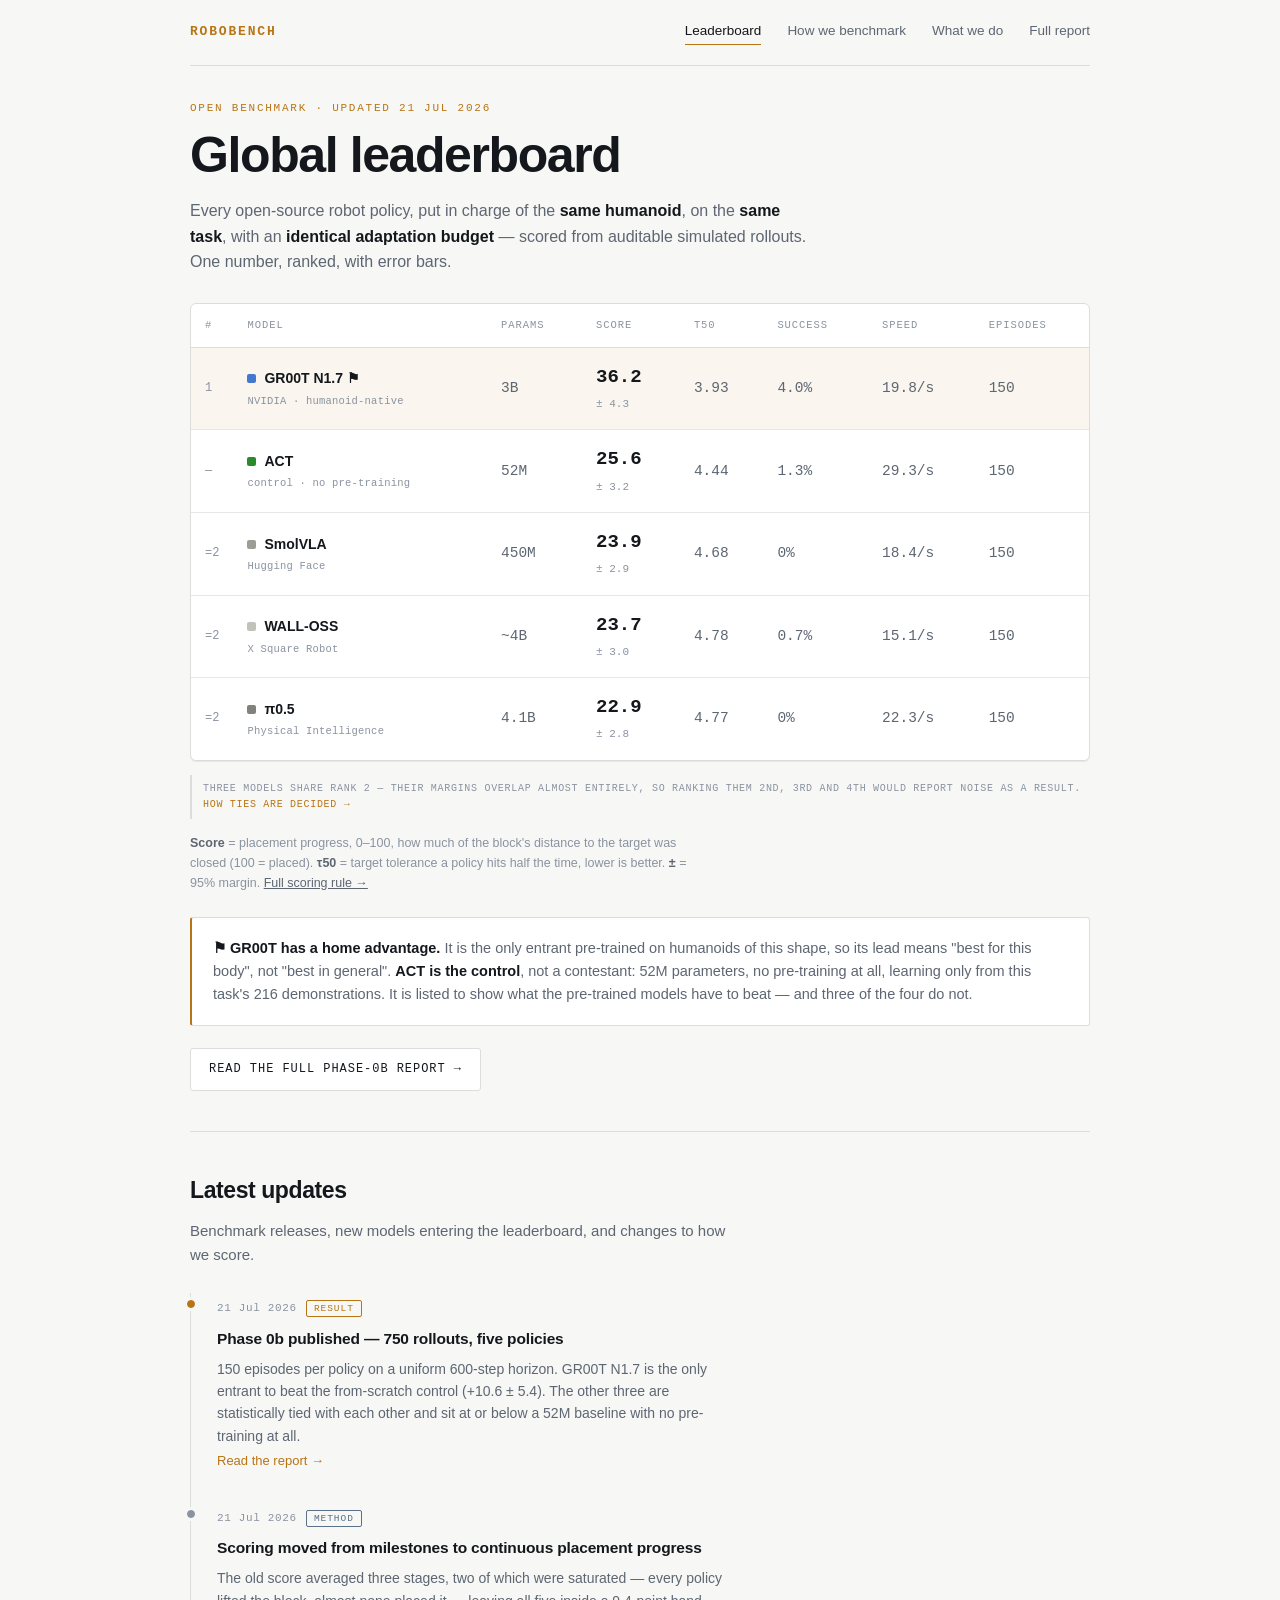
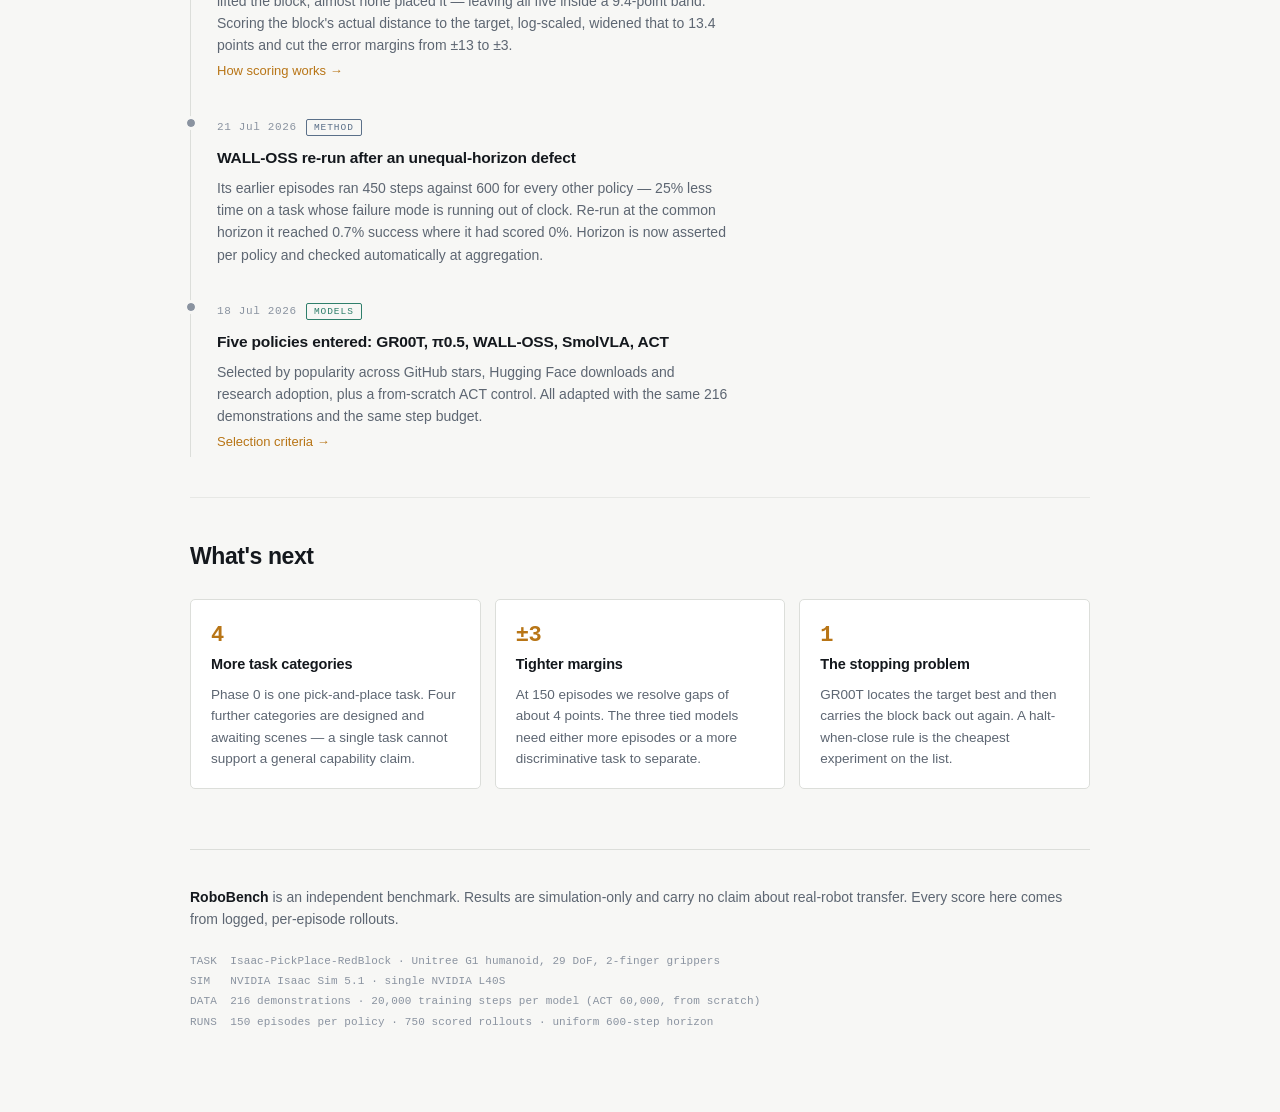
==== index.html @ 1031344c "Make the leaderboard the hero of the landing page Lift the global leaderboard above the fold: it's n" ====
<!DOCTYPE html>
<html lang="en">
<head>
<meta charset="UTF-8">
<meta name="viewport" content="width=device-width, initial-scale=1.0">
<title>RoboBench — an open benchmark for robot policies</title>
<meta name="description" content="Standardised, auditable benchmarking of open-source vision-language-action robot policies on a single embodiment.">
<link rel="stylesheet" href="assets/style.css">
</head>
<body>
<div class="wrap">

  <nav class="nav">
    <a class="brand" href="index.html">RoboBench</a>
    <a class="l" href="index.html" aria-current="page">Leaderboard</a>
    <a class="l" href="methodology.html">How we benchmark</a>
    <a class="l" href="about.html">What we do</a>
    <a class="l" href="report.html">Full report</a>
  </nav>

  <section class="hero">
    <div class="kicker">Open benchmark · updated 21 Jul 2026</div>
    <h1>Global leaderboard</h1>
    <p class="standfirst">Every open-source robot policy, put in charge of the <b>same humanoid</b>, on the <b>same task</b>, with an <b>identical adaptation budget</b> — scored from auditable simulated rollouts. One number, ranked, with error bars.</p>

    <div class="lb">
      <table>
        <tr>
          <th>#</th><th>Model</th><th>Params</th><th>Score</th><th>τ50</th>
          <th>Success</th><th>Speed</th><th>Episodes</th>
        </tr>

        <!-- ═══ ADD A MODEL: copy one <tr> block, edit values, keep rows in score order ═══ -->
        <tr class="lead">
          <td class="rk">1</td>
          <td class="nm"><span class="swatch" style="background:var(--groot)"></span>GR00T N1.7 ⚑<i>NVIDIA · humanoid-native</i></td>
          <td class="m">3B</td>
          <td class="m"><span class="sc">36.2</span><br><span class="ci">± 4.3</span></td>
          <td class="m">3.93</td><td class="m">4.0%</td><td class="m">19.8/s</td><td class="m">150</td>
        </tr>
        <tr>
          <td class="rk">—</td>
          <td class="nm"><span class="swatch" style="background:var(--act)"></span>ACT<i>control · no pre-training</i></td>
          <td class="m">52M</td>
          <td class="m"><span class="sc">25.6</span><br><span class="ci">± 3.2</span></td>
          <td class="m">4.44</td><td class="m">1.3%</td><td class="m">29.3/s</td><td class="m">150</td>
        </tr>
        <tr>
          <td class="rk">=2</td>
          <td class="nm"><span class="swatch" style="background:var(--g1)"></span>SmolVLA<i>Hugging Face</i></td>
          <td class="m">450M</td>
          <td class="m"><span class="sc">23.9</span><br><span class="ci">± 2.9</span></td>
          <td class="m">4.68</td><td class="m">0%</td><td class="m">18.4/s</td><td class="m">150</td>
        </tr>
        <tr>
          <td class="rk">=2</td>
          <td class="nm"><span class="swatch" style="background:var(--g2)"></span>WALL-OSS<i>X Square Robot</i></td>
          <td class="m">~4B</td>
          <td class="m"><span class="sc">23.7</span><br><span class="ci">± 3.0</span></td>
          <td class="m">4.78</td><td class="m">0.7%</td><td class="m">15.1/s</td><td class="m">150</td>
        </tr>
        <tr>
          <td class="rk">=2</td>
          <td class="nm"><span class="swatch" style="background:var(--g3)"></span>π0.5<i>Physical Intelligence</i></td>
          <td class="m">4.1B</td>
          <td class="m"><span class="sc">22.9</span><br><span class="ci">± 2.8</span></td>
          <td class="m">4.77</td><td class="m">0%</td><td class="m">22.3/s</td><td class="m">150</td>
        </tr>
        <!-- ═══ END MODEL ROWS ═══ -->
      </table>
    </div>

    <p class="tie" style="margin-top:14px">Three models share rank 2 — their margins overlap almost entirely, so ranking them 2nd, 3rd and 4th would report noise as a result. <a href="methodology.html" style="color:var(--signal);text-decoration:none">How ties are decided →</a></p>

    <p class="scorekey"><b>Score</b> = placement progress, 0–100, how much of the block's distance to the target was closed (100 = placed). <b>τ50</b> = target tolerance a policy hits half the time, lower is better. <b>±</b> = 95% margin. <a href="methodology.html">Full scoring rule →</a></p>

    <div class="call">
      <b>⚑ GR00T has a home advantage.</b> It is the only entrant pre-trained on humanoids of this shape, so its lead means "best for this body", not "best in general". <b>ACT is the control</b>, not a contestant: 52M parameters, no pre-training at all, learning only from this task's 216 demonstrations. It is listed to show what the pre-trained models have to beat — and three of the four do not.
    </div>

    <a class="cta" href="report.html">Read the full phase-0b report →</a>
  </section>

  <section>
    <h2>Latest updates</h2>
    <p class="lede">Benchmark releases, new models entering the leaderboard, and changes to how we score.</p>

    <div class="feed">

      <!-- ═══ ADD AN UPDATE ═══════════════════════════════════════════════════════
           Copy the whole <div class="item new"> block below and paste it at the TOP
           of this feed, then edit it. Remove the word "new" from the class on the
           previous top entry so only the newest one is highlighted.
           Tag options:  result  ·  model  ·  method
           The <a class="more"> line is optional — delete it if there's nothing to link.
           ═════════════════════════════════════════════════════════════════════════ -->

      <div class="item new">
        <span class="when">21 Jul 2026</span><span class="tag result">Result</span>
        <h4>Phase 0b published — 750 rollouts, five policies</h4>
        <p>150 episodes per policy on a uniform 600-step horizon. GR00T N1.7 is the only entrant to beat the from-scratch control (+10.6 ± 5.4). The other three are statistically tied with each other and sit at or below a 52M baseline with no pre-training at all.</p>
        <a class="more" href="report.html">Read the report →</a>
      </div>

      <div class="item">
        <span class="when">21 Jul 2026</span><span class="tag method">Method</span>
        <h4>Scoring moved from milestones to continuous placement progress</h4>
        <p>The old score averaged three stages, two of which were saturated — every policy lifted the block, almost none placed it — leaving all five inside a 9.4-point band. Scoring the block's actual distance to the target, log-scaled, widened that to 13.4 points and cut the error margins from ±13 to ±3.</p>
        <a class="more" href="methodology.html">How scoring works →</a>
      </div>

      <div class="item">
        <span class="when">21 Jul 2026</span><span class="tag method">Method</span>
        <h4>WALL-OSS re-run after an unequal-horizon defect</h4>
        <p>Its earlier episodes ran 450 steps against 600 for every other policy — 25% less time on a task whose failure mode is running out of clock. Re-run at the common horizon it reached 0.7% success where it had scored 0%. Horizon is now asserted per policy and checked automatically at aggregation.</p>
      </div>

      <div class="item">
        <span class="when">18 Jul 2026</span><span class="tag model">Models</span>
        <h4>Five policies entered: GR00T, π0.5, WALL-OSS, SmolVLA, ACT</h4>
        <p>Selected by popularity across GitHub stars, Hugging Face downloads and research adoption, plus a from-scratch ACT control. All adapted with the same 216 demonstrations and the same step budget.</p>
        <a class="more" href="about.html">Selection criteria →</a>
      </div>

    </div>
  </section>

  <section>
    <h2>What's next</h2>
    <div class="grid">
      <div class="card">
        <div class="big">4</div>
        <h4>More task categories</h4>
        <p>Phase 0 is one pick-and-place task. Four further categories are designed and awaiting scenes — a single task cannot support a general capability claim.</p>
      </div>
      <div class="card">
        <div class="big">±3</div>
        <h4>Tighter margins</h4>
        <p>At 150 episodes we resolve gaps of about 4 points. The three tied models need either more episodes or a more discriminative task to separate.</p>
      </div>
      <div class="card">
        <div class="big">1</div>
        <h4>The stopping problem</h4>
        <p>GR00T locates the target best and then carries the block back out again. A halt-when-close rule is the cheapest experiment on the list.</p>
      </div>
    </div>
  </section>

  <footer>
    <b>RoboBench</b> is an independent benchmark. Results are simulation-only and carry no claim about real-robot transfer. Every score here comes from logged, per-episode rollouts.
    <div class="meta">
      TASK &nbsp;Isaac-PickPlace-RedBlock · Unitree G1 humanoid, 29 DoF, 2-finger grippers<br>
      SIM &nbsp;&nbsp;NVIDIA Isaac Sim 5.1 · single NVIDIA L40S<br>
      DATA &nbsp;216 demonstrations · 20,000 training steps per model (ACT 60,000, from scratch)<br>
      RUNS &nbsp;150 episodes per policy · 750 scored rollouts · uniform 600-step horizon
    </div>
  </footer>

</div>
</body>
</html>
---- assets/style.css ----
:root{
  --bg:#0E1116; --panel:#161A21; --panel-2:#1C212A; --line:#262C36; --line-soft:#1E242D;
  --text:#E6E9EE; --dim:#868F9D; --dimmer:#5A6472;
  --signal:#E8A33D; --ok:#5FB49C; --mid:#5B7089; --bad:#C4635C;
  --groot:#4478d0; --act:#2b8a2b; --g1:#9d9d97; --g2:#c2c2ba; --g3:#82827c;
  --mono:ui-monospace,"SF Mono","Cascadia Mono","Roboto Mono",Consolas,monospace;
  --sans:ui-sans-serif,-apple-system,BlinkMacSystemFont,"Segoe UI",Roboto,Helvetica,Arial,sans-serif;
}
@media (prefers-color-scheme: light){
  :root{
    --bg:#F7F7F5; --panel:#FFFFFF; --panel-2:#F1F2F0; --line:#DCDEDA; --line-soft:#E7E8E5;
    --text:#14181D; --dim:#5D6672; --dimmer:#8A93A0;
    --signal:#B87516; --ok:#2F7F6B; --mid:#5B7089; --bad:#A8453E;
  }
}
:root[data-theme="dark"]{
  --bg:#0E1116; --panel:#161A21; --panel-2:#1C212A; --line:#262C36; --line-soft:#1E242D;
  --text:#E6E9EE; --dim:#868F9D; --dimmer:#5A6472;
  --signal:#E8A33D; --ok:#5FB49C; --bad:#C4635C;
}
:root[data-theme="light"]{
  --bg:#F7F7F5; --panel:#FFFFFF; --panel-2:#F1F2F0; --line:#DCDEDA; --line-soft:#E7E8E5;
  --text:#14181D; --dim:#5D6672; --dimmer:#8A93A0;
  --signal:#B87516; --ok:#2F7F6B; --bad:#A8453E;
}

*{box-sizing:border-box;margin:0;padding:0}
body{background:var(--bg);color:var(--text);font-family:var(--sans);
     -webkit-font-smoothing:antialiased;line-height:1.6;padding:0 24px 80px}
.wrap{max-width:900px;margin:0 auto}
a{color:inherit}

/* ---------- nav ---------- */
.nav{display:flex;align-items:center;gap:26px;flex-wrap:wrap;
     padding:20px 0;border-bottom:1px solid var(--line);margin-bottom:8px}
.nav .brand{font-family:var(--mono);font-size:13px;letter-spacing:.14em;text-transform:uppercase;
            color:var(--signal);text-decoration:none;font-weight:600;margin-right:auto}
.nav a.l{font-size:13.5px;color:var(--dim);text-decoration:none;padding-bottom:2px;
         border-bottom:1px solid transparent}
.nav a.l:hover{color:var(--text)}
.nav a.l[aria-current="page"]{color:var(--text);border-bottom-color:var(--signal)}

/* ---------- header ---------- */
header{padding:44px 0 30px;border-bottom:1px solid var(--line)}
.kicker{font-family:var(--mono);font-size:11px;letter-spacing:.16em;text-transform:uppercase;color:var(--signal)}
h1{font-size:clamp(30px,5vw,44px);line-height:1.06;letter-spacing:-.028em;font-weight:800;margin-top:14px;text-wrap:balance}
.standfirst{color:var(--dim);font-size:16px;margin-top:16px;max-width:64ch}
.standfirst b{color:var(--text);font-weight:600}

section{padding:40px 0;border-bottom:1px solid var(--line-soft)}
section:last-of-type{border-bottom:0}
h2{font-size:23px;letter-spacing:-.018em;font-weight:700;text-wrap:balance}
h3{font-size:17px;font-weight:650;margin-top:26px;letter-spacing:-.01em}
.lede{color:var(--dim);font-size:15px;margin-top:10px;max-width:66ch}
.lede b{color:var(--text);font-weight:600}
p.body{color:var(--dim);font-size:14.8px;margin-top:14px;max-width:68ch}
p.body b{color:var(--text);font-weight:600}
ul.body{color:var(--dim);font-size:14.8px;margin:14px 0 0 20px;max-width:68ch}
ul.body li{margin-top:7px}
ul.body b{color:var(--text);font-weight:600}

/* ---------- hero: leaderboard is the landing page ---------- */
.hero{padding-top:26px;border-bottom:1px solid var(--line)}
.hero h1{font-size:clamp(32px,5.5vw,50px);margin-top:12px}
.hero .standfirst{max-width:70ch;margin-bottom:6px}
.scorekey{font-size:12.5px;color:var(--dimmer);margin-top:14px;line-height:1.6;max-width:74ch}
.scorekey b{color:var(--dim);font-weight:600}
.scorekey a{color:var(--dim)}

/* ---------- leaderboard ---------- */
.lb{margin-top:24px;overflow-x:auto;border:1px solid var(--line);border-radius:6px;background:var(--panel)}
.hero .lb{margin-top:28px;box-shadow:0 1px 0 var(--line-soft)}
.lb table{width:100%;border-collapse:collapse;font-size:14.5px}
.lb th{font-family:var(--mono);font-size:10.5px;letter-spacing:.09em;text-transform:uppercase;color:var(--dimmer);
       text-align:left;padding:13px 14px;border-bottom:1px solid var(--line);font-weight:500;white-space:nowrap}
.lb td{padding:14px;border-bottom:1px solid var(--line-soft);color:var(--dim);white-space:nowrap;vertical-align:middle}
.lb tr:last-child td{border-bottom:0}
.lb td.m{font-family:var(--mono);font-variant-numeric:tabular-nums}
.lb .rk{font-family:var(--mono);font-size:12px;color:var(--dimmer);width:34px}
.lb .nm{color:var(--text);font-weight:650}
.lb .nm i{display:block;font-style:normal;font-family:var(--mono);font-size:10.5px;color:var(--dimmer);
          margin-top:3px;letter-spacing:.02em;font-weight:400}
.lb .sc{color:var(--text);font-weight:700;font-size:17px;font-variant-numeric:tabular-nums}
.hero .lb .sc{font-size:19px}
.lb .ci{font-size:11px;color:var(--dimmer)}
.lb .nm{font-size:14px}
.lb tr.lead td{background:color-mix(in srgb, var(--signal) 7%, transparent)}
.swatch{display:inline-block;width:9px;height:9px;border-radius:2px;margin-right:8px;vertical-align:0}
.tie{font-family:var(--mono);font-size:10px;letter-spacing:.07em;text-transform:uppercase;color:var(--dimmer);
     border-left:2px solid var(--line);padding:6px 0 6px 11px;margin:0}

/* ---------- update feed ---------- */
.feed{margin-top:26px;border-left:1px solid var(--line);padding-left:0}
.item{position:relative;padding:0 0 30px 26px}
.item:last-child{padding-bottom:4px}
.item::before{content:"";position:absolute;left:-4.5px;top:7px;width:8px;height:8px;border-radius:50%;
              background:var(--dimmer);outline:3px solid var(--bg)}
.item.new::before{background:var(--signal)}
.item .when{font-family:var(--mono);font-size:11px;letter-spacing:.06em;color:var(--dimmer)}
.item .tag{font-family:var(--mono);font-size:9.5px;letter-spacing:.1em;text-transform:uppercase;
           padding:2px 7px;border-radius:2px;border:1px solid var(--line);color:var(--dim);margin-left:9px}
.item .tag.result{color:var(--signal);border-color:var(--signal)}
.item .tag.model{color:var(--ok);border-color:var(--ok)}
.item .tag.method{color:var(--mid);border-color:var(--mid)}
.item h4{font-size:15.5px;font-weight:650;margin-top:8px;letter-spacing:-.01em}
.item p{color:var(--dim);font-size:14px;margin-top:6px;max-width:66ch}
.item a.more{font-size:13px;color:var(--signal);text-decoration:none;border-bottom:1px solid transparent}
.item a.more:hover{border-bottom-color:var(--signal)}

/* ---------- cards / callouts ---------- */
.grid{display:grid;grid-template-columns:repeat(auto-fit,minmax(240px,1fr));gap:14px;margin-top:24px}
.card{background:var(--panel);border:1px solid var(--line);border-radius:5px;padding:18px 20px}
.card h4{font-size:14.5px;font-weight:650;letter-spacing:-.01em}
.card p{color:var(--dim);font-size:13.5px;margin-top:7px}
.card .big{font-family:var(--mono);font-size:22px;font-weight:700;color:var(--signal);letter-spacing:-.02em}

.call{margin-top:24px;padding:19px 21px;background:var(--panel);border:1px solid var(--line);
      border-left:2px solid var(--signal);border-radius:3px;font-size:14.5px;color:var(--dim)}
.call.quiet{border-left-color:var(--line)}
.call b{color:var(--text);font-weight:650}
.call + .call{margin-top:11px}

.cta{display:inline-block;margin-top:22px;font-family:var(--mono);font-size:12px;letter-spacing:.08em;
     text-transform:uppercase;color:var(--text);text-decoration:none;border:1px solid var(--line);
     border-radius:3px;padding:11px 18px;background:var(--panel)}
.cta:hover{border-color:var(--signal);color:var(--signal)}

.tbl{margin-top:24px;overflow-x:auto;border:1px solid var(--line);border-radius:4px;background:var(--panel)}
.tbl table{width:100%;border-collapse:collapse;font-size:13.5px}
.tbl th{font-family:var(--mono);font-size:10.5px;letter-spacing:.1em;text-transform:uppercase;color:var(--dimmer);
        text-align:left;padding:12px 15px;border-bottom:1px solid var(--line);font-weight:500;white-space:nowrap}
.tbl td{padding:12px 15px;border-bottom:1px solid var(--line-soft);color:var(--dim)}
.tbl tr:last-child td{border-bottom:0}
.tbl td.m{font-family:var(--mono);font-variant-numeric:tabular-nums;white-space:nowrap}
.tbl td.name{color:var(--text);font-weight:600;white-space:nowrap}

footer{padding:36px 0 0;border-top:1px solid var(--line);color:var(--dim);font-size:14px;margin-top:20px}
footer b{color:var(--text)}
.meta{font-family:var(--mono);font-size:11px;color:var(--dimmer);margin-top:20px;line-height:1.85;letter-spacing:.01em}
.meta a{color:var(--dim)}
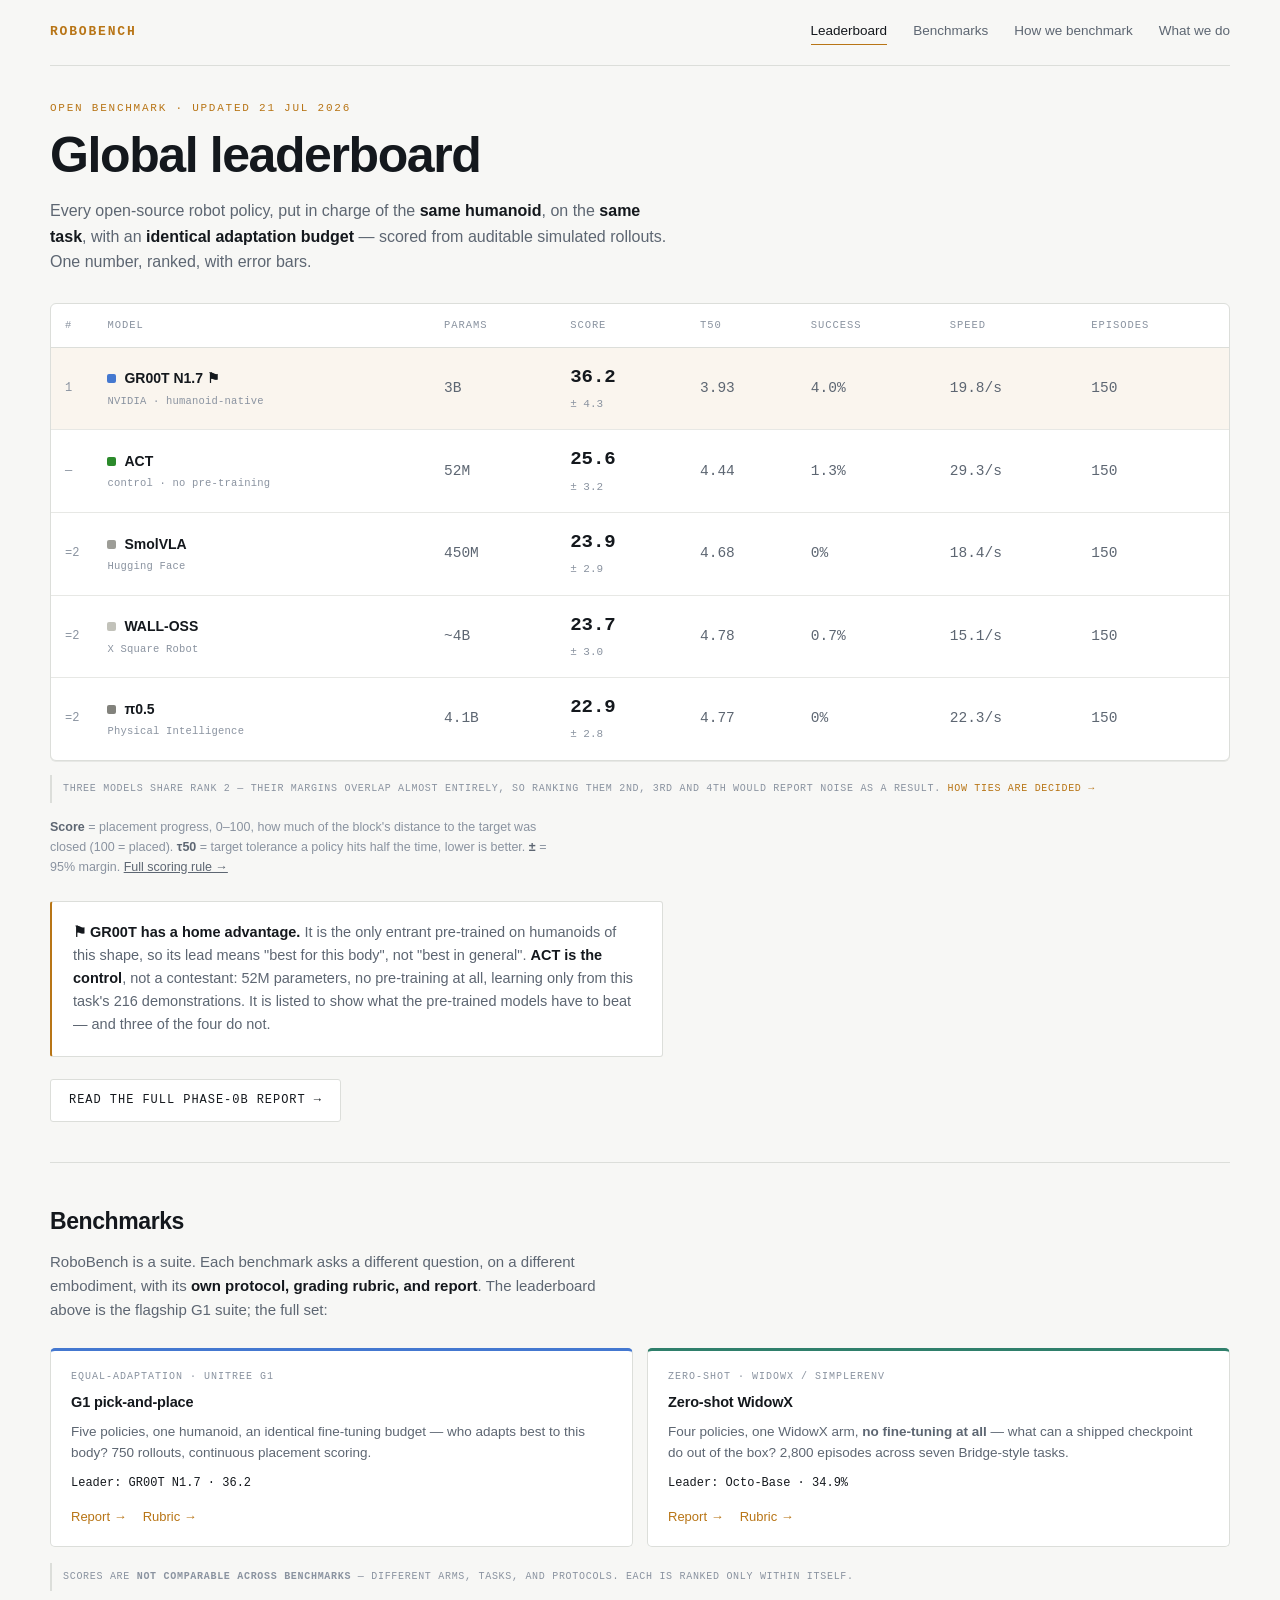
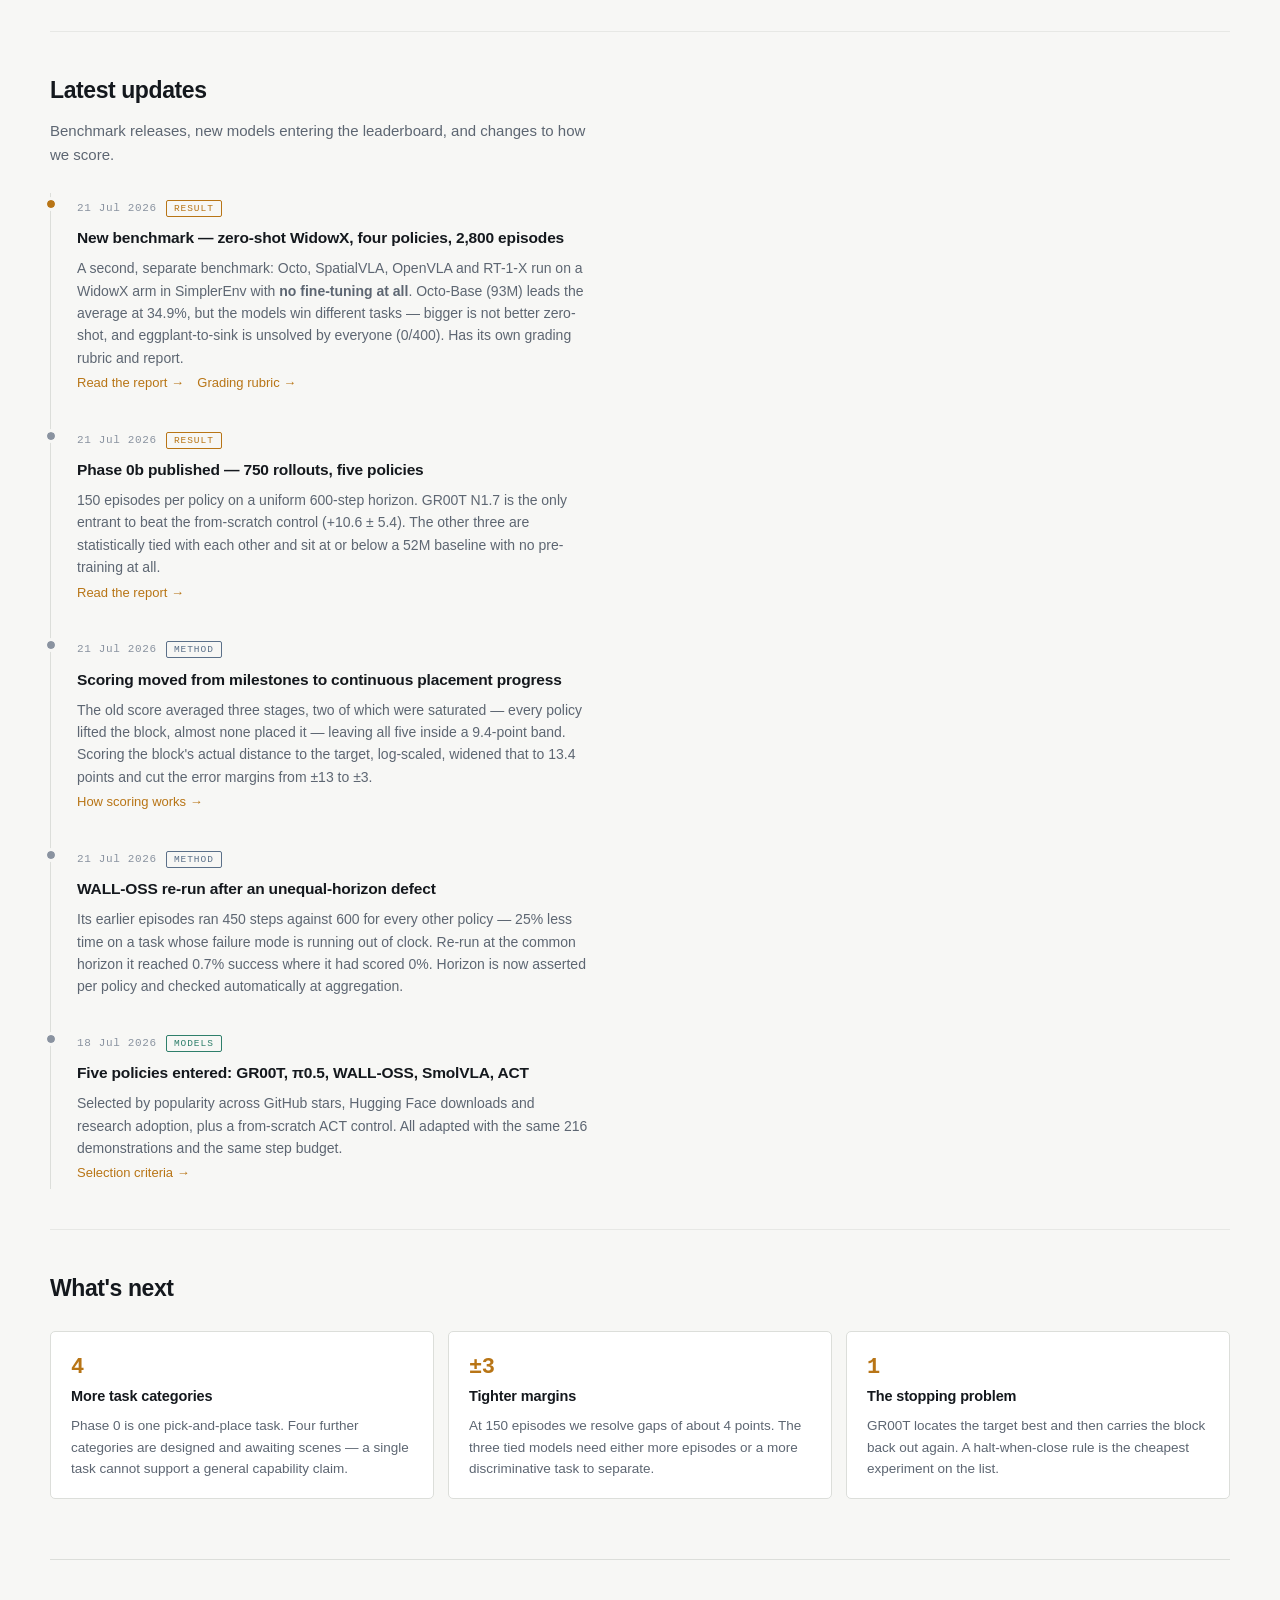
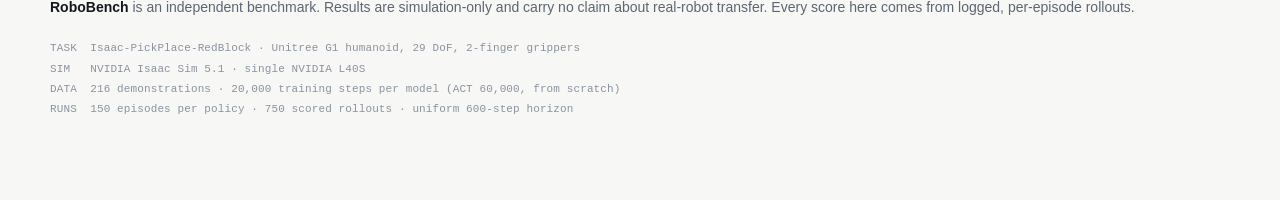
==== commit ebc86597: "Add second benchmark: zero-shot WidowX RoboBench becomes a multi-benchmark suite. Adds: - report-wid" ====
--- a/index.html
+++ b/index.html
@@ -13,9 +13,9 @@
   <nav class="nav">
     <a class="brand" href="index.html">RoboBench</a>
     <a class="l" href="index.html" aria-current="page">Leaderboard</a>
+    <a class="l" href="index.html#benchmarks">Benchmarks</a>
     <a class="l" href="methodology.html">How we benchmark</a>
     <a class="l" href="about.html">What we do</a>
-    <a class="l" href="report.html">Full report</a>
   </nav>
 
   <section class="hero">
@@ -81,6 +81,36 @@
     <a class="cta" href="report.html">Read the full phase-0b report →</a>
   </section>
 
+  <section id="benchmarks">
+    <h2>Benchmarks</h2>
+    <p class="lede">RoboBench is a suite. Each benchmark asks a different question, on a different embodiment, with its <b>own protocol, grading rubric, and report</b>. The leaderboard above is the flagship G1 suite; the full set:</p>
+
+    <div class="grid" style="margin-top:26px">
+      <div class="card" style="border-top:3px solid var(--groot)">
+        <div style="font-family:var(--mono);font-size:10px;letter-spacing:.1em;text-transform:uppercase;color:var(--dimmer)">Equal-adaptation · Unitree G1</div>
+        <h4 style="margin-top:6px">G1 pick-and-place</h4>
+        <p>Five policies, one humanoid, an identical fine-tuning budget — who adapts best to this body? 750 rollouts, continuous placement scoring.</p>
+        <p style="font-family:var(--mono);font-size:12px;color:var(--text);margin-top:10px">Leader: GR00T N1.7 · 36.2</p>
+        <div style="margin-top:14px;display:flex;gap:16px;font-size:13px">
+          <a href="report.html" style="color:var(--signal);text-decoration:none">Report →</a>
+          <a href="methodology.html" style="color:var(--signal);text-decoration:none">Rubric →</a>
+        </div>
+      </div>
+      <div class="card" style="border-top:3px solid var(--ok)">
+        <div style="font-family:var(--mono);font-size:10px;letter-spacing:.1em;text-transform:uppercase;color:var(--dimmer)">Zero-shot · WidowX / SimplerEnv</div>
+        <h4 style="margin-top:6px">Zero-shot WidowX</h4>
+        <p>Four policies, one WidowX arm, <b>no fine-tuning at all</b> — what can a shipped checkpoint do out of the box? 2,800 episodes across seven Bridge-style tasks.</p>
+        <p style="font-family:var(--mono);font-size:12px;color:var(--text);margin-top:10px">Leader: Octo-Base · 34.9%</p>
+        <div style="margin-top:14px;display:flex;gap:16px;font-size:13px">
+          <a href="report-widowx.html" style="color:var(--signal);text-decoration:none">Report →</a>
+          <a href="rubric-widowx.html" style="color:var(--signal);text-decoration:none">Rubric →</a>
+        </div>
+      </div>
+    </div>
+
+    <p class="tie" style="margin-top:16px">Scores are <b>not comparable across benchmarks</b> — different arms, tasks, and protocols. Each is ranked only within itself.</p>
+  </section>
+
   <section>
     <h2>Latest updates</h2>
     <p class="lede">Benchmark releases, new models entering the leaderboard, and changes to how we score.</p>
@@ -96,6 +126,13 @@
            ═════════════════════════════════════════════════════════════════════════ -->
 
       <div class="item new">
+        <span class="when">21 Jul 2026</span><span class="tag result">Result</span>
+        <h4>New benchmark — zero-shot WidowX, four policies, 2,800 episodes</h4>
+        <p>A second, separate benchmark: Octo, SpatialVLA, OpenVLA and RT-1-X run on a WidowX arm in SimplerEnv with <b>no fine-tuning at all</b>. Octo-Base (93M) leads the average at 34.9%, but the models win different tasks — bigger is not better zero-shot, and eggplant-to-sink is unsolved by everyone (0/400). Has its own grading rubric and report.</p>
+        <a class="more" href="report-widowx.html">Read the report →</a> &nbsp; <a class="more" href="rubric-widowx.html">Grading rubric →</a>
+      </div>
+
+      <div class="item">
         <span class="when">21 Jul 2026</span><span class="tag result">Result</span>
         <h4>Phase 0b published — 750 rollouts, five policies</h4>
         <p>150 episodes per policy on a uniform 600-step horizon. GR00T N1.7 is the only entrant to beat the from-scratch control (+10.6 ± 5.4). The other three are statistically tied with each other and sit at or below a 52M baseline with no pre-training at all.</p>
--- a/assets/style.css
+++ b/assets/style.css
@@ -27,7 +27,7 @@
 *{box-sizing:border-box;margin:0;padding:0}
 body{background:var(--bg);color:var(--text);font-family:var(--sans);
      -webkit-font-smoothing:antialiased;line-height:1.6;padding:0 24px 80px}
-.wrap{max-width:900px;margin:0 auto}
+.wrap{max-width:1180px;margin:0 auto}
 a{color:inherit}
 
 /* ---------- nav ---------- */
@@ -115,7 +115,7 @@
 .card .big{font-family:var(--mono);font-size:22px;font-weight:700;color:var(--signal);letter-spacing:-.02em}
 
 .call{margin-top:24px;padding:19px 21px;background:var(--panel);border:1px solid var(--line);
-      border-left:2px solid var(--signal);border-radius:3px;font-size:14.5px;color:var(--dim)}
+      border-left:2px solid var(--signal);border-radius:3px;font-size:14.5px;color:var(--dim);max-width:76ch}
 .call.quiet{border-left-color:var(--line)}
 .call b{color:var(--text);font-weight:650}
 .call + .call{margin-top:11px}
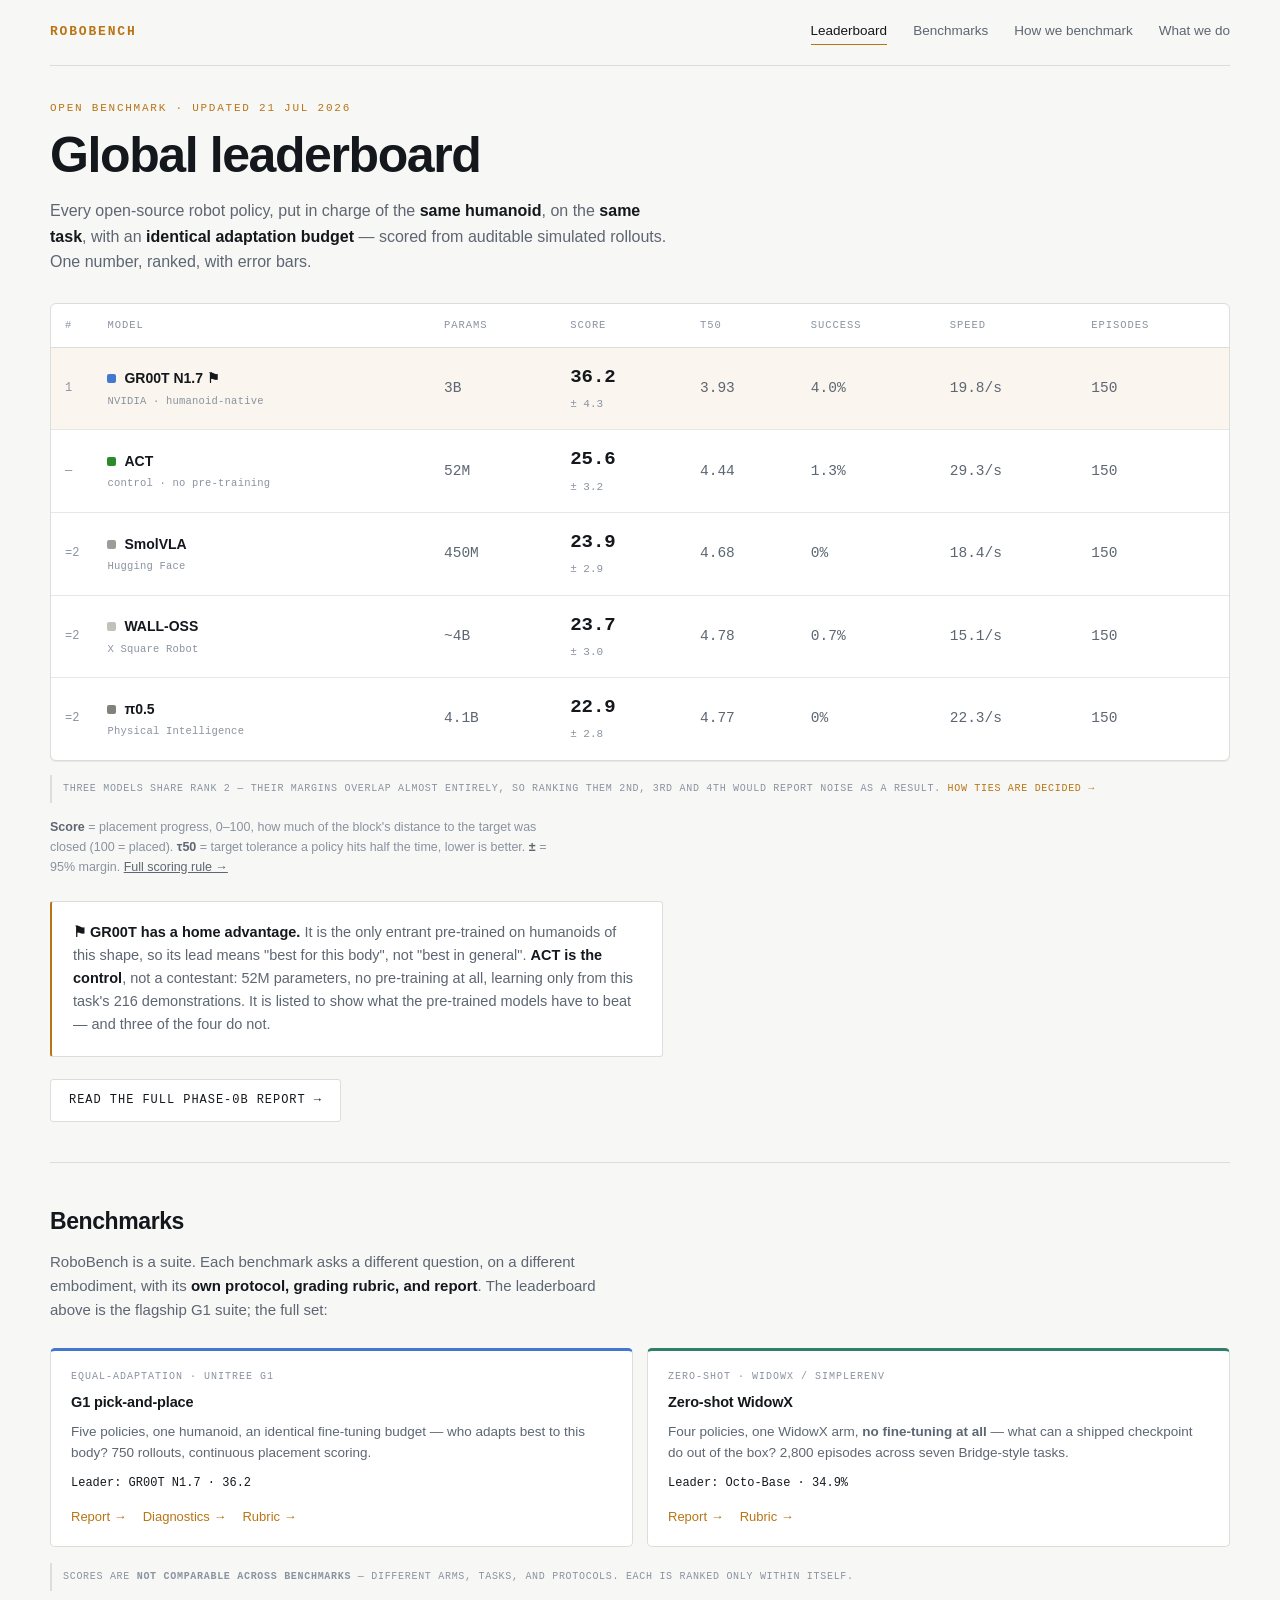
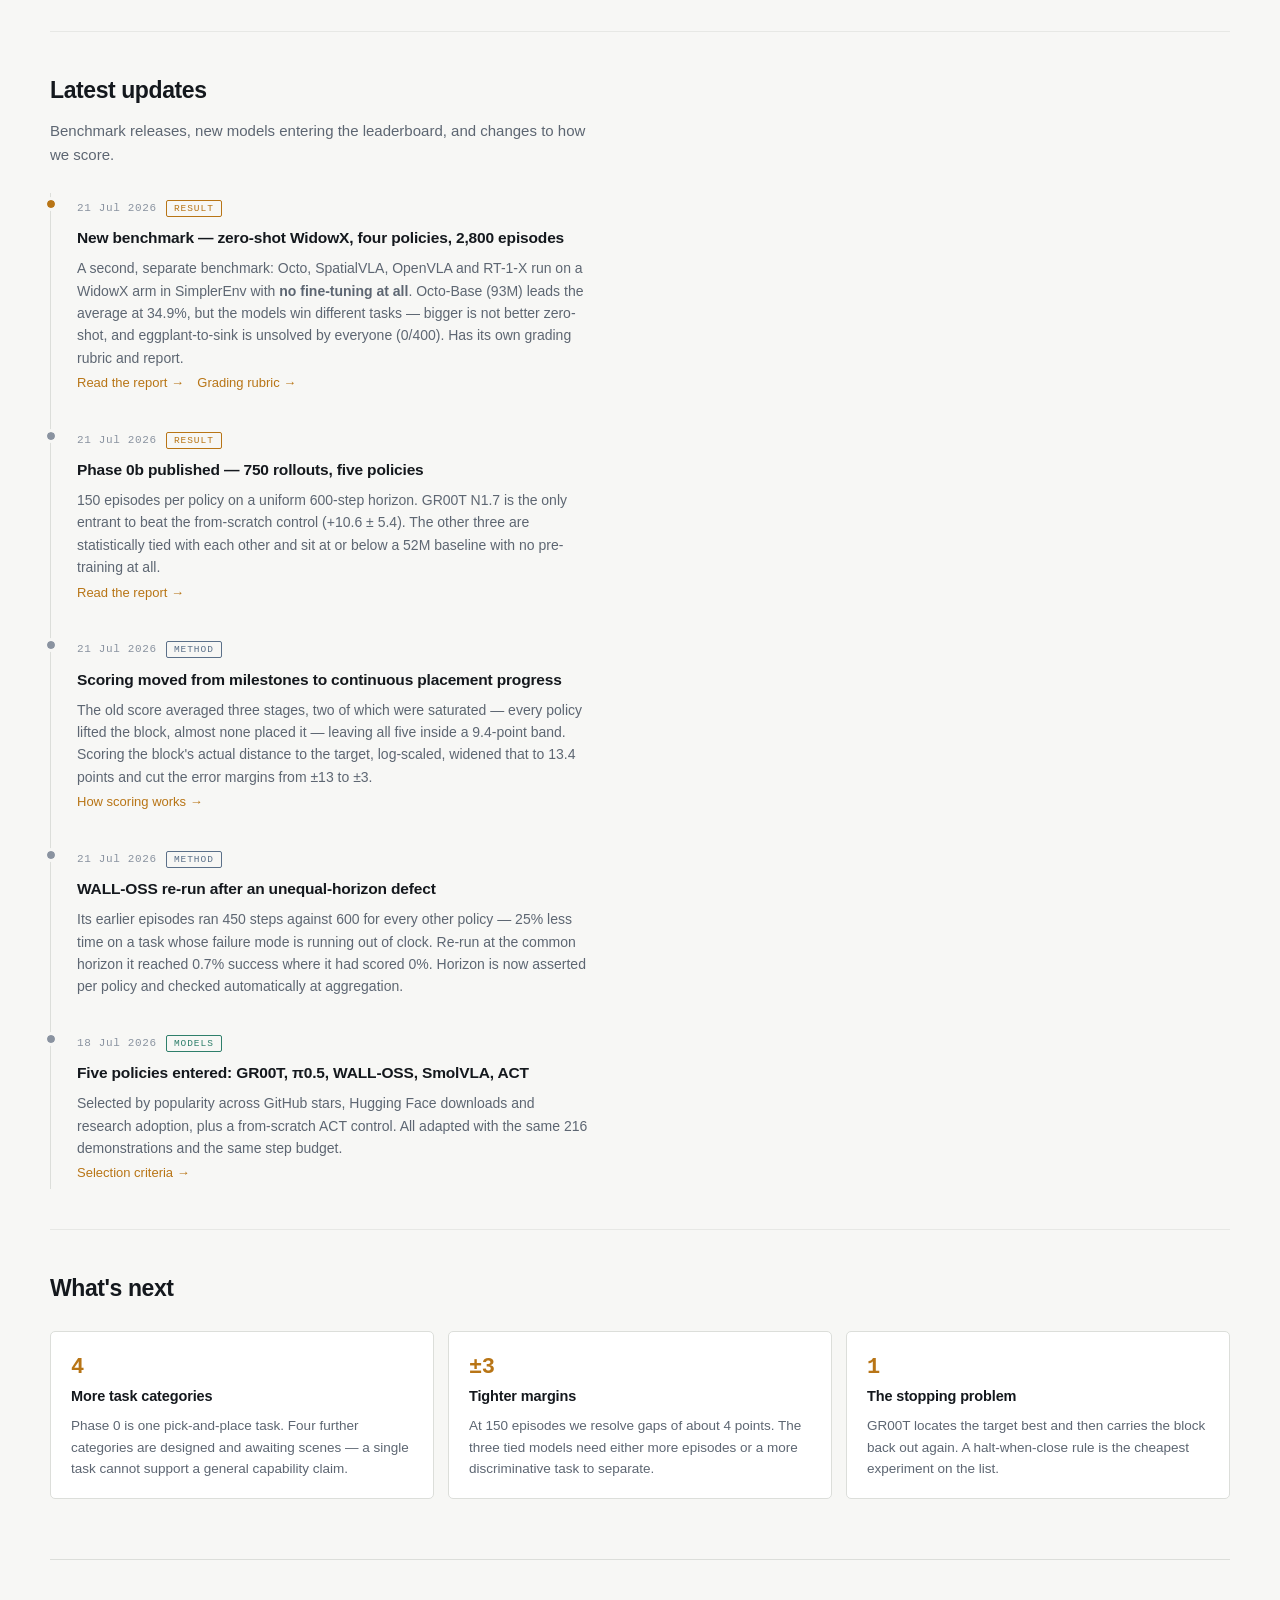
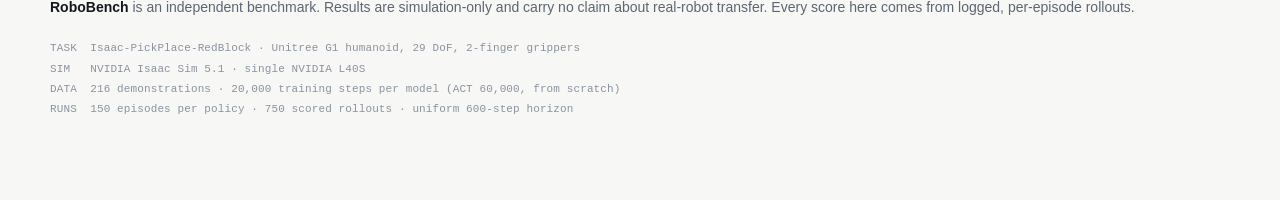
==== commit 4b3c177b: "Add diagnostics page: 10 charts from per-episode traces Offline analytics (harness/analyze_traces.py" ====
--- a/index.html
+++ b/index.html
@@ -91,8 +91,9 @@
         <h4 style="margin-top:6px">G1 pick-and-place</h4>
         <p>Five policies, one humanoid, an identical fine-tuning budget — who adapts best to this body? 750 rollouts, continuous placement scoring.</p>
         <p style="font-family:var(--mono);font-size:12px;color:var(--text);margin-top:10px">Leader: GR00T N1.7 · 36.2</p>
-        <div style="margin-top:14px;display:flex;gap:16px;font-size:13px">
+        <div style="margin-top:14px;display:flex;gap:16px;font-size:13px;flex-wrap:wrap">
           <a href="report.html" style="color:var(--signal);text-decoration:none">Report →</a>
+          <a href="diagnostics.html" style="color:var(--signal);text-decoration:none">Diagnostics →</a>
           <a href="methodology.html" style="color:var(--signal);text-decoration:none">Rubric →</a>
         </div>
       </div>
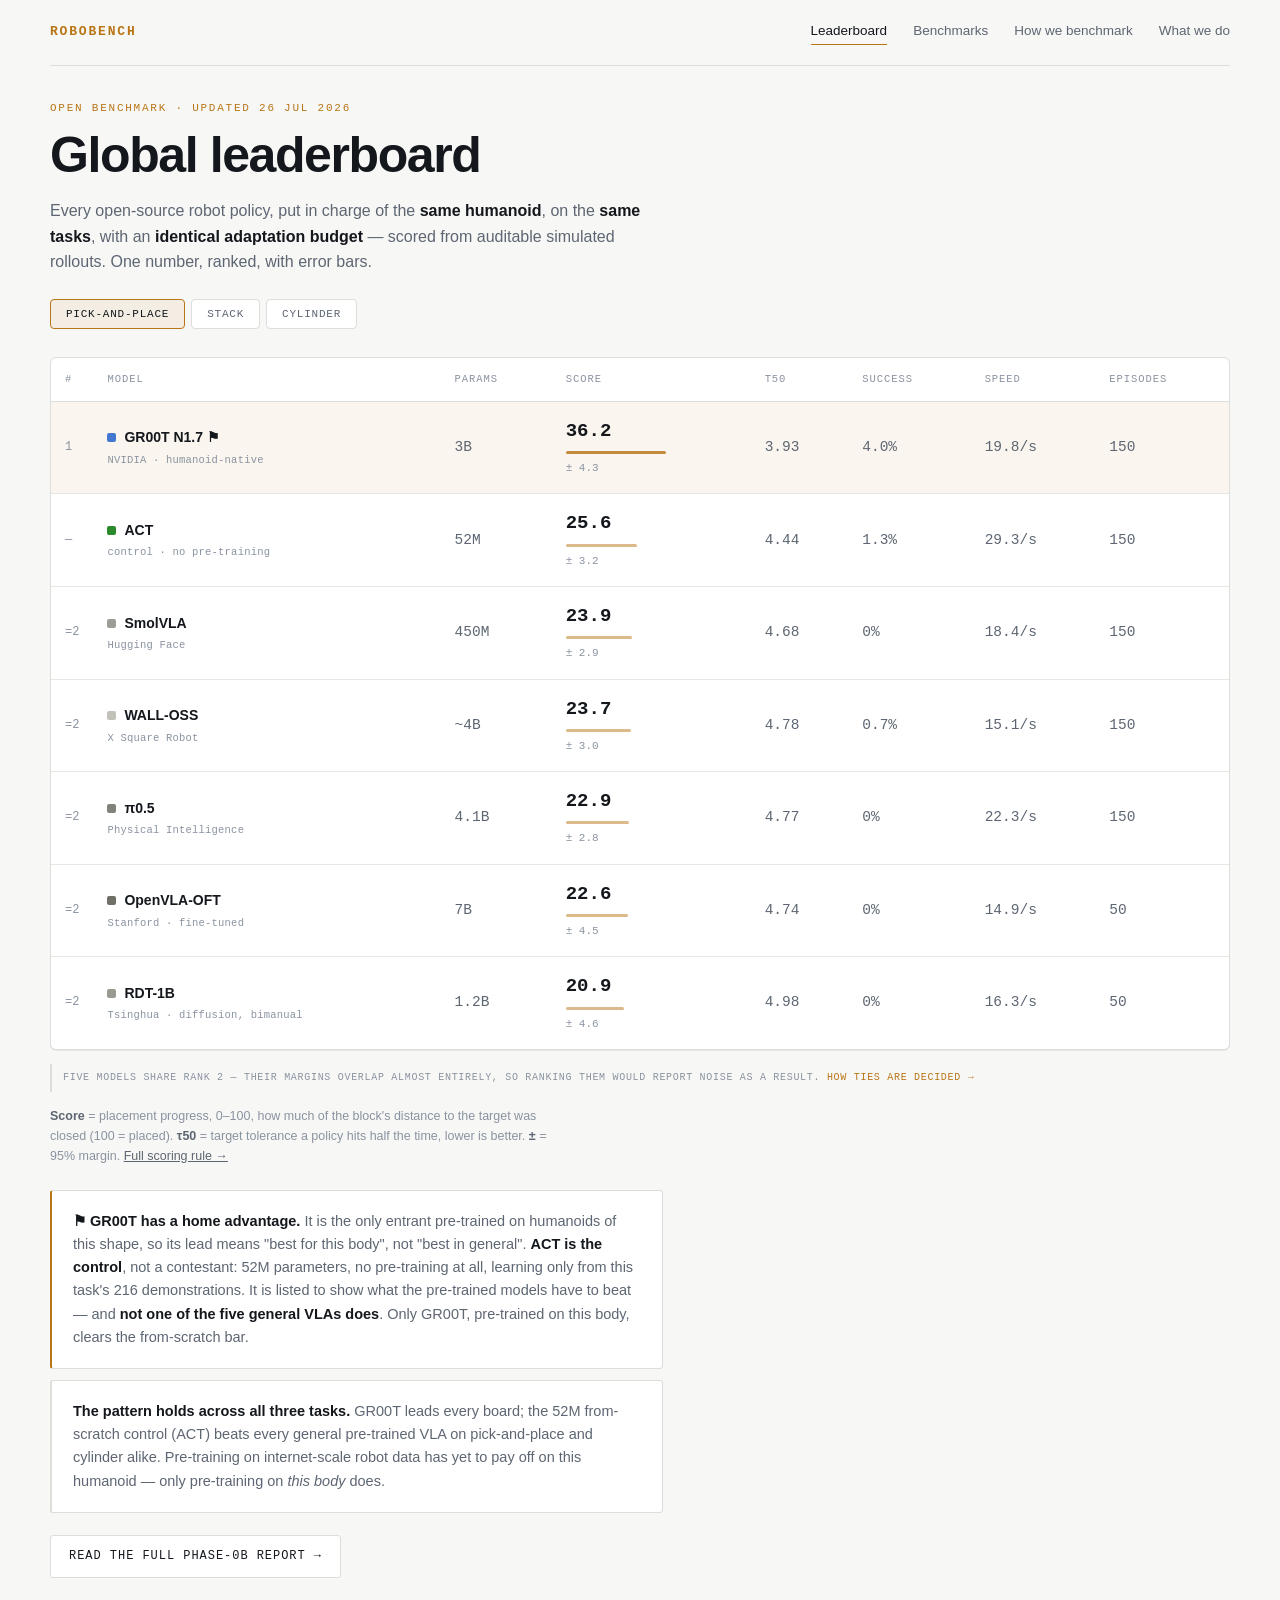
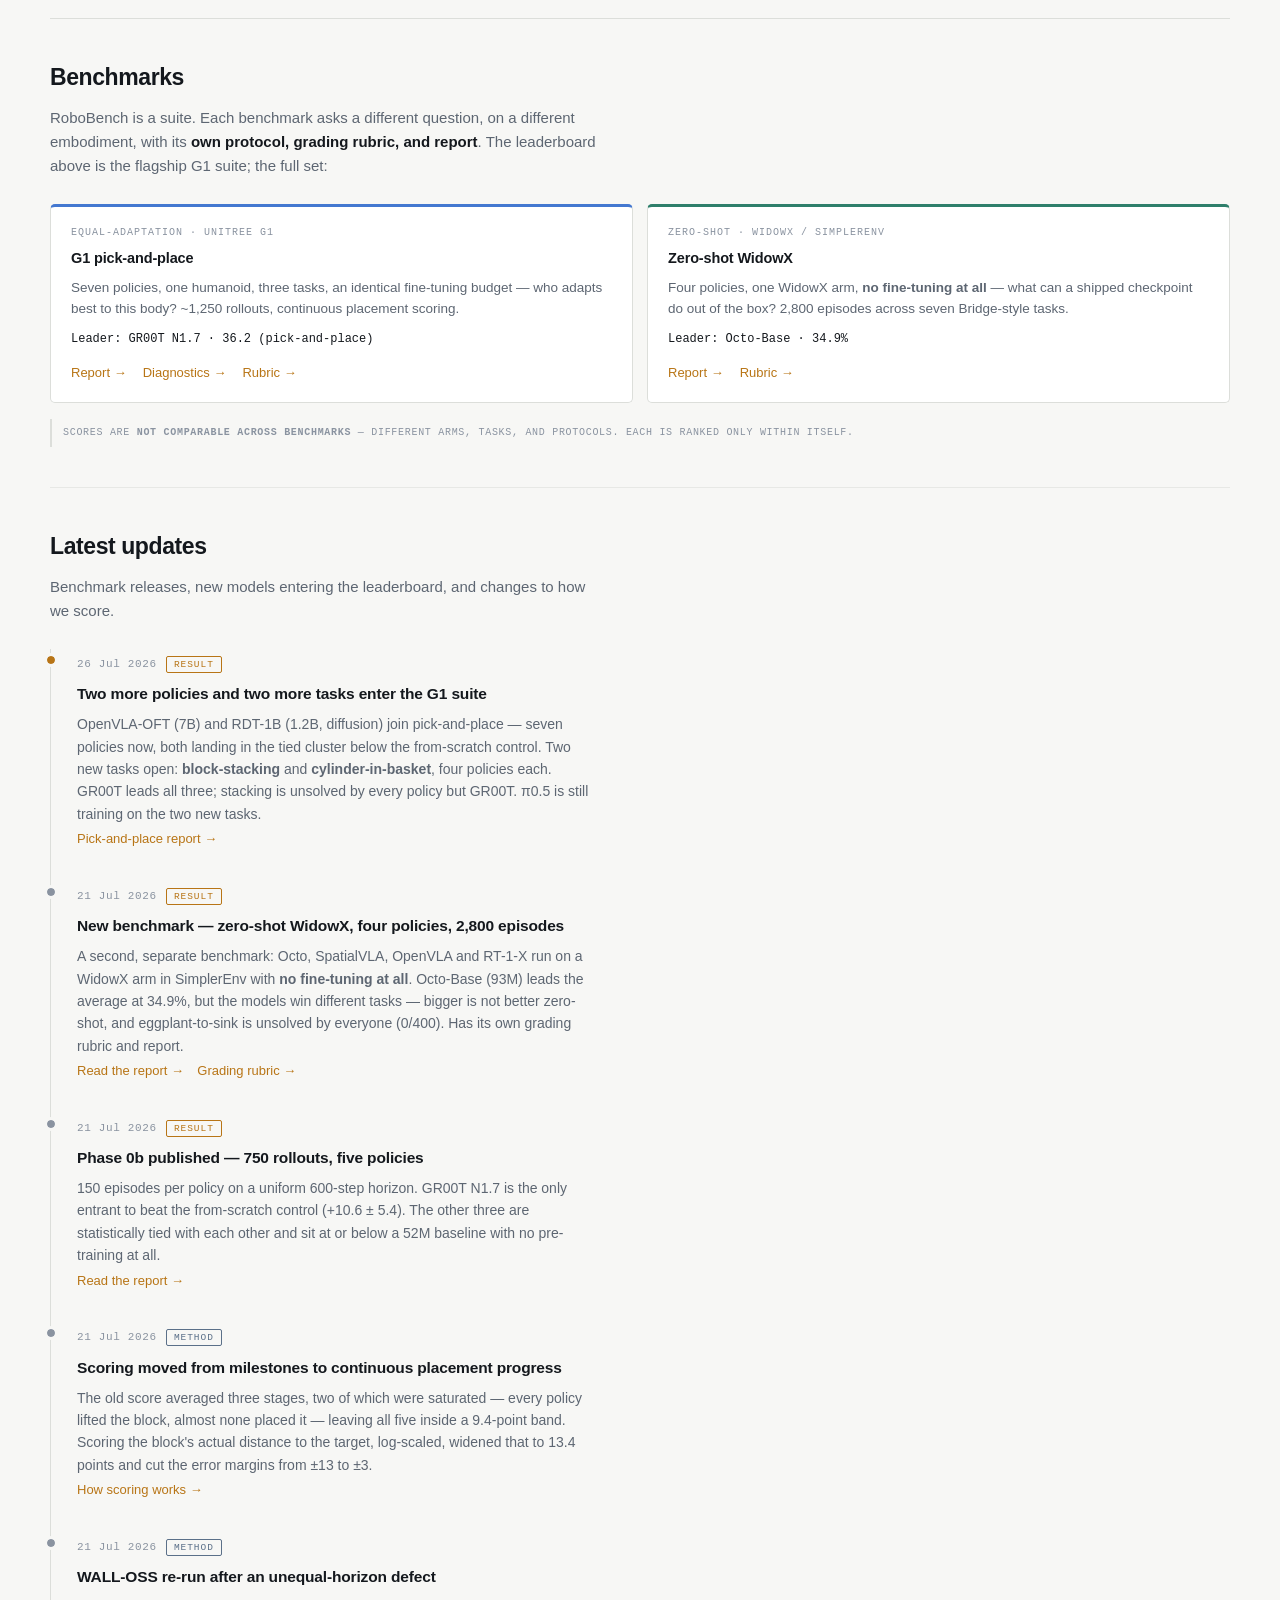
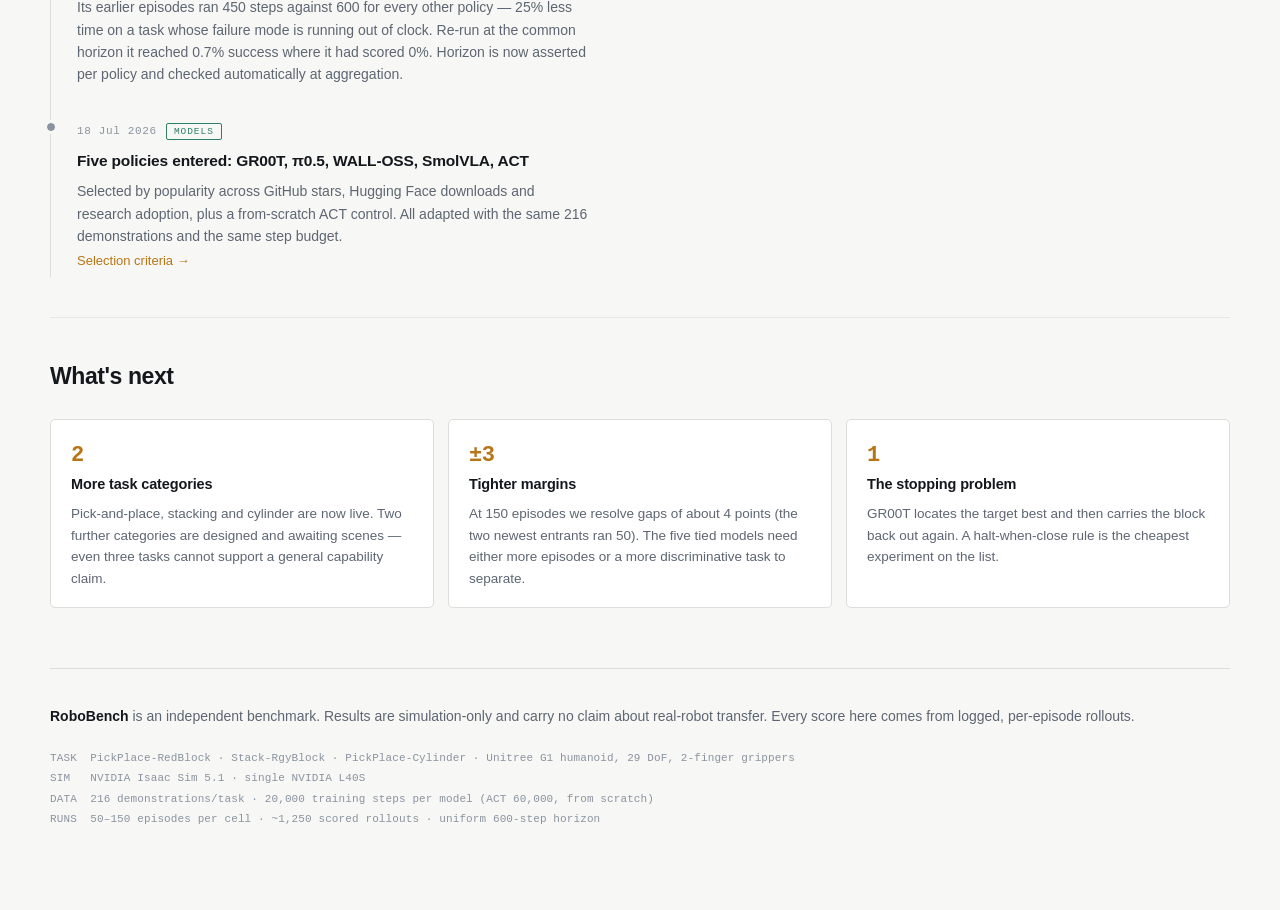
==== commit f7f34565: "Refresh leaderboard: 7 policies + stack & cylinder tasks, tabbed w/ sparklines - Add OpenVLA-OFT (22" ====
--- a/index.html
+++ b/index.html
@@ -19,10 +19,17 @@
   </nav>
 
   <section class="hero">
-    <div class="kicker">Open benchmark · updated 21 Jul 2026</div>
+    <div class="kicker">Open benchmark · updated 26 Jul 2026</div>
     <h1>Global leaderboard</h1>
-    <p class="standfirst">Every open-source robot policy, put in charge of the <b>same humanoid</b>, on the <b>same task</b>, with an <b>identical adaptation budget</b> — scored from auditable simulated rollouts. One number, ranked, with error bars.</p>
-
+    <p class="standfirst">Every open-source robot policy, put in charge of the <b>same humanoid</b>, on the <b>same tasks</b>, with an <b>identical adaptation budget</b> — scored from auditable simulated rollouts. One number, ranked, with error bars.</p>
+
+    <div class="tabs" role="tablist">
+      <button class="tab active" data-task="redblock" role="tab" aria-selected="true">Pick-and-place</button>
+      <button class="tab" data-task="stack" role="tab" aria-selected="false">Stack</button>
+      <button class="tab" data-task="cylinder" role="tab" aria-selected="false">Cylinder</button>
+    </div>
+
+    <div class="tab-panel active" data-panel="redblock">
     <div class="lb">
       <table>
         <tr>
@@ -66,17 +73,110 @@
           <td class="m"><span class="sc">22.9</span><br><span class="ci">± 2.8</span></td>
           <td class="m">4.77</td><td class="m">0%</td><td class="m">22.3/s</td><td class="m">150</td>
         </tr>
+        <tr>
+          <td class="rk">=2</td>
+          <td class="nm"><span class="swatch" style="background:var(--g4)"></span>OpenVLA-OFT<i>Stanford · fine-tuned</i></td>
+          <td class="m">7B</td>
+          <td class="m"><span class="sc">22.6</span><br><span class="ci">± 4.5</span></td>
+          <td class="m">4.74</td><td class="m">0%</td><td class="m">14.9/s</td><td class="m">50</td>
+        </tr>
+        <tr>
+          <td class="rk">=2</td>
+          <td class="nm"><span class="swatch" style="background:var(--g5)"></span>RDT-1B<i>Tsinghua · diffusion, bimanual</i></td>
+          <td class="m">1.2B</td>
+          <td class="m"><span class="sc">20.9</span><br><span class="ci">± 4.6</span></td>
+          <td class="m">4.98</td><td class="m">0%</td><td class="m">16.3/s</td><td class="m">50</td>
+        </tr>
         <!-- ═══ END MODEL ROWS ═══ -->
       </table>
     </div>
 
-    <p class="tie" style="margin-top:14px">Three models share rank 2 — their margins overlap almost entirely, so ranking them 2nd, 3rd and 4th would report noise as a result. <a href="methodology.html" style="color:var(--signal);text-decoration:none">How ties are decided →</a></p>
+    <p class="tie" style="margin-top:14px">Five models share rank 2 — their margins overlap almost entirely, so ranking them would report noise as a result. <a href="methodology.html" style="color:var(--signal);text-decoration:none">How ties are decided →</a></p>
+    </div><!-- /panel redblock -->
+
+    <div class="tab-panel" data-panel="stack">
+      <p class="panel-sub">Stack — red, then yellow, then green. &nbsp;50 episodes each; π0.5 still training.</p>
+      <div class="lb">
+        <table>
+          <tr><th>#</th><th>Model</th><th>Params</th><th>Score</th><th>τ50</th><th>Success</th><th>Speed</th><th>Episodes</th></tr>
+          <tr class="lead">
+            <td class="rk">1</td>
+            <td class="nm"><span class="swatch" style="background:var(--groot)"></span>GR00T N1.7 ⚑<i>NVIDIA · humanoid-native</i></td>
+            <td class="m">3B</td>
+            <td class="m"><span class="sc">9.6</span><br><span class="ci">± 3.2</span></td>
+            <td class="m">9.94</td><td class="m">0%</td><td class="m">18.5/s</td><td class="m">50</td>
+          </tr>
+          <tr>
+            <td class="rk">=2</td>
+            <td class="nm"><span class="swatch" style="background:var(--g1)"></span>SmolVLA<i>Hugging Face</i></td>
+            <td class="m">450M</td>
+            <td class="m"><span class="sc">0.7</span><br><span class="ci">± 1.0</span></td>
+            <td class="m">11.0</td><td class="m">0%</td><td class="m">16.3/s</td><td class="m">50</td>
+          </tr>
+          <tr>
+            <td class="rk">—</td>
+            <td class="nm"><span class="swatch" style="background:var(--act)"></span>ACT<i>control · no pre-training</i></td>
+            <td class="m">52M</td>
+            <td class="m"><span class="sc">0.6</span><br><span class="ci">± 1.1</span></td>
+            <td class="m">11.0</td><td class="m">0%</td><td class="m">16.5/s</td><td class="m">50</td>
+          </tr>
+          <tr>
+            <td class="rk">=2</td>
+            <td class="nm"><span class="swatch" style="background:var(--g2)"></span>WALL-OSS<i>X Square Robot</i></td>
+            <td class="m">~4B</td>
+            <td class="m"><span class="sc">0.0</span><br><span class="ci">± 0.0</span></td>
+            <td class="m">11.0</td><td class="m">0%</td><td class="m">14.6/s</td><td class="m">50</td>
+          </tr>
+        </table>
+      </div>
+      <p class="tie" style="margin-top:14px">Only GR00T makes measurable progress — every other policy sits at the tolerance floor (τ50 = 11.0 is the grid maximum: the block never came close). Stacking is effectively unsolved.</p>
+    </div>
+
+    <div class="tab-panel" data-panel="cylinder">
+      <p class="panel-sub">Cylinder — place it in the basket. &nbsp;50 episodes each; π0.5 still training.</p>
+      <div class="lb">
+        <table>
+          <tr><th>#</th><th>Model</th><th>Params</th><th>Score</th><th>τ50</th><th>Success</th><th>Speed</th><th>Episodes</th></tr>
+          <tr class="lead">
+            <td class="rk">1</td>
+            <td class="nm"><span class="swatch" style="background:var(--groot)"></span>GR00T N1.7 ⚑<i>NVIDIA · humanoid-native</i></td>
+            <td class="m">3B</td>
+            <td class="m"><span class="sc">24.9</span><br><span class="ci">± 5.9</span></td>
+            <td class="m">2.33</td><td class="m">0%</td><td class="m">17.1/s</td><td class="m">50 <sup>†</sup></td>
+          </tr>
+          <tr>
+            <td class="rk">—</td>
+            <td class="nm"><span class="swatch" style="background:var(--act)"></span>ACT<i>control · no pre-training</i></td>
+            <td class="m">52M</td>
+            <td class="m"><span class="sc">11.6</span><br><span class="ci">± 2.4</span></td>
+            <td class="m">2.50</td><td class="m">0%</td><td class="m">16.1/s</td><td class="m">50</td>
+          </tr>
+          <tr>
+            <td class="rk">=2</td>
+            <td class="nm"><span class="swatch" style="background:var(--g2)"></span>WALL-OSS<i>X Square Robot</i></td>
+            <td class="m">~4B</td>
+            <td class="m"><span class="sc">9.6</span><br><span class="ci">± 3.4</span></td>
+            <td class="m">2.74</td><td class="m">0%</td><td class="m">15.0/s</td><td class="m">50 <sup>†</sup></td>
+          </tr>
+          <tr>
+            <td class="rk">=2</td>
+            <td class="nm"><span class="swatch" style="background:var(--g1)"></span>SmolVLA<i>Hugging Face</i></td>
+            <td class="m">450M</td>
+            <td class="m"><span class="sc">6.3</span><br><span class="ci">± 3.0</span></td>
+            <td class="m">2.78</td><td class="m">0%</td><td class="m">16.7/s</td><td class="m">50</td>
+          </tr>
+        </table>
+      </div>
+      <p class="tie" style="margin-top:14px">ACT — the from-scratch control — again beats every general VLA; only GR00T clears it. <sup>†</sup> GR00T and WALL-OSS were scored from <b>partial checkpoints</b> (6k and 10k of 20k steps — a disk fault cut the runs short; re-runs pending), so treat those two as provisional.</p>
+    </div>
 
     <p class="scorekey"><b>Score</b> = placement progress, 0–100, how much of the block's distance to the target was closed (100 = placed). <b>τ50</b> = target tolerance a policy hits half the time, lower is better. <b>±</b> = 95% margin. <a href="methodology.html">Full scoring rule →</a></p>
 
     <div class="call">
-      <b>⚑ GR00T has a home advantage.</b> It is the only entrant pre-trained on humanoids of this shape, so its lead means "best for this body", not "best in general". <b>ACT is the control</b>, not a contestant: 52M parameters, no pre-training at all, learning only from this task's 216 demonstrations. It is listed to show what the pre-trained models have to beat — and three of the four do not.
-    </div>
+      <b>⚑ GR00T has a home advantage.</b> It is the only entrant pre-trained on humanoids of this shape, so its lead means "best for this body", not "best in general". <b>ACT is the control</b>, not a contestant: 52M parameters, no pre-training at all, learning only from this task's 216 demonstrations. It is listed to show what the pre-trained models have to beat — and <b>not one of the five general VLAs does</b>. Only GR00T, pre-trained on this body, clears the from-scratch bar.
+    </div>
+
+    <div class="call quiet"><b>The pattern holds across all three tasks.</b> GR00T leads every board; the 52M from-scratch control (ACT) beats every general pre-trained VLA on pick-and-place and cylinder alike. Pre-training on internet-scale robot data has yet to pay off on this humanoid — only pre-training on <i>this body</i> does.</div>
 
     <a class="cta" href="report.html">Read the full phase-0b report →</a>
   </section>
@@ -89,8 +189,8 @@
       <div class="card" style="border-top:3px solid var(--groot)">
         <div style="font-family:var(--mono);font-size:10px;letter-spacing:.1em;text-transform:uppercase;color:var(--dimmer)">Equal-adaptation · Unitree G1</div>
         <h4 style="margin-top:6px">G1 pick-and-place</h4>
-        <p>Five policies, one humanoid, an identical fine-tuning budget — who adapts best to this body? 750 rollouts, continuous placement scoring.</p>
-        <p style="font-family:var(--mono);font-size:12px;color:var(--text);margin-top:10px">Leader: GR00T N1.7 · 36.2</p>
+        <p>Seven policies, one humanoid, three tasks, an identical fine-tuning budget — who adapts best to this body? ~1,250 rollouts, continuous placement scoring.</p>
+        <p style="font-family:var(--mono);font-size:12px;color:var(--text);margin-top:10px">Leader: GR00T N1.7 · 36.2 (pick-and-place)</p>
         <div style="margin-top:14px;display:flex;gap:16px;font-size:13px;flex-wrap:wrap">
           <a href="report.html" style="color:var(--signal);text-decoration:none">Report →</a>
           <a href="diagnostics.html" style="color:var(--signal);text-decoration:none">Diagnostics →</a>
@@ -127,6 +227,13 @@
            ═════════════════════════════════════════════════════════════════════════ -->
 
       <div class="item new">
+        <span class="when">26 Jul 2026</span><span class="tag result">Result</span>
+        <h4>Two more policies and two more tasks enter the G1 suite</h4>
+        <p>OpenVLA-OFT (7B) and RDT-1B (1.2B, diffusion) join pick-and-place — seven policies now, both landing in the tied cluster below the from-scratch control. Two new tasks open: <b>block-stacking</b> and <b>cylinder-in-basket</b>, four policies each. GR00T leads all three; stacking is unsolved by every policy but GR00T. π0.5 is still training on the two new tasks.</p>
+        <a class="more" href="report.html">Pick-and-place report →</a>
+      </div>
+
+      <div class="item">
         <span class="when">21 Jul 2026</span><span class="tag result">Result</span>
         <h4>New benchmark — zero-shot WidowX, four policies, 2,800 episodes</h4>
         <p>A second, separate benchmark: Octo, SpatialVLA, OpenVLA and RT-1-X run on a WidowX arm in SimplerEnv with <b>no fine-tuning at all</b>. Octo-Base (93M) leads the average at 34.9%, but the models win different tasks — bigger is not better zero-shot, and eggplant-to-sink is unsolved by everyone (0/400). Has its own grading rubric and report.</p>
@@ -167,14 +274,14 @@
     <h2>What's next</h2>
     <div class="grid">
       <div class="card">
-        <div class="big">4</div>
+        <div class="big">2</div>
         <h4>More task categories</h4>
-        <p>Phase 0 is one pick-and-place task. Four further categories are designed and awaiting scenes — a single task cannot support a general capability claim.</p>
+        <p>Pick-and-place, stacking and cylinder are now live. Two further categories are designed and awaiting scenes — even three tasks cannot support a general capability claim.</p>
       </div>
       <div class="card">
         <div class="big">±3</div>
         <h4>Tighter margins</h4>
-        <p>At 150 episodes we resolve gaps of about 4 points. The three tied models need either more episodes or a more discriminative task to separate.</p>
+        <p>At 150 episodes we resolve gaps of about 4 points (the two newest entrants ran 50). The five tied models need either more episodes or a more discriminative task to separate.</p>
       </div>
       <div class="card">
         <div class="big">1</div>
@@ -187,13 +294,56 @@
   <footer>
     <b>RoboBench</b> is an independent benchmark. Results are simulation-only and carry no claim about real-robot transfer. Every score here comes from logged, per-episode rollouts.
     <div class="meta">
-      TASK &nbsp;Isaac-PickPlace-RedBlock · Unitree G1 humanoid, 29 DoF, 2-finger grippers<br>
+      TASK &nbsp;PickPlace-RedBlock · Stack-RgyBlock · PickPlace-Cylinder · Unitree G1 humanoid, 29 DoF, 2-finger grippers<br>
       SIM &nbsp;&nbsp;NVIDIA Isaac Sim 5.1 · single NVIDIA L40S<br>
-      DATA &nbsp;216 demonstrations · 20,000 training steps per model (ACT 60,000, from scratch)<br>
-      RUNS &nbsp;150 episodes per policy · 750 scored rollouts · uniform 600-step horizon
+      DATA &nbsp;216 demonstrations/task · 20,000 training steps per model (ACT 60,000, from scratch)<br>
+      RUNS &nbsp;50–150 episodes per cell · ~1,250 scored rollouts · uniform 600-step horizon
     </div>
   </footer>
 
 </div>
+<script>
+(function(){
+  // ---- task tabs (progressive enhancement) ----
+  var tabs = Array.prototype.slice.call(document.querySelectorAll('.tab[data-task]'));
+  var panels = Array.prototype.slice.call(document.querySelectorAll('.tab-panel[data-panel]'));
+  if (tabs.length && panels.length) {
+    document.documentElement.classList.add('js-tabs');
+    tabs.forEach(function(t){
+      t.addEventListener('click', function(){
+        var task = t.getAttribute('data-task');
+        tabs.forEach(function(x){
+          var on = x === t;
+          x.classList.toggle('active', on);
+          x.setAttribute('aria-selected', on ? 'true' : 'false');
+        });
+        panels.forEach(function(p){
+          p.classList.toggle('active', p.getAttribute('data-panel') === task);
+        });
+      });
+    });
+  }
+  // ---- score sparklines: bar length proportional to score within each task ----
+  Array.prototype.slice.call(document.querySelectorAll('.lb table')).forEach(function(tbl){
+    var scs = Array.prototype.slice.call(tbl.querySelectorAll('td .sc'));
+    var max = 0, items = [];
+    scs.forEach(function(sc){
+      var v = parseFloat(sc.textContent);
+      if (!isNaN(v)) { items.push([sc, v]); if (v > max) max = v; }
+    });
+    if (max <= 0) return;
+    items.forEach(function(pair){
+      var sc = pair[0], v = pair[1];
+      if (sc.parentNode.querySelector('.bar')) return;
+      var bar = document.createElement('span');
+      bar.className = 'bar';
+      bar.style.width = Math.max(2, Math.round(v / max * 100)) + 'px';
+      var br = sc.nextElementSibling;                     // the <br> after the score
+      if (br && br.tagName === 'BR') br.parentNode.insertBefore(bar, br.nextSibling);
+      else sc.parentNode.appendChild(bar);
+    });
+  });
+})();
+</script>
 </body>
 </html>
--- a/assets/style.css
+++ b/assets/style.css
@@ -2,7 +2,7 @@
   --bg:#0E1116; --panel:#161A21; --panel-2:#1C212A; --line:#262C36; --line-soft:#1E242D;
   --text:#E6E9EE; --dim:#868F9D; --dimmer:#5A6472;
   --signal:#E8A33D; --ok:#5FB49C; --mid:#5B7089; --bad:#C4635C;
-  --groot:#4478d0; --act:#2b8a2b; --g1:#9d9d97; --g2:#c2c2ba; --g3:#82827c;
+  --groot:#4478d0; --act:#2b8a2b; --g1:#9d9d97; --g2:#c2c2ba; --g3:#82827c; --g4:#707069; --g5:#9a9a92;
   --mono:ui-monospace,"SF Mono","Cascadia Mono","Roboto Mono",Consolas,monospace;
   --sans:ui-sans-serif,-apple-system,BlinkMacSystemFont,"Segoe UI",Roboto,Helvetica,Arial,sans-serif;
 }
@@ -89,6 +89,24 @@
 .tie{font-family:var(--mono);font-size:10px;letter-spacing:.07em;text-transform:uppercase;color:var(--dimmer);
      border-left:2px solid var(--line);padding:6px 0 6px 11px;margin:0}
 
+/* ---------- task tabs (progressive enhancement) ---------- */
+.tabs{display:none;gap:6px;margin-top:24px;flex-wrap:wrap}
+.js-tabs .tabs{display:flex}
+.tab{font-family:var(--mono);font-size:11px;letter-spacing:.07em;text-transform:uppercase;
+     color:var(--dim);background:var(--panel);border:1px solid var(--line);border-radius:4px;
+     padding:8px 15px;cursor:pointer;transition:color .12s,border-color .12s,background .12s}
+.tab:hover{color:var(--text)}
+.tab.active{color:var(--text);border-color:var(--signal);background:color-mix(in srgb,var(--signal) 8%,transparent)}
+.tab:focus-visible{outline:2px solid var(--signal);outline-offset:2px}
+.tab-panel{display:block}
+.js-tabs .tab-panel{display:none}
+.js-tabs .tab-panel.active{display:block}
+.panel-sub{font-family:var(--mono);font-size:11px;letter-spacing:.03em;color:var(--dim);margin:18px 0 -6px}
+/* score sparkline (added by JS, width ∝ score within each task) */
+.lb .bar{display:block;height:3px;border-radius:2px;margin:5px 0 2px;
+         background:color-mix(in srgb,var(--signal) 50%,transparent)}
+.lb tr.lead .bar{background:color-mix(in srgb,var(--signal) 82%,transparent)}
+
 /* ---------- update feed ---------- */
 .feed{margin-top:26px;border-left:1px solid var(--line);padding-left:0}
 .item{position:relative;padding:0 0 30px 26px}
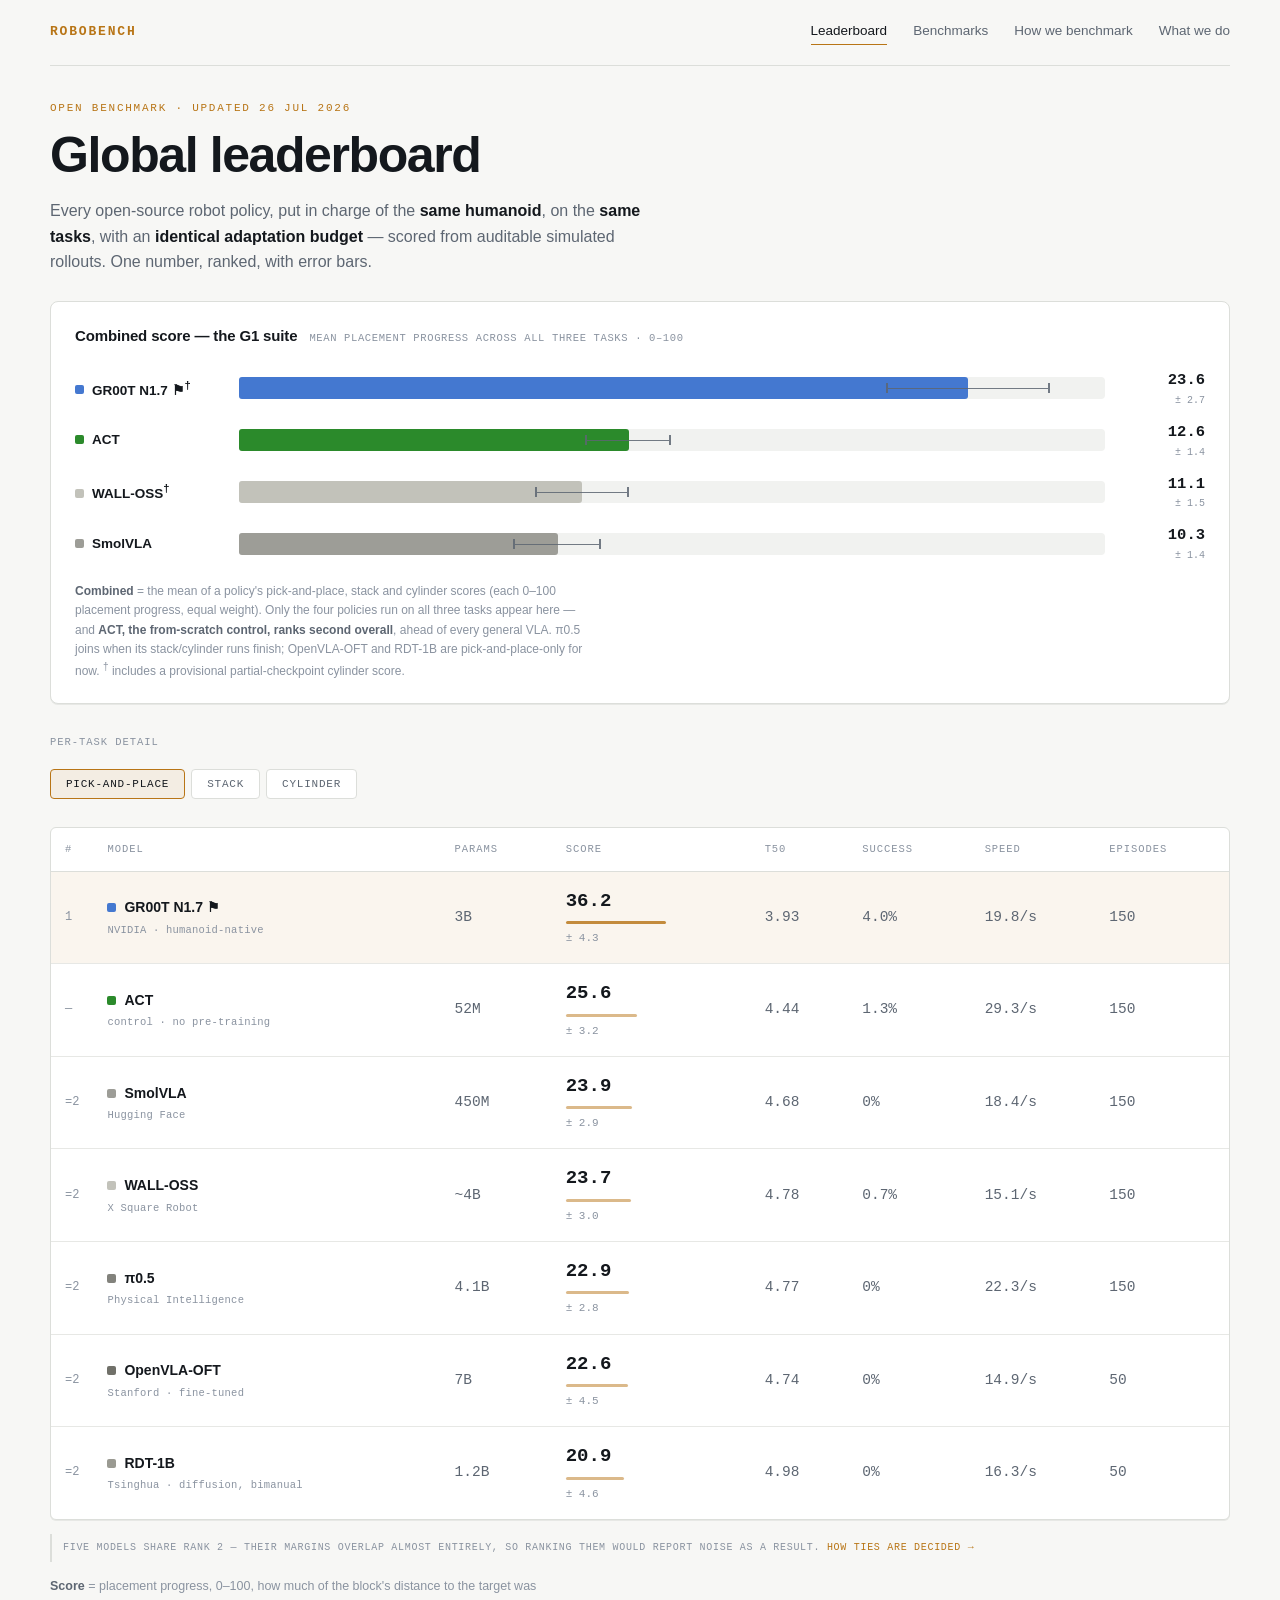
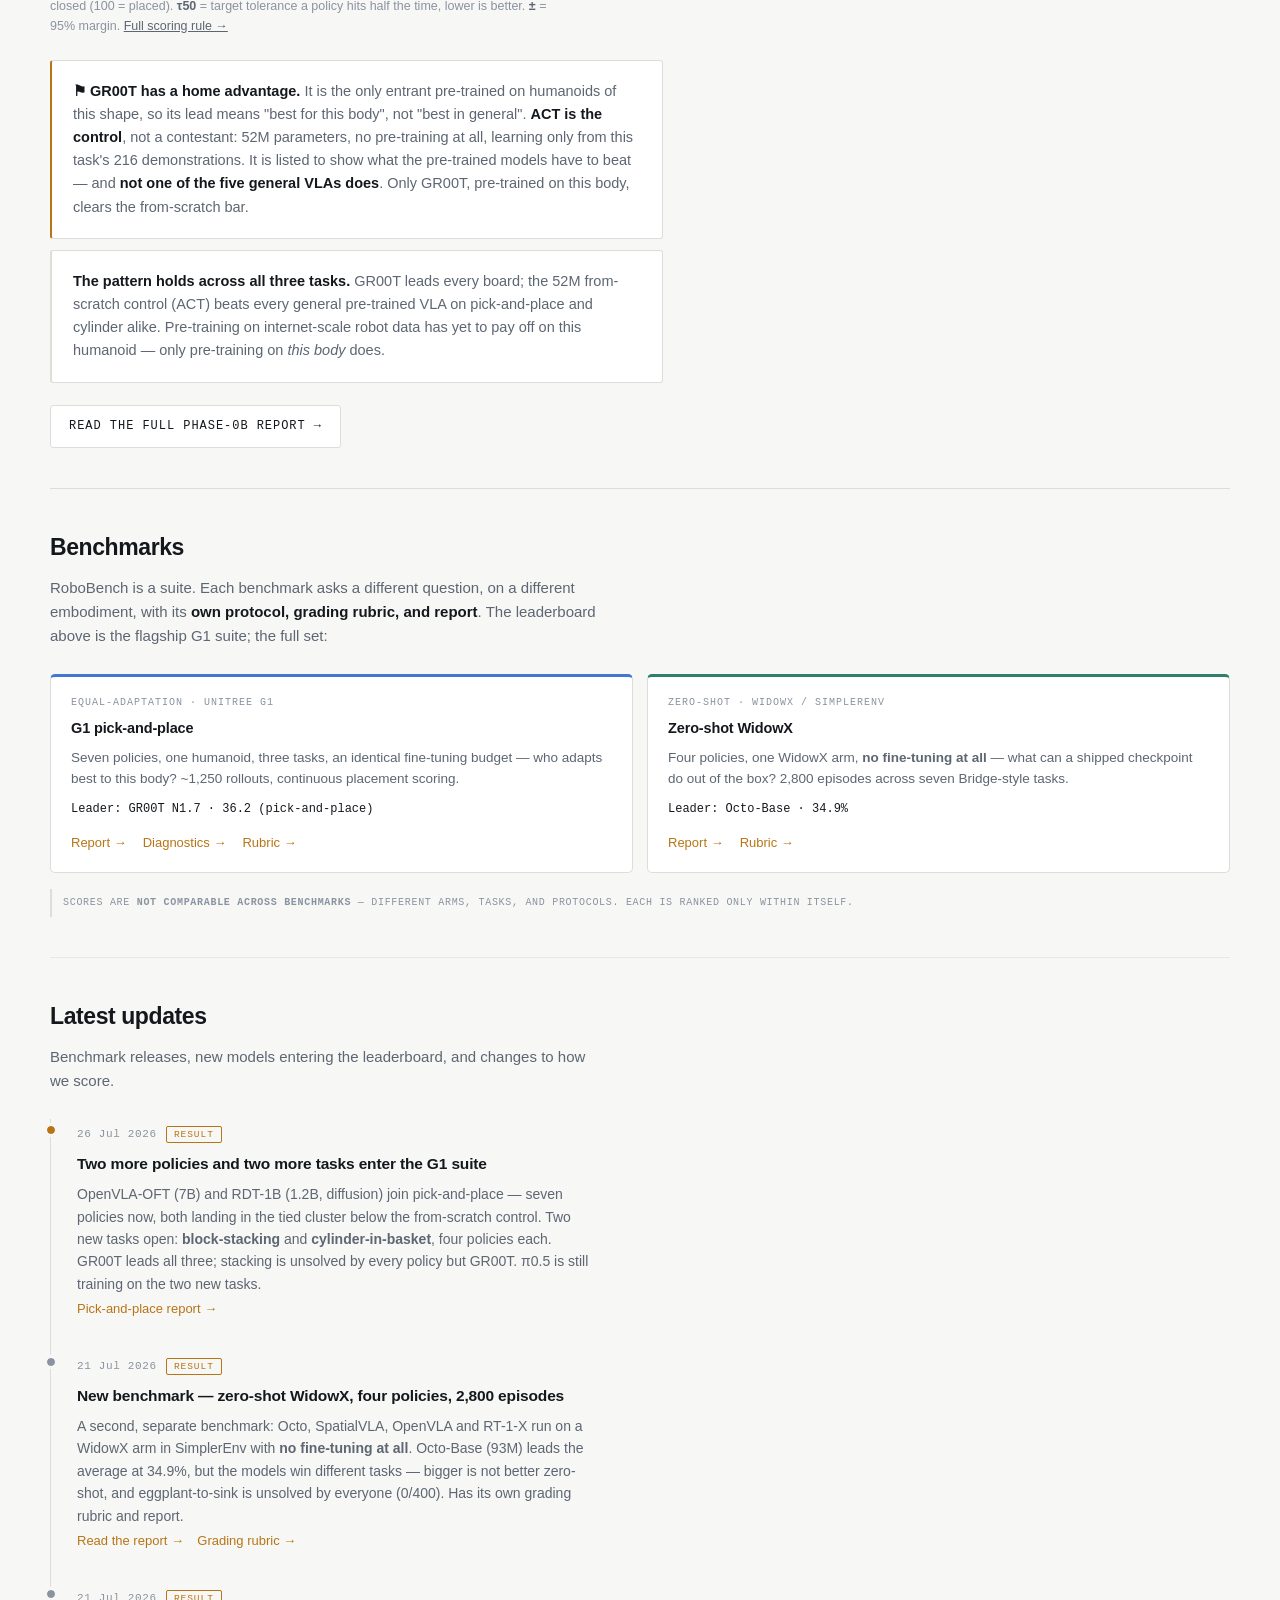
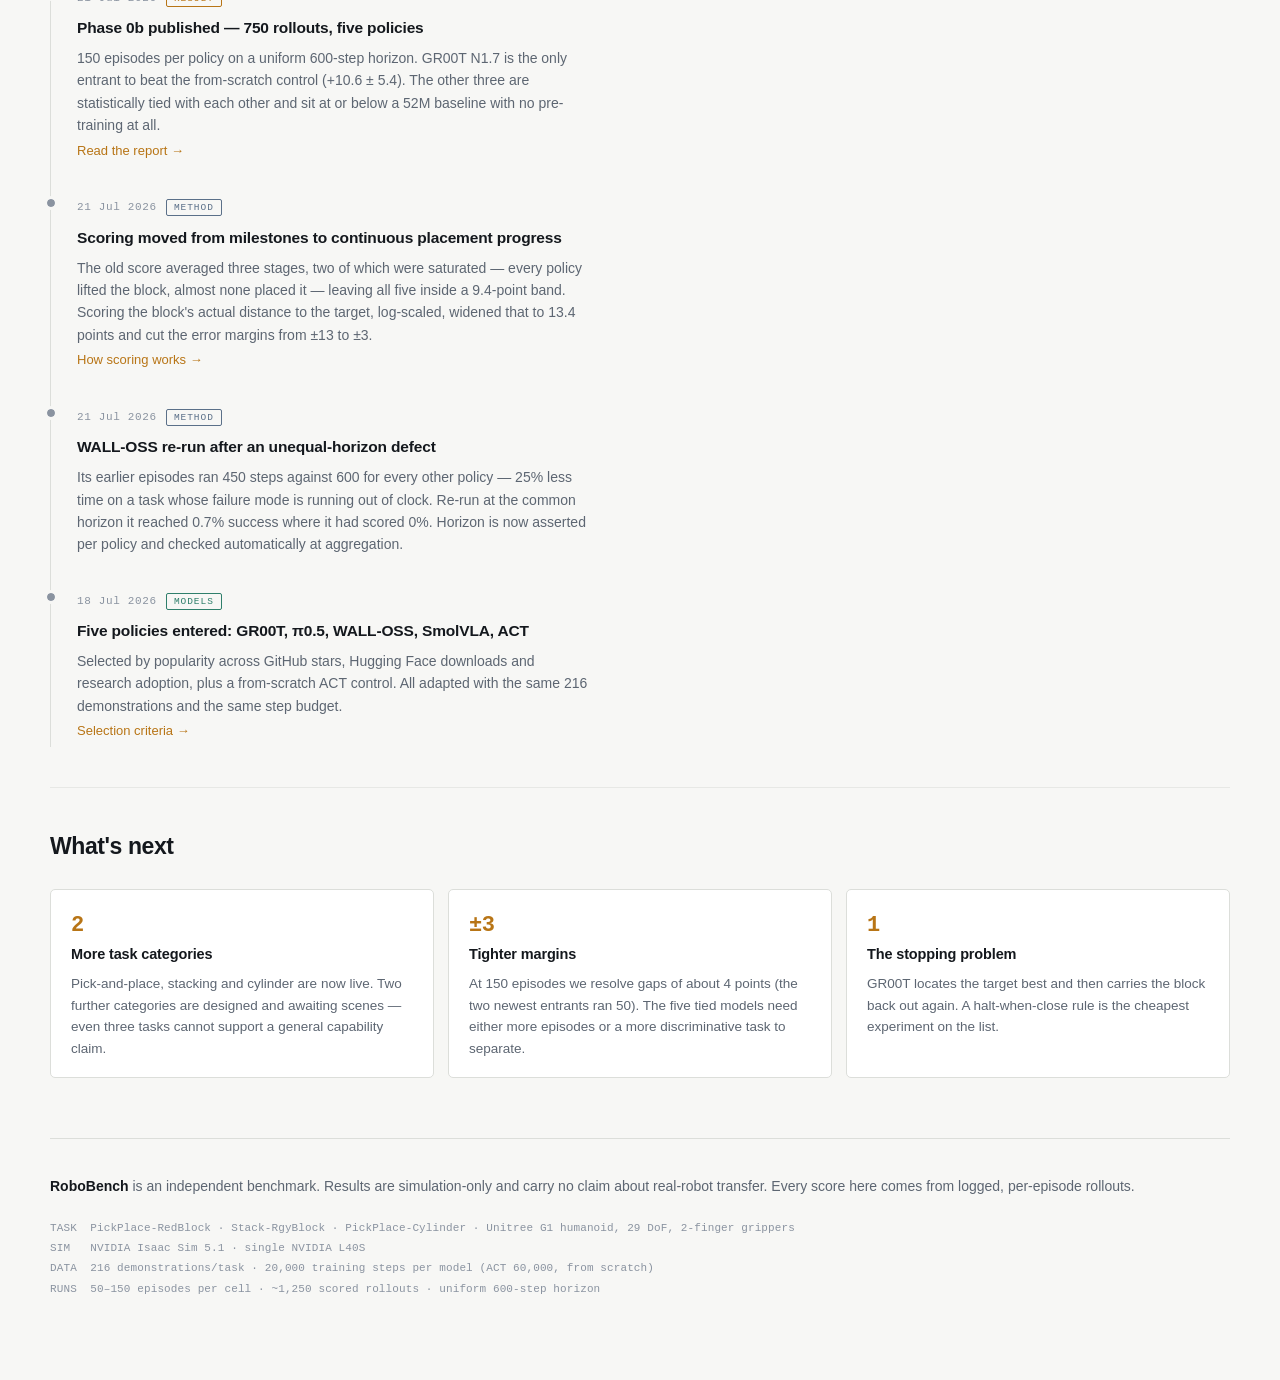
==== commit 598827ad: "Add combined "master score" bar-chart hero (mean of the three tasks) - New hero: horizontal bar char" ====
--- a/index.html
+++ b/index.html
@@ -22,6 +22,53 @@
     <div class="kicker">Open benchmark · updated 26 Jul 2026</div>
     <h1>Global leaderboard</h1>
     <p class="standfirst">Every open-source robot policy, put in charge of the <b>same humanoid</b>, on the <b>same tasks</b>, with an <b>identical adaptation budget</b> — scored from auditable simulated rollouts. One number, ranked, with error bars.</p>
+
+    <div class="master">
+      <div class="master-head">
+        <span class="master-title">Combined score — the G1 suite</span>
+        <span class="master-sub">mean placement progress across all three tasks · 0–100</span>
+      </div>
+
+      <div class="mbar-row">
+        <div class="mbar-label"><span class="swatch" style="background:var(--groot)"></span>GR00T N1.7 ⚑<sup>†</sup></div>
+        <div class="mbar-track">
+          <div class="mbar-fill" style="width:84.2%;background:var(--groot)"></div>
+          <div class="mbar-whisker" style="left:74.7%;width:19.0%"></div>
+        </div>
+        <div class="mbar-val">23.6<span class="mbar-ci">± 2.7</span></div>
+      </div>
+
+      <div class="mbar-row">
+        <div class="mbar-label"><span class="swatch" style="background:var(--act)"></span>ACT</div>
+        <div class="mbar-track">
+          <div class="mbar-fill" style="width:45.0%;background:var(--act)"></div>
+          <div class="mbar-whisker" style="left:40.0%;width:9.9%"></div>
+        </div>
+        <div class="mbar-val">12.6<span class="mbar-ci">± 1.4</span></div>
+      </div>
+
+      <div class="mbar-row">
+        <div class="mbar-label"><span class="swatch" style="background:var(--g2)"></span>WALL-OSS<sup>†</sup></div>
+        <div class="mbar-track">
+          <div class="mbar-fill" style="width:39.6%;background:var(--g2)"></div>
+          <div class="mbar-whisker" style="left:34.2%;width:10.8%"></div>
+        </div>
+        <div class="mbar-val">11.1<span class="mbar-ci">± 1.5</span></div>
+      </div>
+
+      <div class="mbar-row">
+        <div class="mbar-label"><span class="swatch" style="background:var(--g1)"></span>SmolVLA</div>
+        <div class="mbar-track">
+          <div class="mbar-fill" style="width:36.8%;background:var(--g1)"></div>
+          <div class="mbar-whisker" style="left:31.6%;width:10.2%"></div>
+        </div>
+        <div class="mbar-val">10.3<span class="mbar-ci">± 1.4</span></div>
+      </div>
+
+      <p class="master-note"><b style="color:var(--dim)">Combined</b> = the mean of a policy's pick-and-place, stack and cylinder scores (each 0–100 placement progress, equal weight). Only the four policies run on all three tasks appear here — and <b style="color:var(--dim)">ACT, the from-scratch control, ranks second overall</b>, ahead of every general VLA. π0.5 joins when its stack/cylinder runs finish; OpenVLA-OFT and RDT-1B are pick-and-place-only for now. <sup>†</sup> includes a provisional partial-checkpoint cylinder score.</p>
+    </div>
+
+    <p class="detail-label">Per-task detail</p>
 
     <div class="tabs" role="tablist">
       <button class="tab active" data-task="redblock" role="tab" aria-selected="true">Pick-and-place</button>
--- a/assets/style.css
+++ b/assets/style.css
@@ -107,6 +107,27 @@
          background:color-mix(in srgb,var(--signal) 50%,transparent)}
 .lb tr.lead .bar{background:color-mix(in srgb,var(--signal) 82%,transparent)}
 
+/* ---------- master-score bar chart (hero) ---------- */
+.master{margin-top:26px;border:1px solid var(--line);border-radius:8px;background:var(--panel);
+        padding:22px 24px;box-shadow:0 1px 0 var(--line-soft)}
+.master-head{display:flex;align-items:baseline;gap:12px;flex-wrap:wrap;margin-bottom:20px}
+.master-title{font-size:15px;font-weight:700;letter-spacing:-.01em;color:var(--text)}
+.master-sub{font-family:var(--mono);font-size:10.5px;letter-spacing:.06em;text-transform:uppercase;color:var(--dimmer)}
+.mbar-row{display:grid;grid-template-columns:minmax(96px,150px) 1fr 86px;align-items:center;gap:14px;margin:11px 0}
+.mbar-label{font-size:13.5px;font-weight:650;color:var(--text);white-space:nowrap;overflow:hidden;text-overflow:ellipsis}
+.mbar-track{position:relative;height:22px;background:var(--panel-2);border-radius:4px;overflow:visible}
+.mbar-fill{position:absolute;left:0;top:0;height:100%;border-radius:3px;min-width:3px}
+.mbar-whisker{position:absolute;top:50%;height:10px;transform:translateY(-50%);
+              border-left:2px solid var(--dim);border-right:2px solid var(--dim);opacity:.85}
+.mbar-whisker::before{content:"";position:absolute;top:50%;left:0;right:0;border-top:1.5px solid var(--dim)}
+.mbar-val{font-family:var(--mono);font-variant-numeric:tabular-nums;font-size:15.5px;font-weight:700;color:var(--text);text-align:right;white-space:nowrap}
+.mbar-val .mbar-ci{display:block;font-size:10px;color:var(--dimmer);font-weight:400}
+.master-note{font-size:12px;color:var(--dimmer);margin-top:18px;line-height:1.6;max-width:78ch}
+.master-note a{color:var(--dim)}
+.detail-label{font-family:var(--mono);font-size:10.5px;letter-spacing:.09em;text-transform:uppercase;
+              color:var(--dimmer);margin:30px 0 -6px}
+@media (max-width:560px){ .mbar-row{grid-template-columns:84px 1fr 72px;gap:10px} .mbar-label{font-size:12px} }
+
 /* ---------- update feed ---------- */
 .feed{margin-top:26px;border-left:1px solid var(--line);padding-left:0}
 .item{position:relative;padding:0 0 30px 26px}
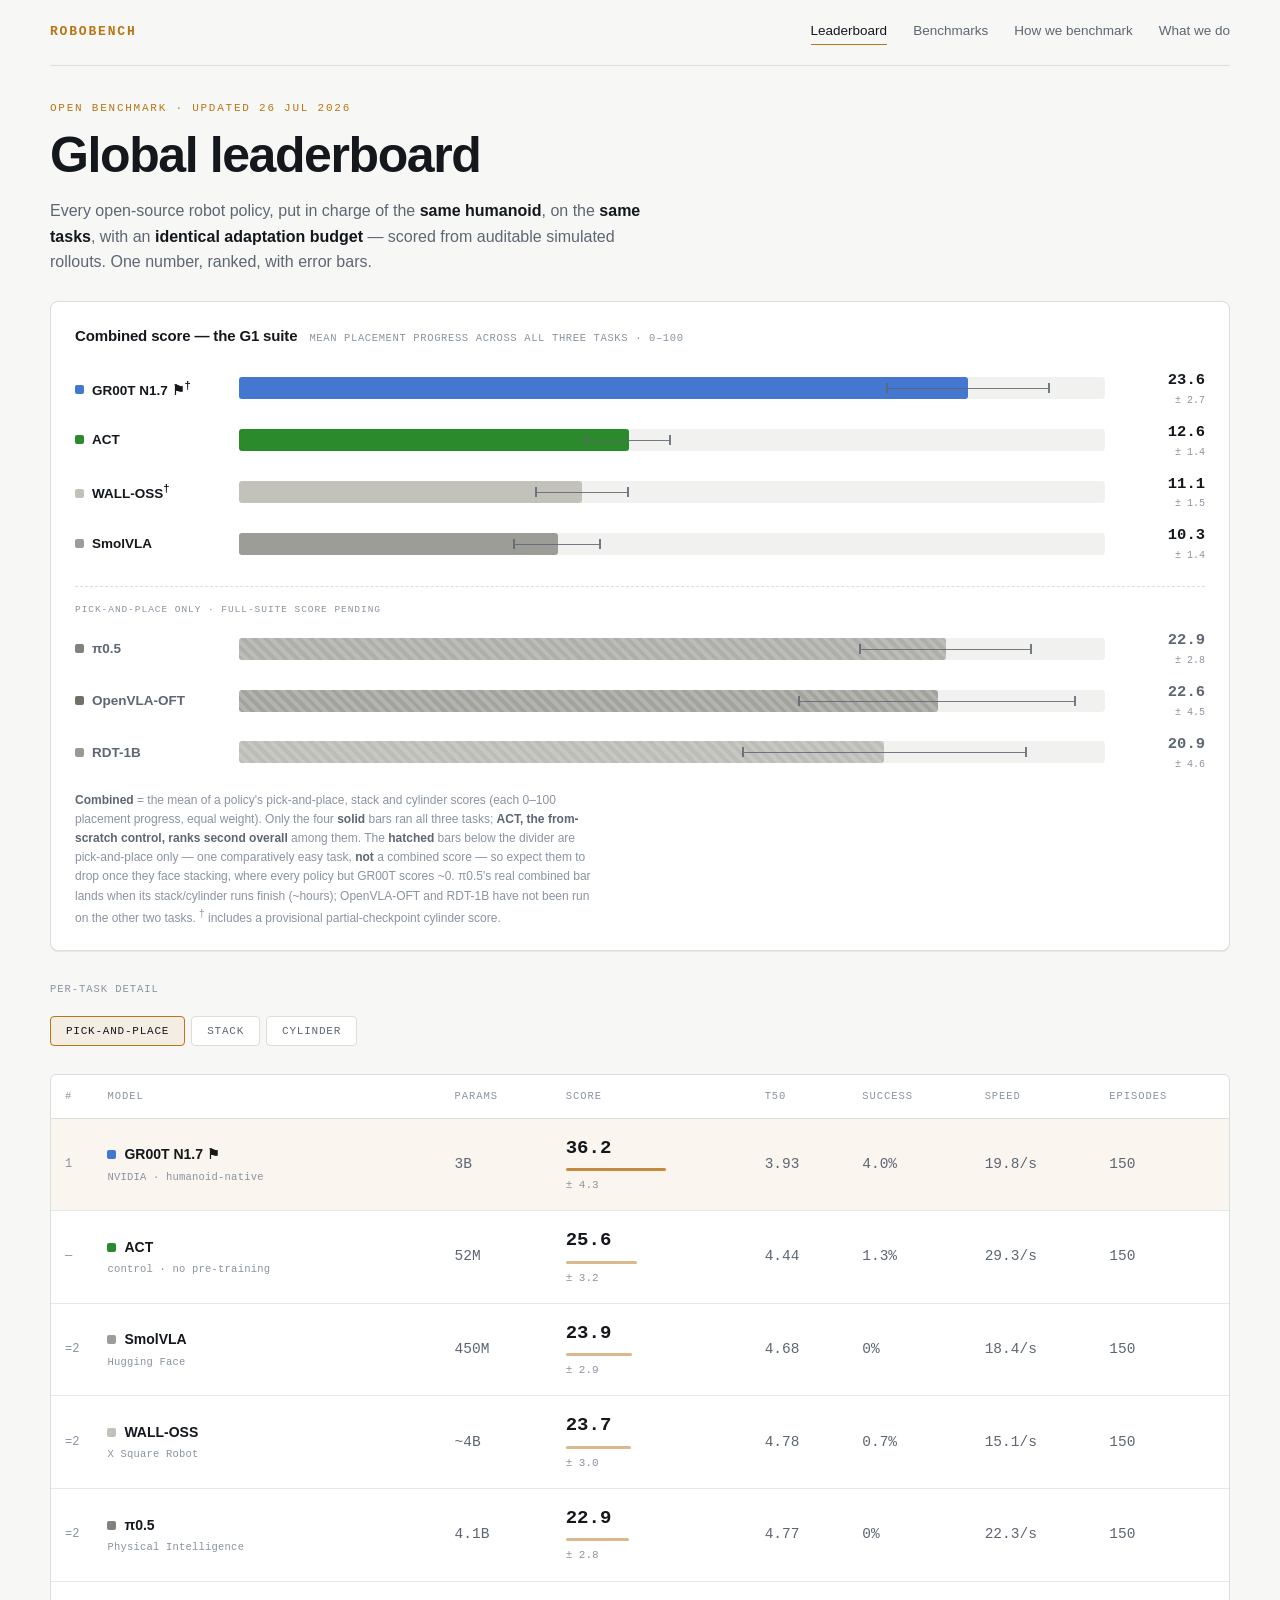
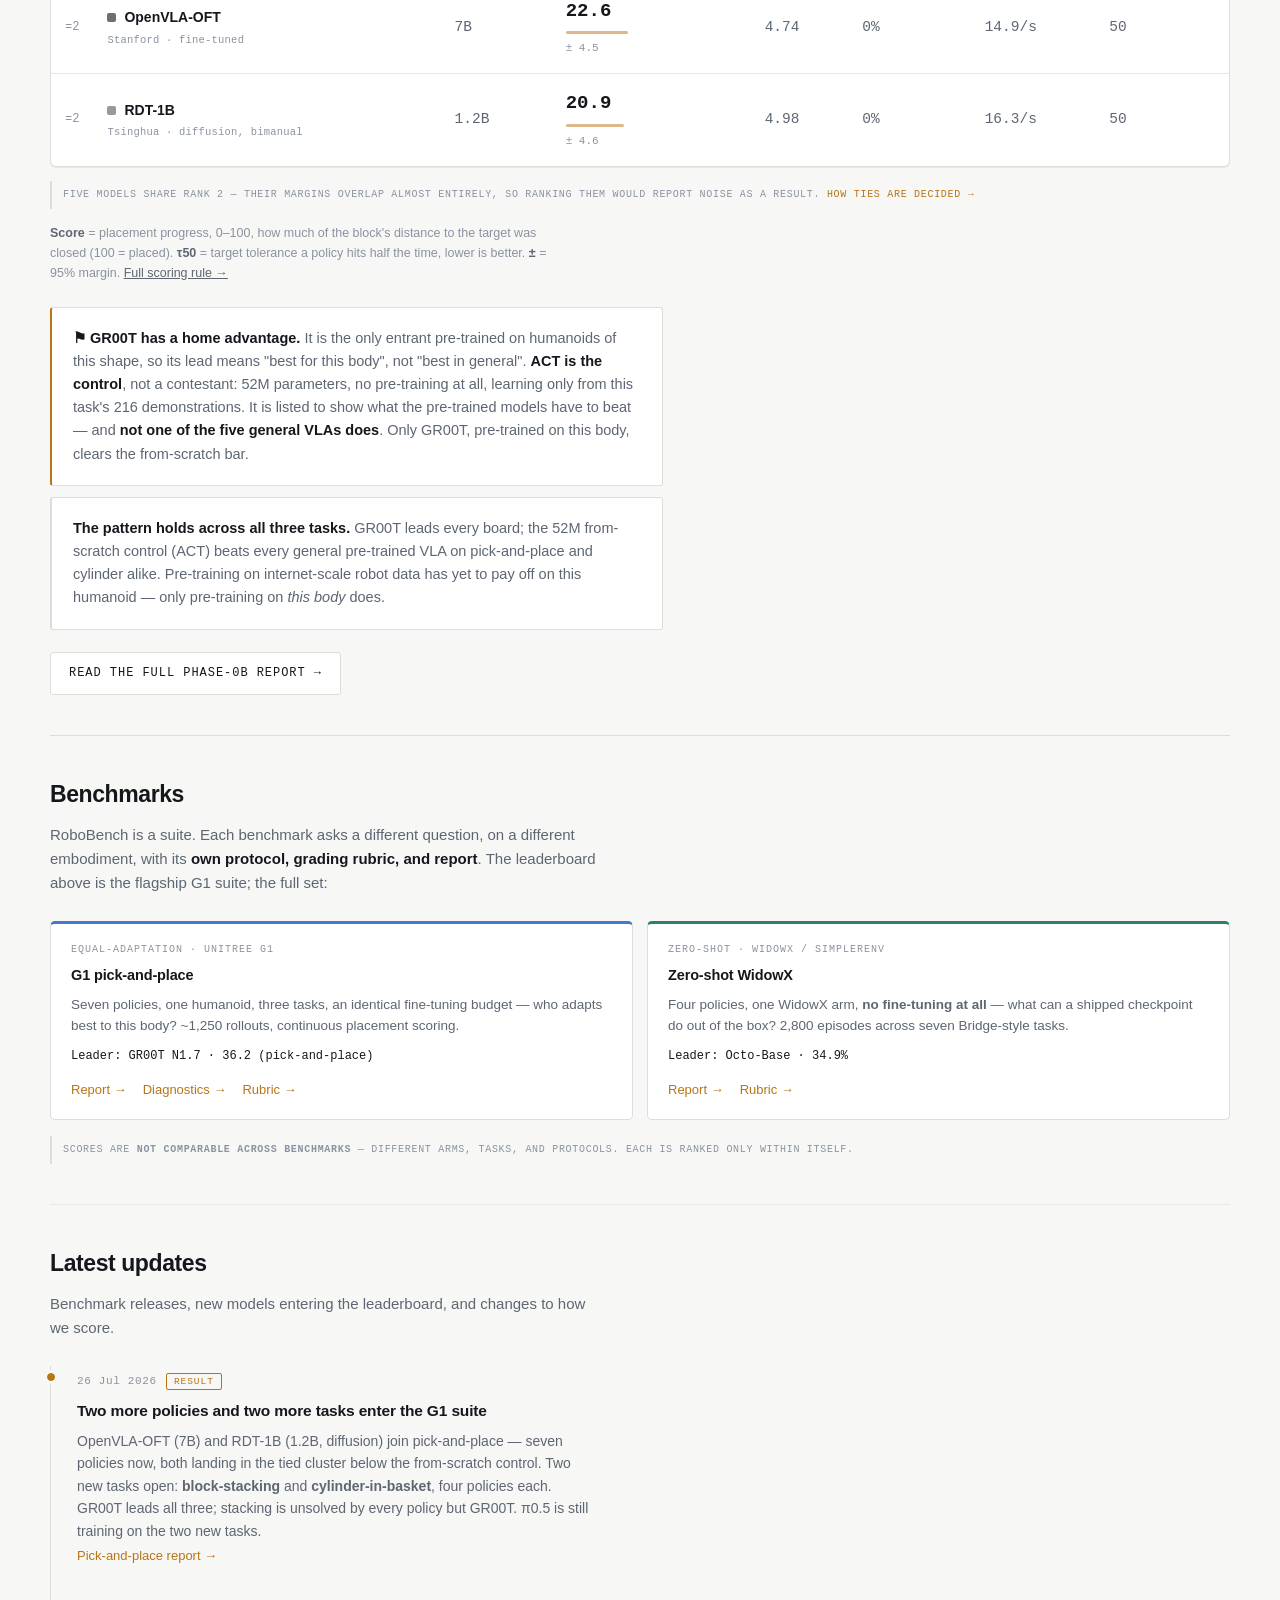
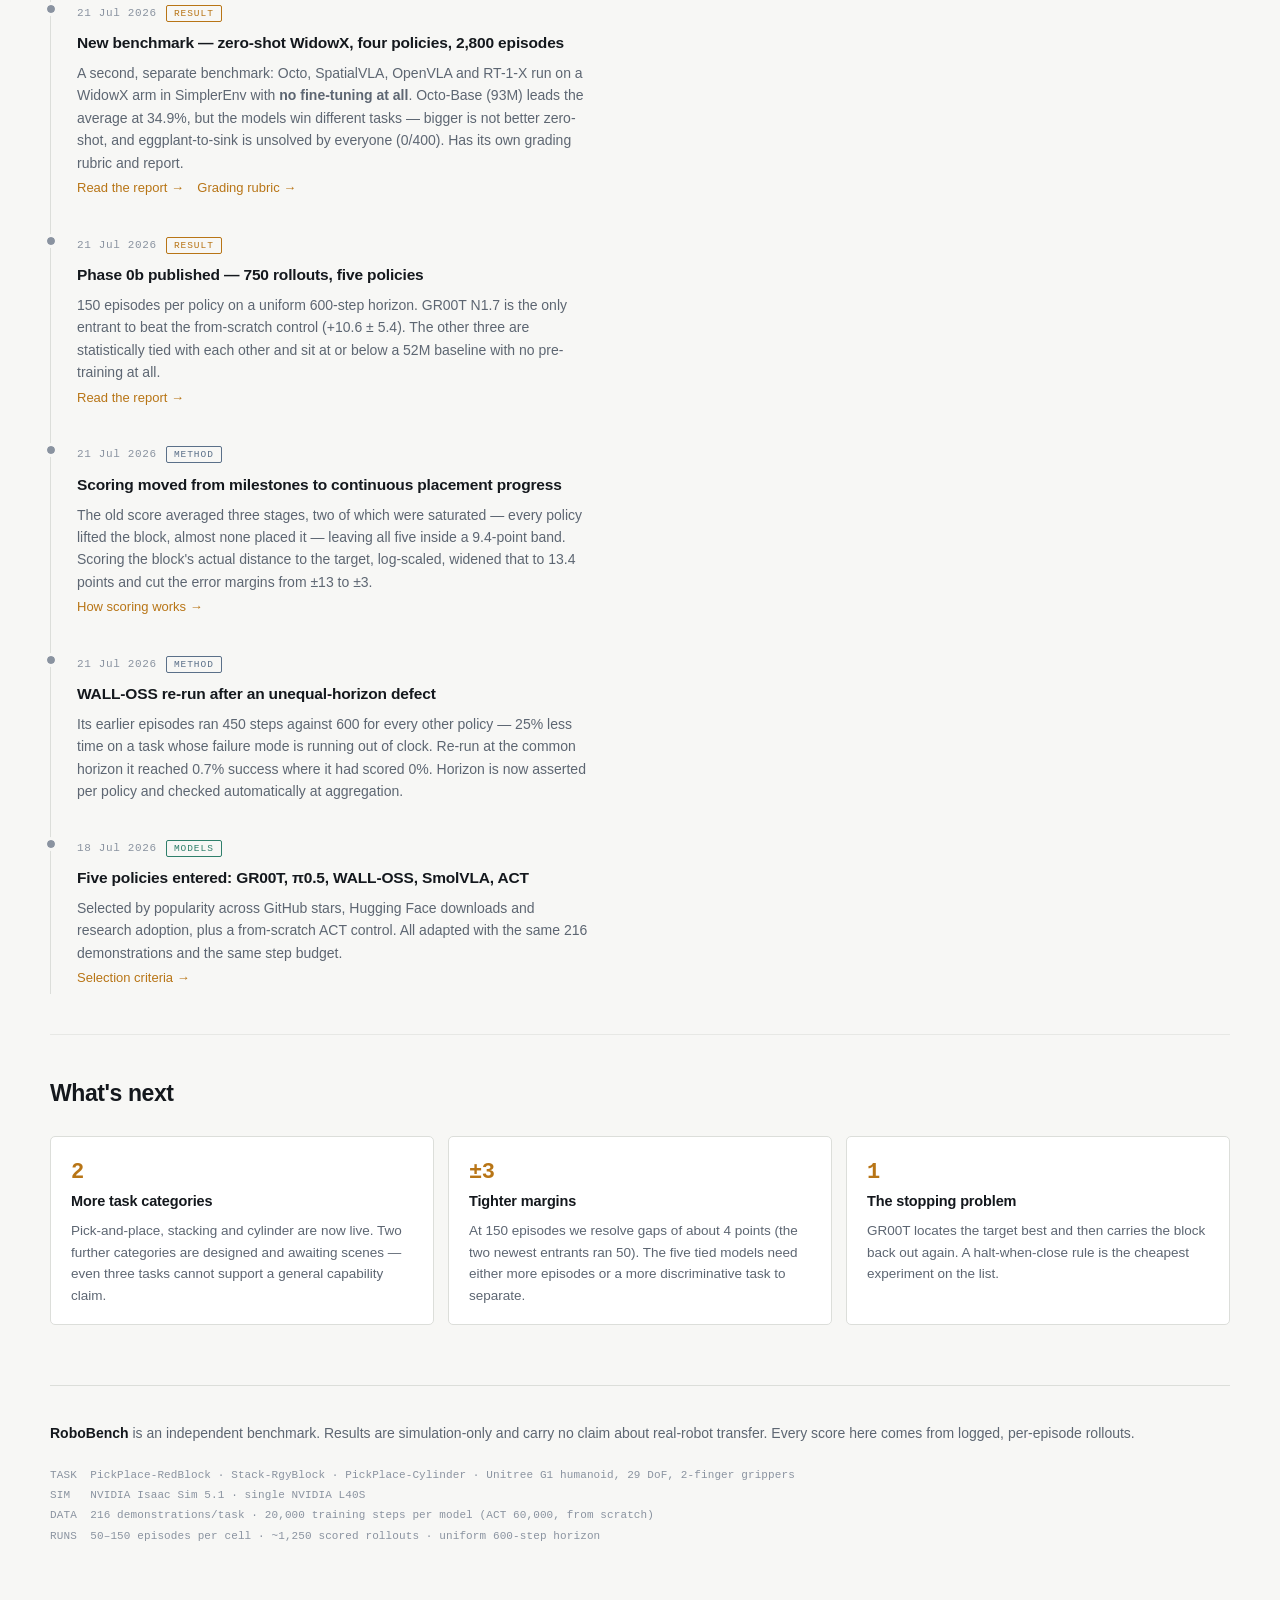
==== commit 73ef324a: "Master chart: add pick-and-place-only entrants (π0.5, OFT, RDT) - Show the three single-task policie" ====
--- a/index.html
+++ b/index.html
@@ -65,7 +65,36 @@
         <div class="mbar-val">10.3<span class="mbar-ci">± 1.4</span></div>
       </div>
 
-      <p class="master-note"><b style="color:var(--dim)">Combined</b> = the mean of a policy's pick-and-place, stack and cylinder scores (each 0–100 placement progress, equal weight). Only the four policies run on all three tasks appear here — and <b style="color:var(--dim)">ACT, the from-scratch control, ranks second overall</b>, ahead of every general VLA. π0.5 joins when its stack/cylinder runs finish; OpenVLA-OFT and RDT-1B are pick-and-place-only for now. <sup>†</sup> includes a provisional partial-checkpoint cylinder score.</p>
+      <div class="master-divider">Pick-and-place only · full-suite score pending</div>
+
+      <div class="mbar-row provisional">
+        <div class="mbar-label"><span class="swatch" style="background:var(--g3)"></span>π0.5</div>
+        <div class="mbar-track">
+          <div class="mbar-fill prov" style="width:81.6%;background-color:var(--g3)"></div>
+          <div class="mbar-whisker" style="left:71.6%;width:20.0%"></div>
+        </div>
+        <div class="mbar-val">22.9<span class="mbar-ci">± 2.8</span></div>
+      </div>
+
+      <div class="mbar-row provisional">
+        <div class="mbar-label"><span class="swatch" style="background:var(--g4)"></span>OpenVLA-OFT</div>
+        <div class="mbar-track">
+          <div class="mbar-fill prov" style="width:80.7%;background-color:var(--g4)"></div>
+          <div class="mbar-whisker" style="left:64.6%;width:32.1%"></div>
+        </div>
+        <div class="mbar-val">22.6<span class="mbar-ci">± 4.5</span></div>
+      </div>
+
+      <div class="mbar-row provisional">
+        <div class="mbar-label"><span class="swatch" style="background:var(--g5)"></span>RDT-1B</div>
+        <div class="mbar-track">
+          <div class="mbar-fill prov" style="width:74.5%;background-color:var(--g5)"></div>
+          <div class="mbar-whisker" style="left:58.1%;width:32.9%"></div>
+        </div>
+        <div class="mbar-val">20.9<span class="mbar-ci">± 4.6</span></div>
+      </div>
+
+      <p class="master-note"><b style="color:var(--dim)">Combined</b> = the mean of a policy's pick-and-place, stack and cylinder scores (each 0–100 placement progress, equal weight). Only the four <b style="color:var(--dim)">solid</b> bars ran all three tasks; <b style="color:var(--dim)">ACT, the from-scratch control, ranks second overall</b> among them. The <b style="color:var(--dim)">hatched</b> bars below the divider are pick-and-place only — one comparatively easy task, <b style="color:var(--dim)">not</b> a combined score — so expect them to drop once they face stacking, where every policy but GR00T scores ~0. π0.5's real combined bar lands when its stack/cylinder runs finish (~hours); OpenVLA-OFT and RDT-1B have not been run on the other two tasks. <sup>†</sup> includes a provisional partial-checkpoint cylinder score.</p>
     </div>
 
     <p class="detail-label">Per-task detail</p>
--- a/assets/style.css
+++ b/assets/style.css
@@ -124,6 +124,13 @@
 .mbar-val .mbar-ci{display:block;font-size:10px;color:var(--dimmer);font-weight:400}
 .master-note{font-size:12px;color:var(--dimmer);margin-top:18px;line-height:1.6;max-width:78ch}
 .master-note a{color:var(--dim)}
+/* provisional (single-task) entrants: hatched fill signals "not a combined score" */
+.master-divider{font-family:var(--mono);font-size:9.5px;letter-spacing:.1em;text-transform:uppercase;
+                color:var(--dimmer);margin:22px 0 8px;padding-top:15px;border-top:1px dashed var(--line)}
+.mbar-fill.prov{opacity:.6;
+  background-image:repeating-linear-gradient(45deg,rgba(0,0,0,0) 0 4px,rgba(255,255,255,.18) 4px 8px)}
+.mbar-row.provisional .mbar-val{color:var(--dim);font-weight:650}
+.mbar-row.provisional .mbar-label{color:var(--dim)}
 .detail-label{font-family:var(--mono);font-size:10.5px;letter-spacing:.09em;text-transform:uppercase;
               color:var(--dimmer);margin:30px 0 -6px}
 @media (max-width:560px){ .mbar-row{grid-template-columns:84px 1fr 72px;gap:10px} .mbar-label{font-size:12px} }
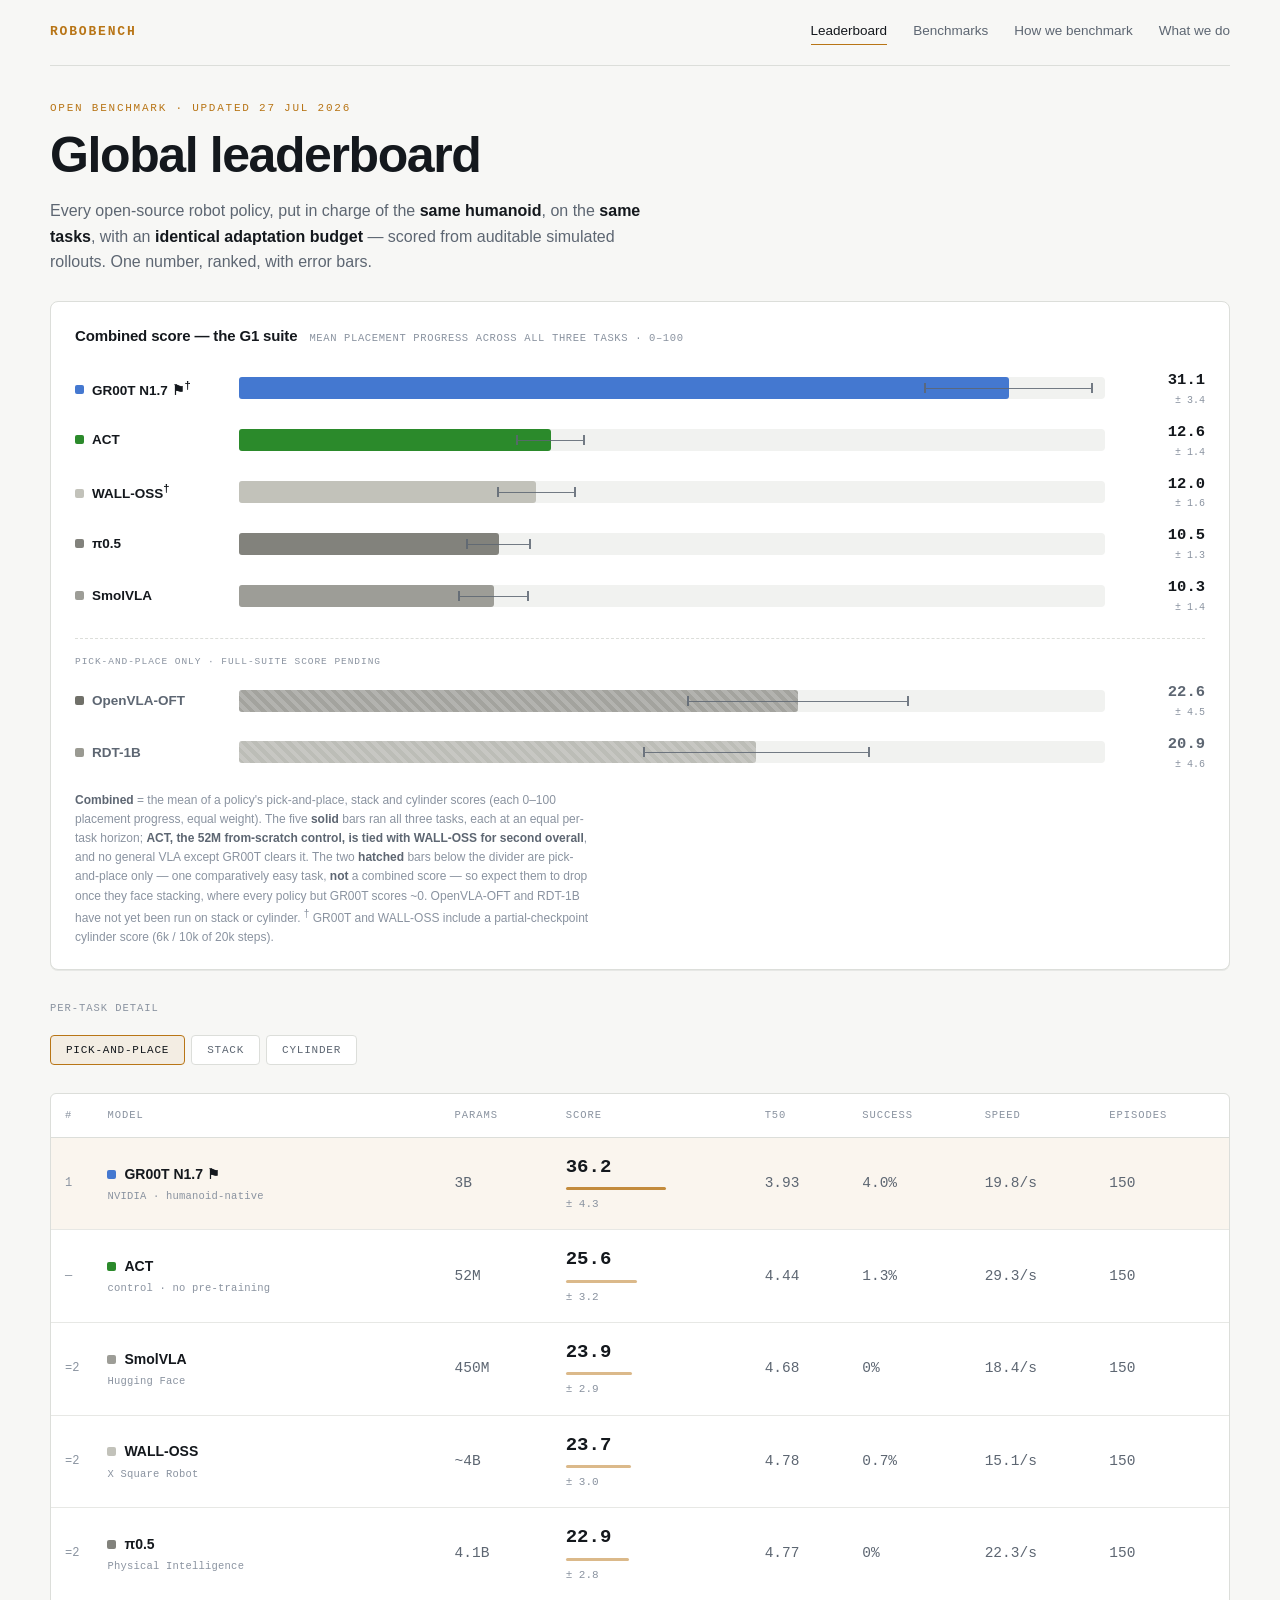
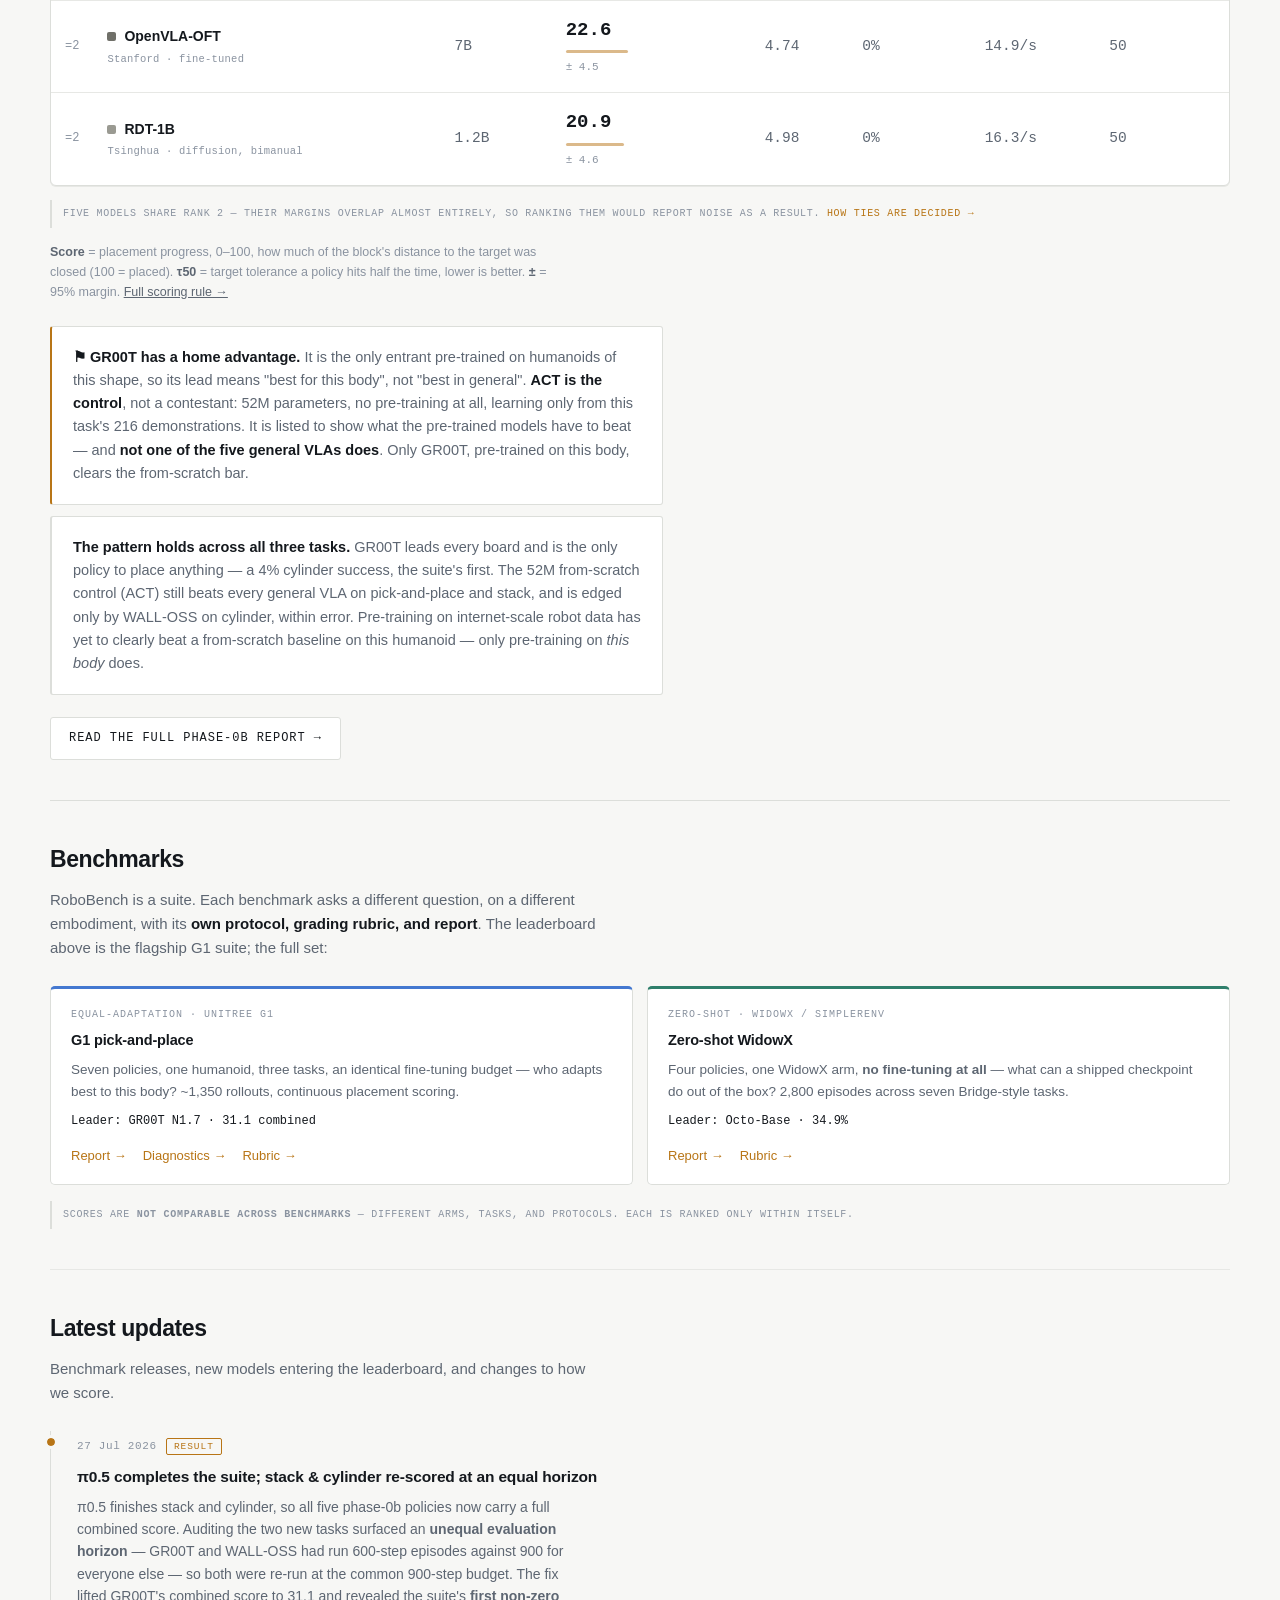
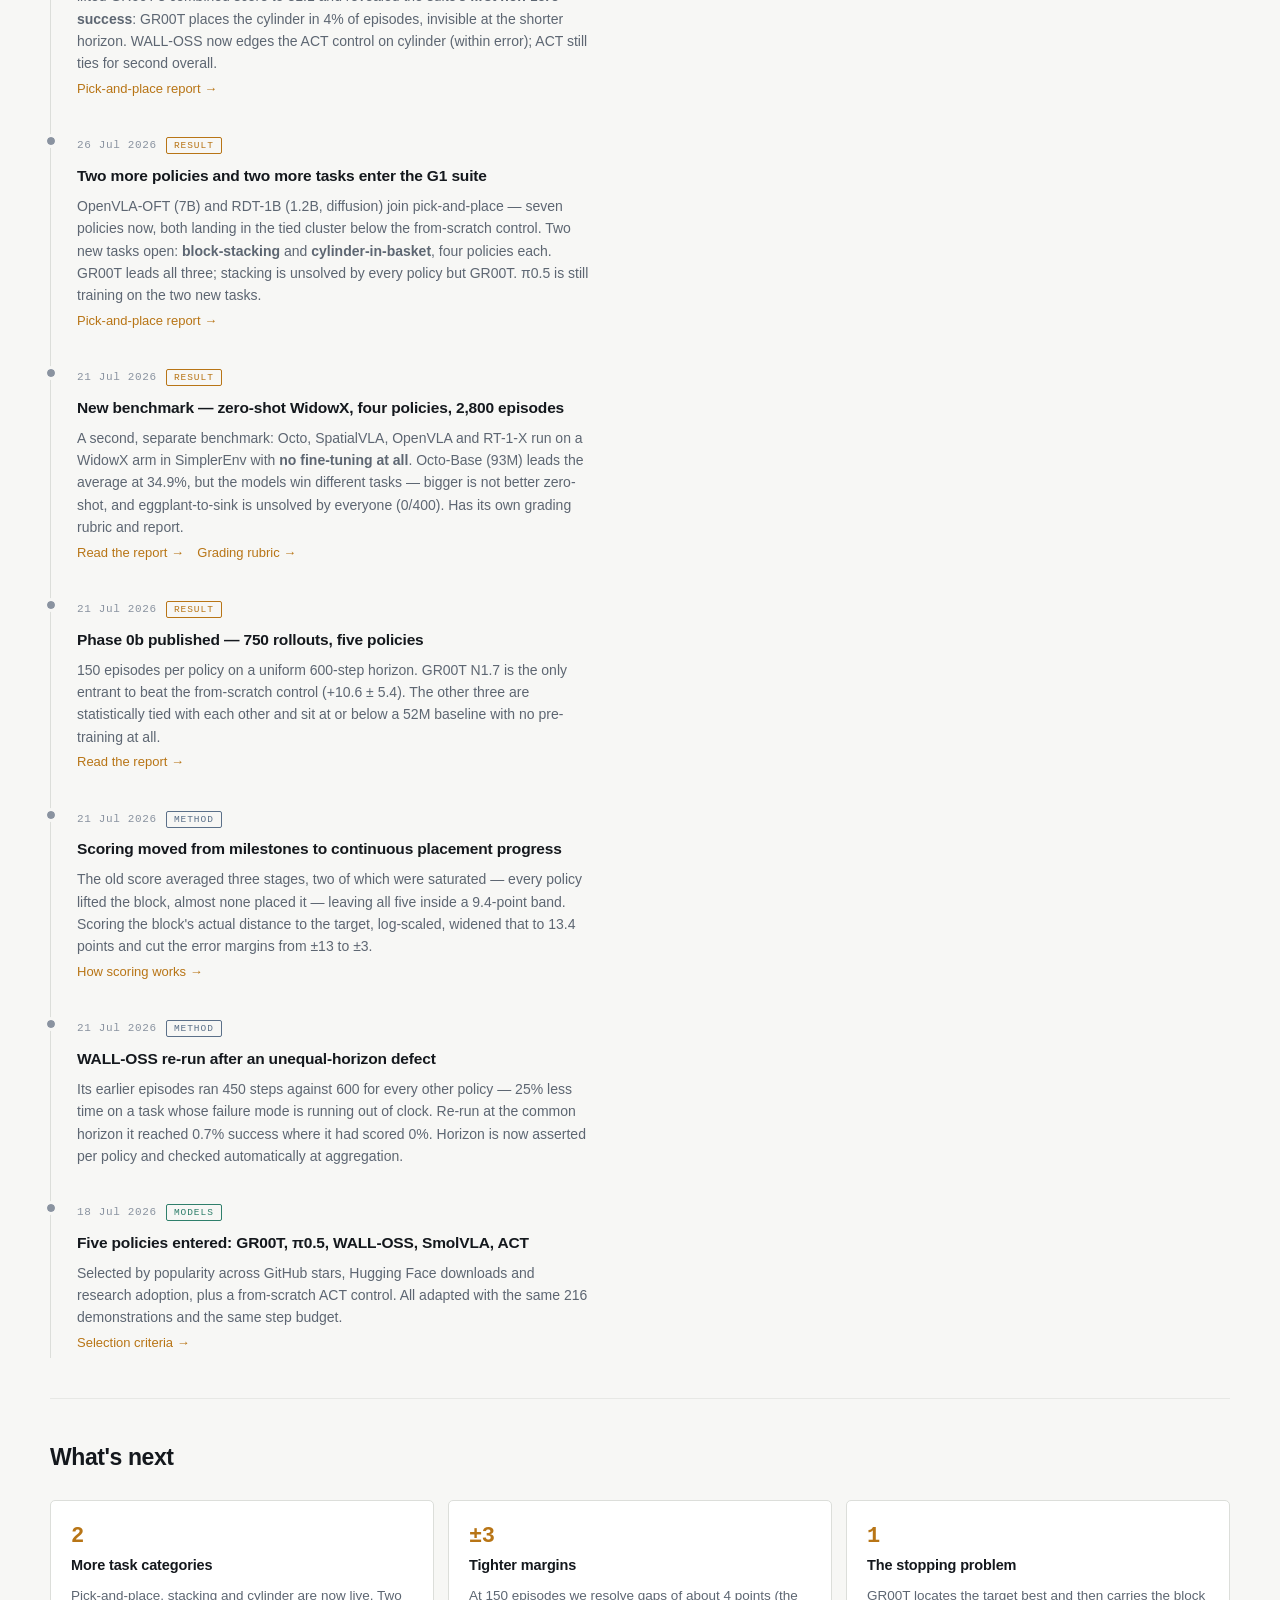
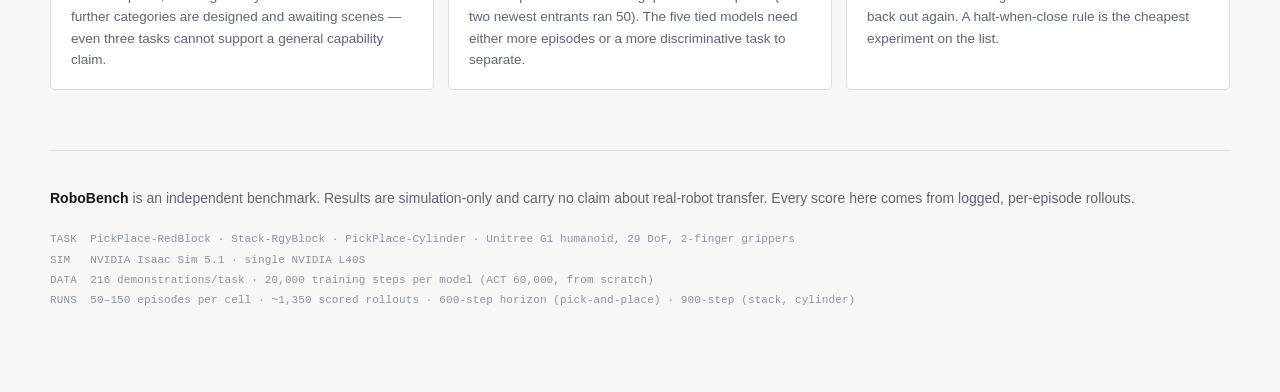
==== commit c41d995f: "Uniform 900-step horizon for stack/cylinder; π0.5 completes the suite - π0.5 stack (0.58) + cylinder" ====
--- a/index.html
+++ b/index.html
@@ -19,7 +19,7 @@
   </nav>
 
   <section class="hero">
-    <div class="kicker">Open benchmark · updated 26 Jul 2026</div>
+    <div class="kicker">Open benchmark · updated 27 Jul 2026</div>
     <h1>Global leaderboard</h1>
     <p class="standfirst">Every open-source robot policy, put in charge of the <b>same humanoid</b>, on the <b>same tasks</b>, with an <b>identical adaptation budget</b> — scored from auditable simulated rollouts. One number, ranked, with error bars.</p>
 
@@ -32,17 +32,17 @@
       <div class="mbar-row">
         <div class="mbar-label"><span class="swatch" style="background:var(--groot)"></span>GR00T N1.7 ⚑<sup>†</sup></div>
         <div class="mbar-track">
-          <div class="mbar-fill" style="width:84.2%;background:var(--groot)"></div>
-          <div class="mbar-whisker" style="left:74.7%;width:19.0%"></div>
-        </div>
-        <div class="mbar-val">23.6<span class="mbar-ci">± 2.7</span></div>
+          <div class="mbar-fill" style="width:88.9%;background:var(--groot)"></div>
+          <div class="mbar-whisker" style="left:79.1%;width:19.5%"></div>
+        </div>
+        <div class="mbar-val">31.1<span class="mbar-ci">± 3.4</span></div>
       </div>
 
       <div class="mbar-row">
         <div class="mbar-label"><span class="swatch" style="background:var(--act)"></span>ACT</div>
         <div class="mbar-track">
-          <div class="mbar-fill" style="width:45.0%;background:var(--act)"></div>
-          <div class="mbar-whisker" style="left:40.0%;width:9.9%"></div>
+          <div class="mbar-fill" style="width:36.0%;background:var(--act)"></div>
+          <div class="mbar-whisker" style="left:32.0%;width:7.9%"></div>
         </div>
         <div class="mbar-val">12.6<span class="mbar-ci">± 1.4</span></div>
       </div>
@@ -50,37 +50,37 @@
       <div class="mbar-row">
         <div class="mbar-label"><span class="swatch" style="background:var(--g2)"></span>WALL-OSS<sup>†</sup></div>
         <div class="mbar-track">
-          <div class="mbar-fill" style="width:39.6%;background:var(--g2)"></div>
-          <div class="mbar-whisker" style="left:34.2%;width:10.8%"></div>
-        </div>
-        <div class="mbar-val">11.1<span class="mbar-ci">± 1.5</span></div>
+          <div class="mbar-fill" style="width:34.3%;background:var(--g2)"></div>
+          <div class="mbar-whisker" style="left:29.8%;width:9.1%"></div>
+        </div>
+        <div class="mbar-val">12.0<span class="mbar-ci">± 1.6</span></div>
+      </div>
+
+      <div class="mbar-row">
+        <div class="mbar-label"><span class="swatch" style="background:var(--g3)"></span>π0.5</div>
+        <div class="mbar-track">
+          <div class="mbar-fill" style="width:30.0%;background:var(--g3)"></div>
+          <div class="mbar-whisker" style="left:26.2%;width:7.5%"></div>
+        </div>
+        <div class="mbar-val">10.5<span class="mbar-ci">± 1.3</span></div>
       </div>
 
       <div class="mbar-row">
         <div class="mbar-label"><span class="swatch" style="background:var(--g1)"></span>SmolVLA</div>
         <div class="mbar-track">
-          <div class="mbar-fill" style="width:36.8%;background:var(--g1)"></div>
-          <div class="mbar-whisker" style="left:31.6%;width:10.2%"></div>
+          <div class="mbar-fill" style="width:29.4%;background:var(--g1)"></div>
+          <div class="mbar-whisker" style="left:25.3%;width:8.2%"></div>
         </div>
         <div class="mbar-val">10.3<span class="mbar-ci">± 1.4</span></div>
       </div>
 
       <div class="master-divider">Pick-and-place only · full-suite score pending</div>
-
-      <div class="mbar-row provisional">
-        <div class="mbar-label"><span class="swatch" style="background:var(--g3)"></span>π0.5</div>
-        <div class="mbar-track">
-          <div class="mbar-fill prov" style="width:81.6%;background-color:var(--g3)"></div>
-          <div class="mbar-whisker" style="left:71.6%;width:20.0%"></div>
-        </div>
-        <div class="mbar-val">22.9<span class="mbar-ci">± 2.8</span></div>
-      </div>
 
       <div class="mbar-row provisional">
         <div class="mbar-label"><span class="swatch" style="background:var(--g4)"></span>OpenVLA-OFT</div>
         <div class="mbar-track">
-          <div class="mbar-fill prov" style="width:80.7%;background-color:var(--g4)"></div>
-          <div class="mbar-whisker" style="left:64.6%;width:32.1%"></div>
+          <div class="mbar-fill prov" style="width:64.6%;background-color:var(--g4)"></div>
+          <div class="mbar-whisker" style="left:51.7%;width:25.7%"></div>
         </div>
         <div class="mbar-val">22.6<span class="mbar-ci">± 4.5</span></div>
       </div>
@@ -88,13 +88,13 @@
       <div class="mbar-row provisional">
         <div class="mbar-label"><span class="swatch" style="background:var(--g5)"></span>RDT-1B</div>
         <div class="mbar-track">
-          <div class="mbar-fill prov" style="width:74.5%;background-color:var(--g5)"></div>
-          <div class="mbar-whisker" style="left:58.1%;width:32.9%"></div>
+          <div class="mbar-fill prov" style="width:59.7%;background-color:var(--g5)"></div>
+          <div class="mbar-whisker" style="left:46.6%;width:26.3%"></div>
         </div>
         <div class="mbar-val">20.9<span class="mbar-ci">± 4.6</span></div>
       </div>
 
-      <p class="master-note"><b style="color:var(--dim)">Combined</b> = the mean of a policy's pick-and-place, stack and cylinder scores (each 0–100 placement progress, equal weight). Only the four <b style="color:var(--dim)">solid</b> bars ran all three tasks; <b style="color:var(--dim)">ACT, the from-scratch control, ranks second overall</b> among them. The <b style="color:var(--dim)">hatched</b> bars below the divider are pick-and-place only — one comparatively easy task, <b style="color:var(--dim)">not</b> a combined score — so expect them to drop once they face stacking, where every policy but GR00T scores ~0. π0.5's real combined bar lands when its stack/cylinder runs finish (~hours); OpenVLA-OFT and RDT-1B have not been run on the other two tasks. <sup>†</sup> includes a provisional partial-checkpoint cylinder score.</p>
+      <p class="master-note"><b style="color:var(--dim)">Combined</b> = the mean of a policy's pick-and-place, stack and cylinder scores (each 0–100 placement progress, equal weight). The five <b style="color:var(--dim)">solid</b> bars ran all three tasks, each at an equal per-task horizon; <b style="color:var(--dim)">ACT, the 52M from-scratch control, is tied with WALL-OSS for second overall</b>, and no general VLA except GR00T clears it. The two <b style="color:var(--dim)">hatched</b> bars below the divider are pick-and-place only — one comparatively easy task, <b style="color:var(--dim)">not</b> a combined score — so expect them to drop once they face stacking, where every policy but GR00T scores ~0. OpenVLA-OFT and RDT-1B have not yet been run on stack or cylinder. <sup>†</sup> GR00T and WALL-OSS include a partial-checkpoint cylinder score (6k / 10k of 20k steps).</p>
     </div>
 
     <p class="detail-label">Per-task detail</p>
@@ -171,7 +171,7 @@
     </div><!-- /panel redblock -->
 
     <div class="tab-panel" data-panel="stack">
-      <p class="panel-sub">Stack — red, then yellow, then green. &nbsp;50 episodes each; π0.5 still training.</p>
+      <p class="panel-sub">Stack — red, then yellow, then green. &nbsp;50 episodes each · 900-step horizon.</p>
       <div class="lb">
         <table>
           <tr><th>#</th><th>Model</th><th>Params</th><th>Score</th><th>τ50</th><th>Success</th><th>Speed</th><th>Episodes</th></tr>
@@ -179,8 +179,8 @@
             <td class="rk">1</td>
             <td class="nm"><span class="swatch" style="background:var(--groot)"></span>GR00T N1.7 ⚑<i>NVIDIA · humanoid-native</i></td>
             <td class="m">3B</td>
-            <td class="m"><span class="sc">9.6</span><br><span class="ci">± 3.2</span></td>
-            <td class="m">9.94</td><td class="m">0%</td><td class="m">18.5/s</td><td class="m">50</td>
+            <td class="m"><span class="sc">14.0</span><br><span class="ci">± 4.6</span></td>
+            <td class="m">9.00</td><td class="m">0%</td><td class="m">18.4/s</td><td class="m">50</td>
           </tr>
           <tr>
             <td class="rk">=2</td>
@@ -198,10 +198,17 @@
           </tr>
           <tr>
             <td class="rk">=2</td>
+            <td class="nm"><span class="swatch" style="background:var(--g3)"></span>π0.5<i>Physical Intelligence</i></td>
+            <td class="m">4.1B</td>
+            <td class="m"><span class="sc">0.6</span><br><span class="ci">± 1.1</span></td>
+            <td class="m">11.0</td><td class="m">0%</td><td class="m">12.2/s</td><td class="m">50</td>
+          </tr>
+          <tr>
+            <td class="rk">=2</td>
             <td class="nm"><span class="swatch" style="background:var(--g2)"></span>WALL-OSS<i>X Square Robot</i></td>
             <td class="m">~4B</td>
-            <td class="m"><span class="sc">0.0</span><br><span class="ci">± 0.0</span></td>
-            <td class="m">11.0</td><td class="m">0%</td><td class="m">14.6/s</td><td class="m">50</td>
+            <td class="m"><span class="sc">0.2</span><br><span class="ci">± 0.4</span></td>
+            <td class="m">11.0</td><td class="m">0%</td><td class="m">12.2/s</td><td class="m">50</td>
           </tr>
         </table>
       </div>
@@ -209,7 +216,7 @@
     </div>
 
     <div class="tab-panel" data-panel="cylinder">
-      <p class="panel-sub">Cylinder — place it in the basket. &nbsp;50 episodes each; π0.5 still training.</p>
+      <p class="panel-sub">Cylinder — place it in the basket. &nbsp;50 episodes each · 900-step horizon.</p>
       <div class="lb">
         <table>
           <tr><th>#</th><th>Model</th><th>Params</th><th>Score</th><th>τ50</th><th>Success</th><th>Speed</th><th>Episodes</th></tr>
@@ -217,8 +224,15 @@
             <td class="rk">1</td>
             <td class="nm"><span class="swatch" style="background:var(--groot)"></span>GR00T N1.7 ⚑<i>NVIDIA · humanoid-native</i></td>
             <td class="m">3B</td>
-            <td class="m"><span class="sc">24.9</span><br><span class="ci">± 5.9</span></td>
-            <td class="m">2.33</td><td class="m">0%</td><td class="m">17.1/s</td><td class="m">50 <sup>†</sup></td>
+            <td class="m"><span class="sc">43.2</span><br><span class="ci">± 8.1</span></td>
+            <td class="m">1.93</td><td class="m">4.0%</td><td class="m">18.9/s</td><td class="m">50 <sup>†</sup></td>
+          </tr>
+          <tr>
+            <td class="rk">=2</td>
+            <td class="nm"><span class="swatch" style="background:var(--g2)"></span>WALL-OSS<i>X Square Robot</i></td>
+            <td class="m">~4B</td>
+            <td class="m"><span class="sc">12.1</span><br><span class="ci">± 3.7</span></td>
+            <td class="m">2.48</td><td class="m">0%</td><td class="m">14.7/s</td><td class="m">50 <sup>†</sup></td>
           </tr>
           <tr>
             <td class="rk">—</td>
@@ -229,10 +243,10 @@
           </tr>
           <tr>
             <td class="rk">=2</td>
-            <td class="nm"><span class="swatch" style="background:var(--g2)"></span>WALL-OSS<i>X Square Robot</i></td>
-            <td class="m">~4B</td>
-            <td class="m"><span class="sc">9.6</span><br><span class="ci">± 3.4</span></td>
-            <td class="m">2.74</td><td class="m">0%</td><td class="m">15.0/s</td><td class="m">50 <sup>†</sup></td>
+            <td class="nm"><span class="swatch" style="background:var(--g3)"></span>π0.5<i>Physical Intelligence</i></td>
+            <td class="m">4.1B</td>
+            <td class="m"><span class="sc">8.0</span><br><span class="ci">± 2.6</span></td>
+            <td class="m">2.76</td><td class="m">0%</td><td class="m">14.9/s</td><td class="m">50</td>
           </tr>
           <tr>
             <td class="rk">=2</td>
@@ -243,7 +257,7 @@
           </tr>
         </table>
       </div>
-      <p class="tie" style="margin-top:14px">ACT — the from-scratch control — again beats every general VLA; only GR00T clears it. <sup>†</sup> GR00T and WALL-OSS were scored from <b>partial checkpoints</b> (6k and 10k of 20k steps — a disk fault cut the runs short; re-runs pending), so treat those two as provisional.</p>
+      <p class="tie" style="margin-top:14px">GR00T clears the field with the suite's <b>first non-zero success</b> — it places the cylinder in 4% of episodes, invisible at the shorter horizon. WALL-OSS and the ACT control are tied just behind (12.1 vs 11.6, margins overlap). <sup>†</sup> GR00T and WALL-OSS use <b>partial checkpoints</b> (6k and 10k of 20k steps — a disk fault cut training short); both were re-run at the standard 900-step horizon, so treat those two as provisional on training-steps, not horizon.</p>
     </div>
 
     <p class="scorekey"><b>Score</b> = placement progress, 0–100, how much of the block's distance to the target was closed (100 = placed). <b>τ50</b> = target tolerance a policy hits half the time, lower is better. <b>±</b> = 95% margin. <a href="methodology.html">Full scoring rule →</a></p>
@@ -252,7 +266,7 @@
       <b>⚑ GR00T has a home advantage.</b> It is the only entrant pre-trained on humanoids of this shape, so its lead means "best for this body", not "best in general". <b>ACT is the control</b>, not a contestant: 52M parameters, no pre-training at all, learning only from this task's 216 demonstrations. It is listed to show what the pre-trained models have to beat — and <b>not one of the five general VLAs does</b>. Only GR00T, pre-trained on this body, clears the from-scratch bar.
     </div>
 
-    <div class="call quiet"><b>The pattern holds across all three tasks.</b> GR00T leads every board; the 52M from-scratch control (ACT) beats every general pre-trained VLA on pick-and-place and cylinder alike. Pre-training on internet-scale robot data has yet to pay off on this humanoid — only pre-training on <i>this body</i> does.</div>
+    <div class="call quiet"><b>The pattern holds across all three tasks.</b> GR00T leads every board and is the only policy to place anything — a 4% cylinder success, the suite's first. The 52M from-scratch control (ACT) still beats every general VLA on pick-and-place and stack, and is edged only by WALL-OSS on cylinder, within error. Pre-training on internet-scale robot data has yet to clearly beat a from-scratch baseline on this humanoid — only pre-training on <i>this body</i> does.</div>
 
     <a class="cta" href="report.html">Read the full phase-0b report →</a>
   </section>
@@ -265,8 +279,8 @@
       <div class="card" style="border-top:3px solid var(--groot)">
         <div style="font-family:var(--mono);font-size:10px;letter-spacing:.1em;text-transform:uppercase;color:var(--dimmer)">Equal-adaptation · Unitree G1</div>
         <h4 style="margin-top:6px">G1 pick-and-place</h4>
-        <p>Seven policies, one humanoid, three tasks, an identical fine-tuning budget — who adapts best to this body? ~1,250 rollouts, continuous placement scoring.</p>
-        <p style="font-family:var(--mono);font-size:12px;color:var(--text);margin-top:10px">Leader: GR00T N1.7 · 36.2 (pick-and-place)</p>
+        <p>Seven policies, one humanoid, three tasks, an identical fine-tuning budget — who adapts best to this body? ~1,350 rollouts, continuous placement scoring.</p>
+        <p style="font-family:var(--mono);font-size:12px;color:var(--text);margin-top:10px">Leader: GR00T N1.7 · 31.1 combined</p>
         <div style="margin-top:14px;display:flex;gap:16px;font-size:13px;flex-wrap:wrap">
           <a href="report.html" style="color:var(--signal);text-decoration:none">Report →</a>
           <a href="diagnostics.html" style="color:var(--signal);text-decoration:none">Diagnostics →</a>
@@ -303,6 +317,13 @@
            ═════════════════════════════════════════════════════════════════════════ -->
 
       <div class="item new">
+        <span class="when">27 Jul 2026</span><span class="tag result">Result</span>
+        <h4>π0.5 completes the suite; stack &amp; cylinder re-scored at an equal horizon</h4>
+        <p>π0.5 finishes stack and cylinder, so all five phase-0b policies now carry a full combined score. Auditing the two new tasks surfaced an <b>unequal evaluation horizon</b> — GR00T and WALL-OSS had run 600-step episodes against 900 for everyone else — so both were re-run at the common 900-step budget. The fix lifted GR00T's combined score to 31.1 and revealed the suite's <b>first non-zero success</b>: GR00T places the cylinder in 4% of episodes, invisible at the shorter horizon. WALL-OSS now edges the ACT control on cylinder (within error); ACT still ties for second overall.</p>
+        <a class="more" href="report.html">Pick-and-place report →</a>
+      </div>
+
+      <div class="item">
         <span class="when">26 Jul 2026</span><span class="tag result">Result</span>
         <h4>Two more policies and two more tasks enter the G1 suite</h4>
         <p>OpenVLA-OFT (7B) and RDT-1B (1.2B, diffusion) join pick-and-place — seven policies now, both landing in the tied cluster below the from-scratch control. Two new tasks open: <b>block-stacking</b> and <b>cylinder-in-basket</b>, four policies each. GR00T leads all three; stacking is unsolved by every policy but GR00T. π0.5 is still training on the two new tasks.</p>
@@ -373,7 +394,7 @@
       TASK &nbsp;PickPlace-RedBlock · Stack-RgyBlock · PickPlace-Cylinder · Unitree G1 humanoid, 29 DoF, 2-finger grippers<br>
       SIM &nbsp;&nbsp;NVIDIA Isaac Sim 5.1 · single NVIDIA L40S<br>
       DATA &nbsp;216 demonstrations/task · 20,000 training steps per model (ACT 60,000, from scratch)<br>
-      RUNS &nbsp;50–150 episodes per cell · ~1,250 scored rollouts · uniform 600-step horizon
+      RUNS &nbsp;50–150 episodes per cell · ~1,350 scored rollouts · 600-step horizon (pick-and-place) · 900-step (stack, cylinder)
     </div>
   </footer>
 
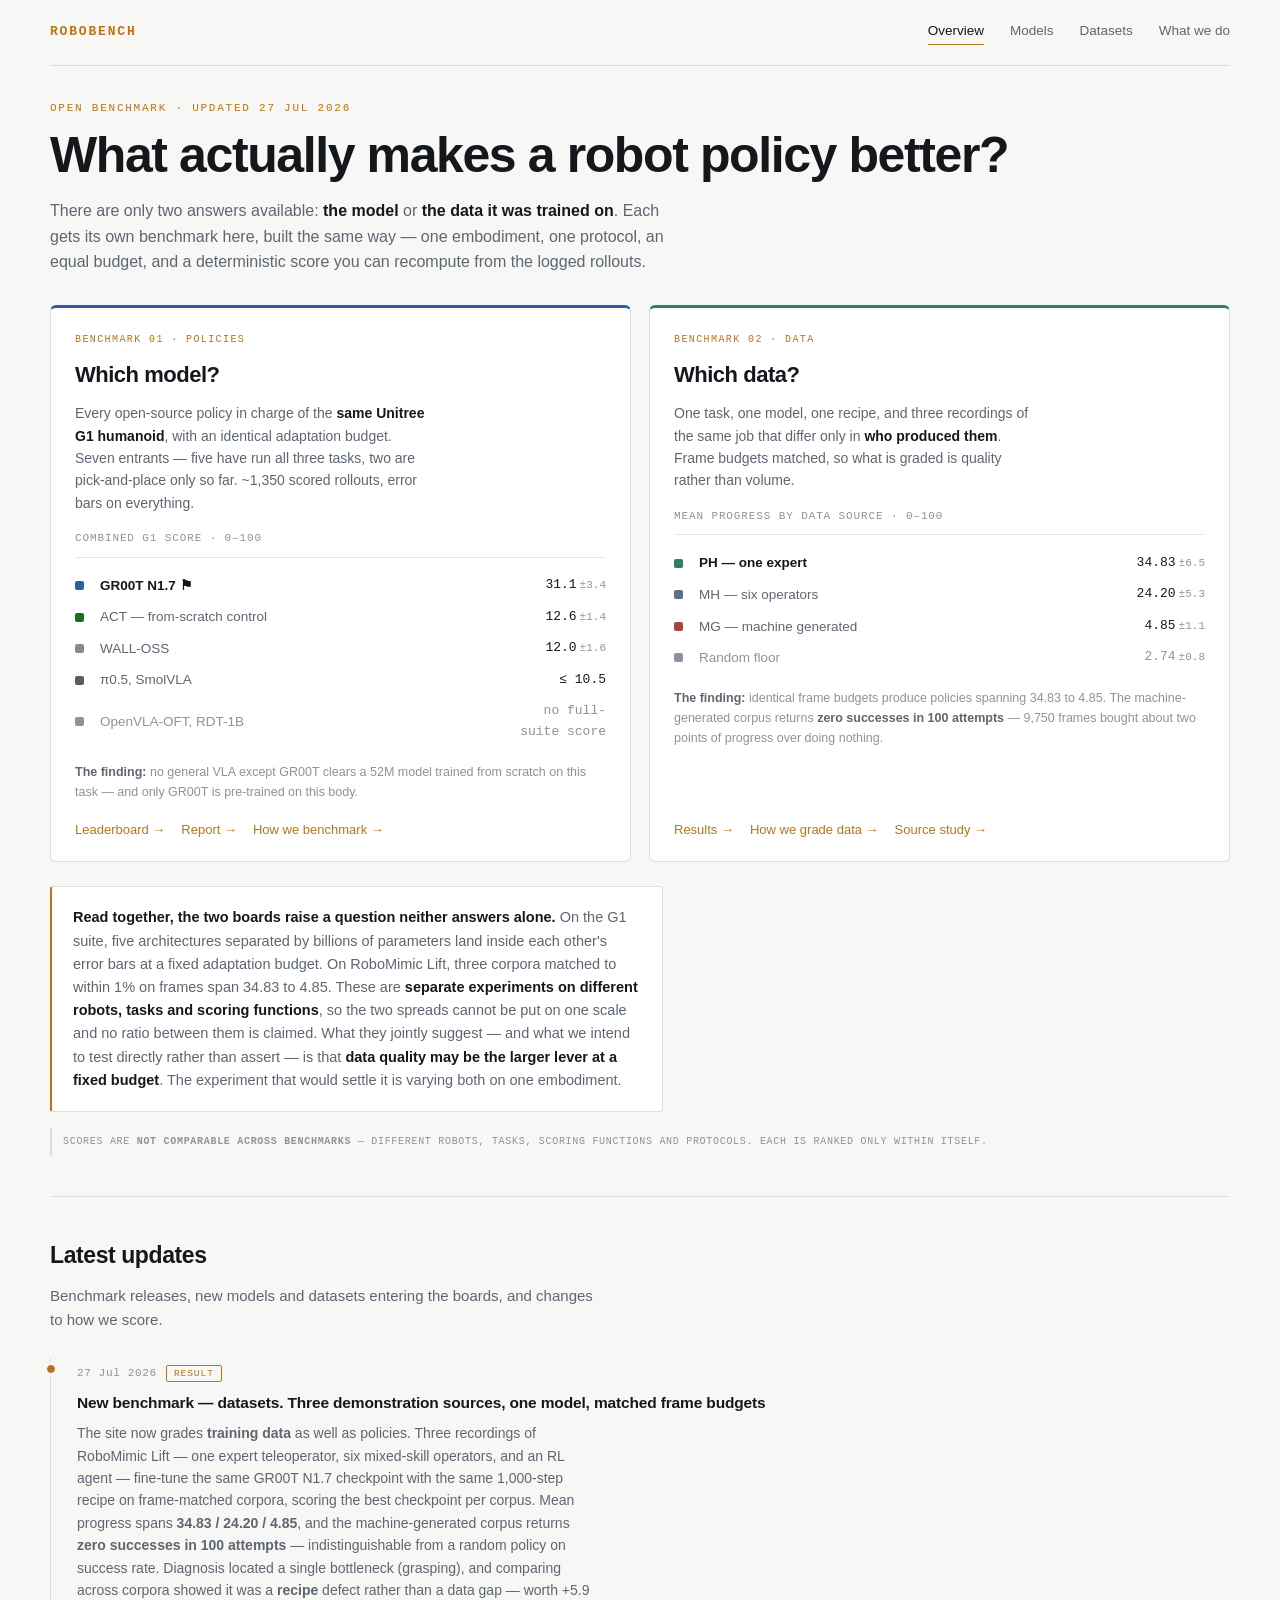
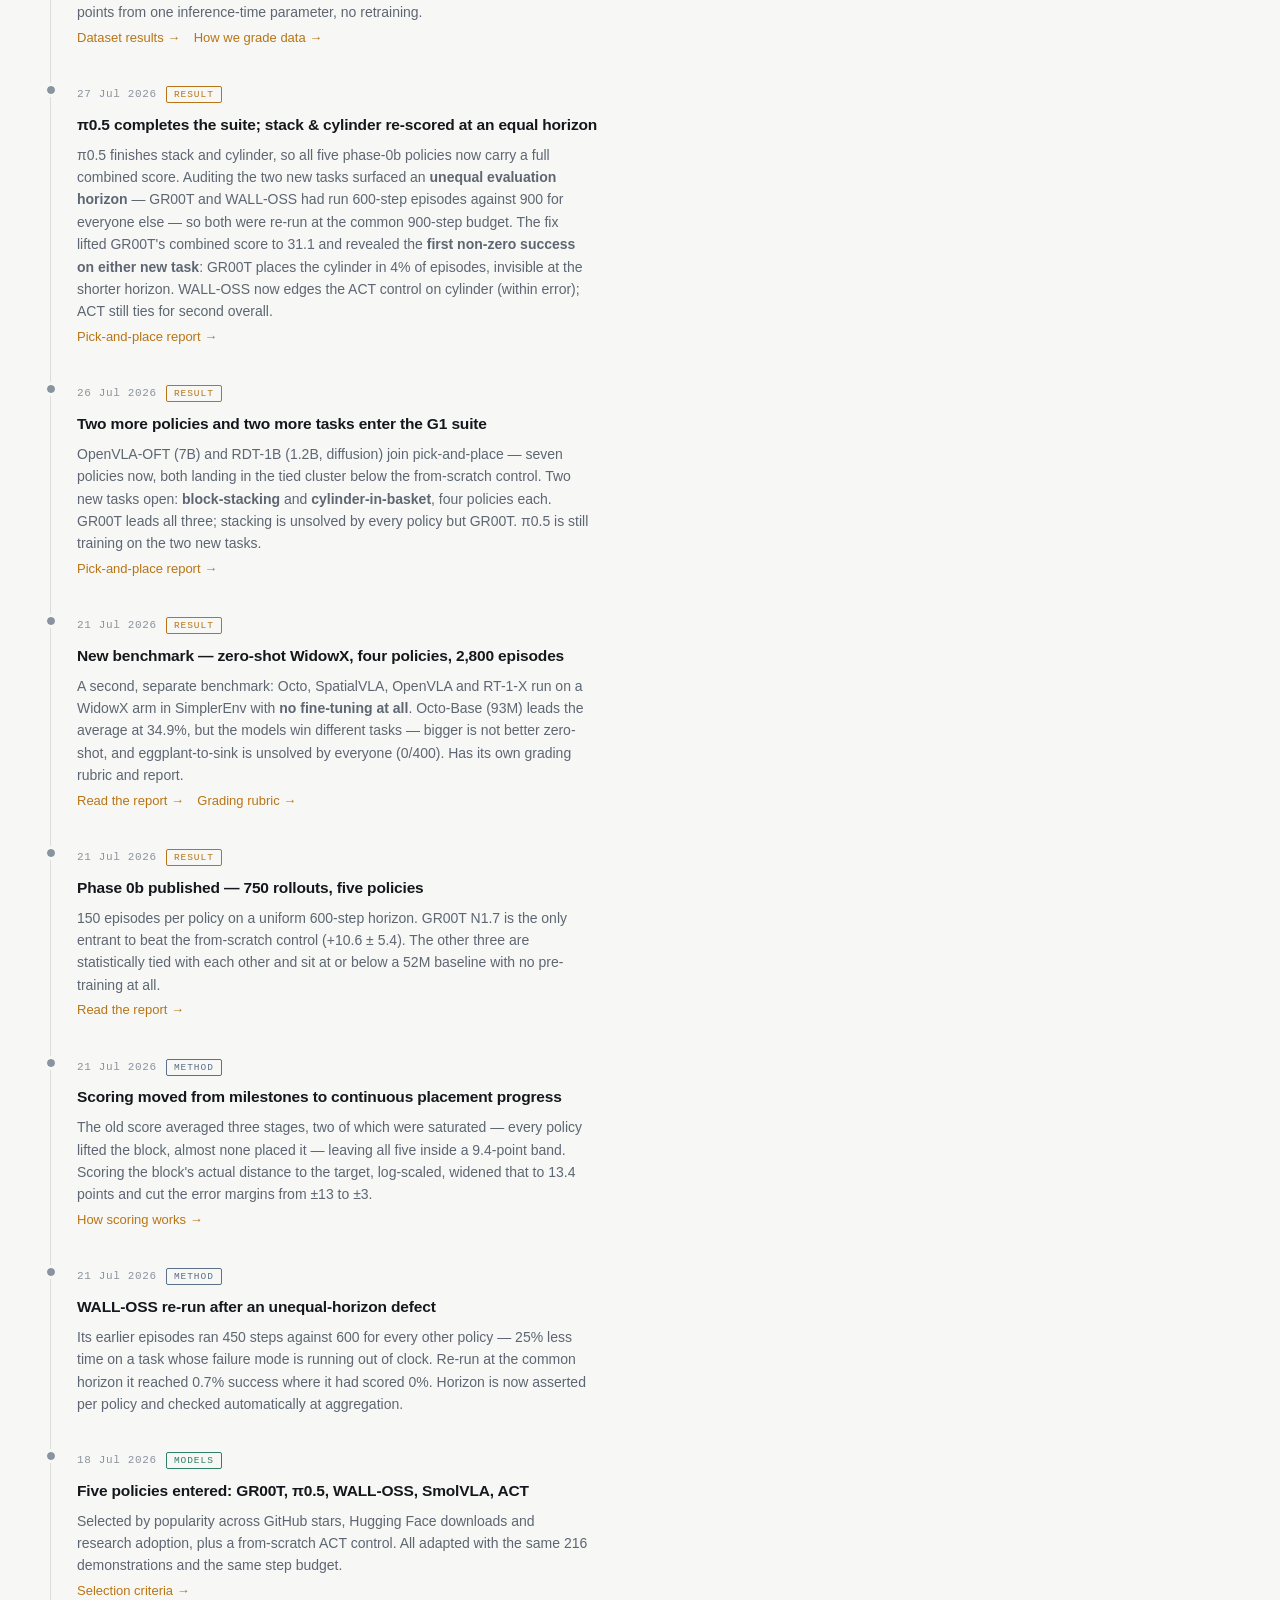
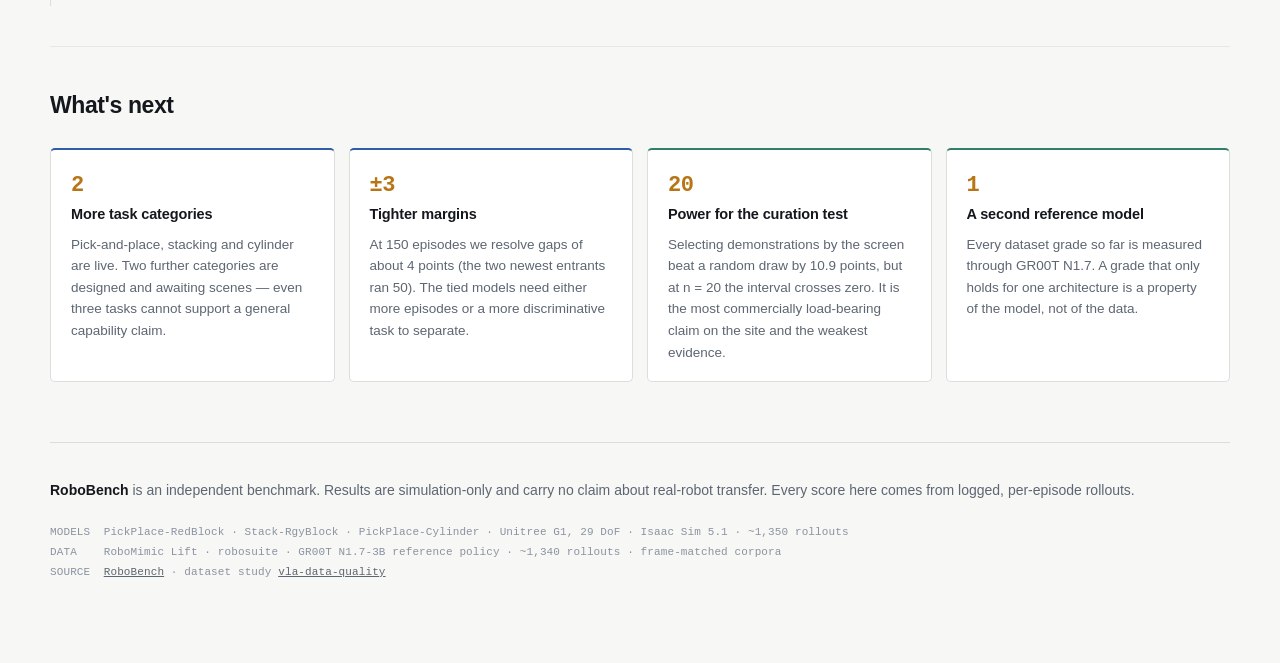
==== commit 9f988d9f: "Add datasets benchmark; split landing page into Models and Datasets The site now grades training dat" ====
--- a/index.html
+++ b/index.html
@@ -3,8 +3,8 @@
 <head>
 <meta charset="UTF-8">
 <meta name="viewport" content="width=device-width, initial-scale=1.0">
-<title>RoboBench — an open benchmark for robot policies</title>
-<meta name="description" content="Standardised, auditable benchmarking of open-source vision-language-action robot policies on a single embodiment.">
+<title>RoboBench — open benchmarks for robot policies and the data that trains them</title>
+<meta name="description" content="Two benchmarks under one protocol: which robot policy is best on a standardised humanoid, and which training data actually makes a policy better.">
 <link rel="stylesheet" href="assets/style.css">
 </head>
 <body>
@@ -12,299 +12,103 @@
 
   <nav class="nav">
     <a class="brand" href="index.html">RoboBench</a>
-    <a class="l" href="index.html" aria-current="page">Leaderboard</a>
-    <a class="l" href="index.html#benchmarks">Benchmarks</a>
-    <a class="l" href="methodology.html">How we benchmark</a>
+    <a class="l" href="index.html" aria-current="page">Overview</a>
+    <a class="l" href="models.html">Models</a>
+    <a class="l" href="datasets.html">Datasets</a>
     <a class="l" href="about.html">What we do</a>
   </nav>
 
   <section class="hero">
     <div class="kicker">Open benchmark · updated 27 Jul 2026</div>
-    <h1>Global leaderboard</h1>
-    <p class="standfirst">Every open-source robot policy, put in charge of the <b>same humanoid</b>, on the <b>same tasks</b>, with an <b>identical adaptation budget</b> — scored from auditable simulated rollouts. One number, ranked, with error bars.</p>
-
-    <div class="master">
-      <div class="master-head">
-        <span class="master-title">Combined score — the G1 suite</span>
-        <span class="master-sub">mean placement progress across all three tasks · 0–100</span>
-      </div>
-
-      <div class="mbar-row">
-        <div class="mbar-label"><span class="swatch" style="background:var(--groot)"></span>GR00T N1.7 ⚑<sup>†</sup></div>
-        <div class="mbar-track">
-          <div class="mbar-fill" style="width:88.9%;background:var(--groot)"></div>
-          <div class="mbar-whisker" style="left:79.1%;width:19.5%"></div>
-        </div>
-        <div class="mbar-val">31.1<span class="mbar-ci">± 3.4</span></div>
-      </div>
-
-      <div class="mbar-row">
-        <div class="mbar-label"><span class="swatch" style="background:var(--act)"></span>ACT</div>
-        <div class="mbar-track">
-          <div class="mbar-fill" style="width:36.0%;background:var(--act)"></div>
-          <div class="mbar-whisker" style="left:32.0%;width:7.9%"></div>
-        </div>
-        <div class="mbar-val">12.6<span class="mbar-ci">± 1.4</span></div>
-      </div>
-
-      <div class="mbar-row">
-        <div class="mbar-label"><span class="swatch" style="background:var(--g2)"></span>WALL-OSS<sup>†</sup></div>
-        <div class="mbar-track">
-          <div class="mbar-fill" style="width:34.3%;background:var(--g2)"></div>
-          <div class="mbar-whisker" style="left:29.8%;width:9.1%"></div>
-        </div>
-        <div class="mbar-val">12.0<span class="mbar-ci">± 1.6</span></div>
-      </div>
-
-      <div class="mbar-row">
-        <div class="mbar-label"><span class="swatch" style="background:var(--g3)"></span>π0.5</div>
-        <div class="mbar-track">
-          <div class="mbar-fill" style="width:30.0%;background:var(--g3)"></div>
-          <div class="mbar-whisker" style="left:26.2%;width:7.5%"></div>
-        </div>
-        <div class="mbar-val">10.5<span class="mbar-ci">± 1.3</span></div>
-      </div>
-
-      <div class="mbar-row">
-        <div class="mbar-label"><span class="swatch" style="background:var(--g1)"></span>SmolVLA</div>
-        <div class="mbar-track">
-          <div class="mbar-fill" style="width:29.4%;background:var(--g1)"></div>
-          <div class="mbar-whisker" style="left:25.3%;width:8.2%"></div>
-        </div>
-        <div class="mbar-val">10.3<span class="mbar-ci">± 1.4</span></div>
-      </div>
-
-      <div class="master-divider">Pick-and-place only · full-suite score pending</div>
-
-      <div class="mbar-row provisional">
-        <div class="mbar-label"><span class="swatch" style="background:var(--g4)"></span>OpenVLA-OFT</div>
-        <div class="mbar-track">
-          <div class="mbar-fill prov" style="width:64.6%;background-color:var(--g4)"></div>
-          <div class="mbar-whisker" style="left:51.7%;width:25.7%"></div>
-        </div>
-        <div class="mbar-val">22.6<span class="mbar-ci">± 4.5</span></div>
-      </div>
-
-      <div class="mbar-row provisional">
-        <div class="mbar-label"><span class="swatch" style="background:var(--g5)"></span>RDT-1B</div>
-        <div class="mbar-track">
-          <div class="mbar-fill prov" style="width:59.7%;background-color:var(--g5)"></div>
-          <div class="mbar-whisker" style="left:46.6%;width:26.3%"></div>
-        </div>
-        <div class="mbar-val">20.9<span class="mbar-ci">± 4.6</span></div>
-      </div>
-
-      <p class="master-note"><b style="color:var(--dim)">Combined</b> = the mean of a policy's pick-and-place, stack and cylinder scores (each 0–100 placement progress, equal weight). The five <b style="color:var(--dim)">solid</b> bars ran all three tasks, each at an equal per-task horizon; <b style="color:var(--dim)">ACT, the 52M from-scratch control, is tied with WALL-OSS for second overall</b>, and no general VLA except GR00T clears it. The two <b style="color:var(--dim)">hatched</b> bars below the divider are pick-and-place only — one comparatively easy task, <b style="color:var(--dim)">not</b> a combined score — so expect them to drop once they face stacking, where every policy but GR00T scores ~0. OpenVLA-OFT and RDT-1B have not yet been run on stack or cylinder. <sup>†</sup> GR00T and WALL-OSS include a partial-checkpoint cylinder score (6k / 10k of 20k steps).</p>
-    </div>
-
-    <p class="detail-label">Per-task detail</p>
-
-    <div class="tabs" role="tablist">
-      <button class="tab active" data-task="redblock" role="tab" aria-selected="true">Pick-and-place</button>
-      <button class="tab" data-task="stack" role="tab" aria-selected="false">Stack</button>
-      <button class="tab" data-task="cylinder" role="tab" aria-selected="false">Cylinder</button>
-    </div>
-
-    <div class="tab-panel active" data-panel="redblock">
-    <div class="lb">
-      <table>
-        <tr>
-          <th>#</th><th>Model</th><th>Params</th><th>Score</th><th>τ50</th>
-          <th>Success</th><th>Speed</th><th>Episodes</th>
-        </tr>
-
-        <!-- ═══ ADD A MODEL: copy one <tr> block, edit values, keep rows in score order ═══ -->
-        <tr class="lead">
-          <td class="rk">1</td>
-          <td class="nm"><span class="swatch" style="background:var(--groot)"></span>GR00T N1.7 ⚑<i>NVIDIA · humanoid-native</i></td>
-          <td class="m">3B</td>
-          <td class="m"><span class="sc">36.2</span><br><span class="ci">± 4.3</span></td>
-          <td class="m">3.93</td><td class="m">4.0%</td><td class="m">19.8/s</td><td class="m">150</td>
-        </tr>
-        <tr>
-          <td class="rk">—</td>
-          <td class="nm"><span class="swatch" style="background:var(--act)"></span>ACT<i>control · no pre-training</i></td>
-          <td class="m">52M</td>
-          <td class="m"><span class="sc">25.6</span><br><span class="ci">± 3.2</span></td>
-          <td class="m">4.44</td><td class="m">1.3%</td><td class="m">29.3/s</td><td class="m">150</td>
-        </tr>
-        <tr>
-          <td class="rk">=2</td>
-          <td class="nm"><span class="swatch" style="background:var(--g1)"></span>SmolVLA<i>Hugging Face</i></td>
-          <td class="m">450M</td>
-          <td class="m"><span class="sc">23.9</span><br><span class="ci">± 2.9</span></td>
-          <td class="m">4.68</td><td class="m">0%</td><td class="m">18.4/s</td><td class="m">150</td>
-        </tr>
-        <tr>
-          <td class="rk">=2</td>
-          <td class="nm"><span class="swatch" style="background:var(--g2)"></span>WALL-OSS<i>X Square Robot</i></td>
-          <td class="m">~4B</td>
-          <td class="m"><span class="sc">23.7</span><br><span class="ci">± 3.0</span></td>
-          <td class="m">4.78</td><td class="m">0.7%</td><td class="m">15.1/s</td><td class="m">150</td>
-        </tr>
-        <tr>
-          <td class="rk">=2</td>
-          <td class="nm"><span class="swatch" style="background:var(--g3)"></span>π0.5<i>Physical Intelligence</i></td>
-          <td class="m">4.1B</td>
-          <td class="m"><span class="sc">22.9</span><br><span class="ci">± 2.8</span></td>
-          <td class="m">4.77</td><td class="m">0%</td><td class="m">22.3/s</td><td class="m">150</td>
-        </tr>
-        <tr>
-          <td class="rk">=2</td>
-          <td class="nm"><span class="swatch" style="background:var(--g4)"></span>OpenVLA-OFT<i>Stanford · fine-tuned</i></td>
-          <td class="m">7B</td>
-          <td class="m"><span class="sc">22.6</span><br><span class="ci">± 4.5</span></td>
-          <td class="m">4.74</td><td class="m">0%</td><td class="m">14.9/s</td><td class="m">50</td>
-        </tr>
-        <tr>
-          <td class="rk">=2</td>
-          <td class="nm"><span class="swatch" style="background:var(--g5)"></span>RDT-1B<i>Tsinghua · diffusion, bimanual</i></td>
-          <td class="m">1.2B</td>
-          <td class="m"><span class="sc">20.9</span><br><span class="ci">± 4.6</span></td>
-          <td class="m">4.98</td><td class="m">0%</td><td class="m">16.3/s</td><td class="m">50</td>
-        </tr>
-        <!-- ═══ END MODEL ROWS ═══ -->
-      </table>
-    </div>
-
-    <p class="tie" style="margin-top:14px">Five models share rank 2 — their margins overlap almost entirely, so ranking them would report noise as a result. <a href="methodology.html" style="color:var(--signal);text-decoration:none">How ties are decided →</a></p>
-    </div><!-- /panel redblock -->
-
-    <div class="tab-panel" data-panel="stack">
-      <p class="panel-sub">Stack — red, then yellow, then green. &nbsp;50 episodes each · 900-step horizon.</p>
-      <div class="lb">
-        <table>
-          <tr><th>#</th><th>Model</th><th>Params</th><th>Score</th><th>τ50</th><th>Success</th><th>Speed</th><th>Episodes</th></tr>
-          <tr class="lead">
-            <td class="rk">1</td>
-            <td class="nm"><span class="swatch" style="background:var(--groot)"></span>GR00T N1.7 ⚑<i>NVIDIA · humanoid-native</i></td>
-            <td class="m">3B</td>
-            <td class="m"><span class="sc">14.0</span><br><span class="ci">± 4.6</span></td>
-            <td class="m">9.00</td><td class="m">0%</td><td class="m">18.4/s</td><td class="m">50</td>
-          </tr>
-          <tr>
-            <td class="rk">=2</td>
-            <td class="nm"><span class="swatch" style="background:var(--g1)"></span>SmolVLA<i>Hugging Face</i></td>
-            <td class="m">450M</td>
-            <td class="m"><span class="sc">0.7</span><br><span class="ci">± 1.0</span></td>
-            <td class="m">11.0</td><td class="m">0%</td><td class="m">16.3/s</td><td class="m">50</td>
-          </tr>
-          <tr>
-            <td class="rk">—</td>
-            <td class="nm"><span class="swatch" style="background:var(--act)"></span>ACT<i>control · no pre-training</i></td>
-            <td class="m">52M</td>
-            <td class="m"><span class="sc">0.6</span><br><span class="ci">± 1.1</span></td>
-            <td class="m">11.0</td><td class="m">0%</td><td class="m">16.5/s</td><td class="m">50</td>
-          </tr>
-          <tr>
-            <td class="rk">=2</td>
-            <td class="nm"><span class="swatch" style="background:var(--g3)"></span>π0.5<i>Physical Intelligence</i></td>
-            <td class="m">4.1B</td>
-            <td class="m"><span class="sc">0.6</span><br><span class="ci">± 1.1</span></td>
-            <td class="m">11.0</td><td class="m">0%</td><td class="m">12.2/s</td><td class="m">50</td>
-          </tr>
-          <tr>
-            <td class="rk">=2</td>
-            <td class="nm"><span class="swatch" style="background:var(--g2)"></span>WALL-OSS<i>X Square Robot</i></td>
-            <td class="m">~4B</td>
-            <td class="m"><span class="sc">0.2</span><br><span class="ci">± 0.4</span></td>
-            <td class="m">11.0</td><td class="m">0%</td><td class="m">12.2/s</td><td class="m">50</td>
-          </tr>
-        </table>
-      </div>
-      <p class="tie" style="margin-top:14px">Only GR00T makes measurable progress — every other policy sits at the tolerance floor (τ50 = 11.0 is the grid maximum: the block never came close). Stacking is effectively unsolved.</p>
-    </div>
-
-    <div class="tab-panel" data-panel="cylinder">
-      <p class="panel-sub">Cylinder — place it in the basket. &nbsp;50 episodes each · 900-step horizon.</p>
-      <div class="lb">
-        <table>
-          <tr><th>#</th><th>Model</th><th>Params</th><th>Score</th><th>τ50</th><th>Success</th><th>Speed</th><th>Episodes</th></tr>
-          <tr class="lead">
-            <td class="rk">1</td>
-            <td class="nm"><span class="swatch" style="background:var(--groot)"></span>GR00T N1.7 ⚑<i>NVIDIA · humanoid-native</i></td>
-            <td class="m">3B</td>
-            <td class="m"><span class="sc">43.2</span><br><span class="ci">± 8.1</span></td>
-            <td class="m">1.93</td><td class="m">4.0%</td><td class="m">18.9/s</td><td class="m">50 <sup>†</sup></td>
-          </tr>
-          <tr>
-            <td class="rk">=2</td>
-            <td class="nm"><span class="swatch" style="background:var(--g2)"></span>WALL-OSS<i>X Square Robot</i></td>
-            <td class="m">~4B</td>
-            <td class="m"><span class="sc">12.1</span><br><span class="ci">± 3.7</span></td>
-            <td class="m">2.48</td><td class="m">0%</td><td class="m">14.7/s</td><td class="m">50 <sup>†</sup></td>
-          </tr>
-          <tr>
-            <td class="rk">—</td>
-            <td class="nm"><span class="swatch" style="background:var(--act)"></span>ACT<i>control · no pre-training</i></td>
-            <td class="m">52M</td>
-            <td class="m"><span class="sc">11.6</span><br><span class="ci">± 2.4</span></td>
-            <td class="m">2.50</td><td class="m">0%</td><td class="m">16.1/s</td><td class="m">50</td>
-          </tr>
-          <tr>
-            <td class="rk">=2</td>
-            <td class="nm"><span class="swatch" style="background:var(--g3)"></span>π0.5<i>Physical Intelligence</i></td>
-            <td class="m">4.1B</td>
-            <td class="m"><span class="sc">8.0</span><br><span class="ci">± 2.6</span></td>
-            <td class="m">2.76</td><td class="m">0%</td><td class="m">14.9/s</td><td class="m">50</td>
-          </tr>
-          <tr>
-            <td class="rk">=2</td>
-            <td class="nm"><span class="swatch" style="background:var(--g1)"></span>SmolVLA<i>Hugging Face</i></td>
-            <td class="m">450M</td>
-            <td class="m"><span class="sc">6.3</span><br><span class="ci">± 3.0</span></td>
-            <td class="m">2.78</td><td class="m">0%</td><td class="m">16.7/s</td><td class="m">50</td>
-          </tr>
-        </table>
-      </div>
-      <p class="tie" style="margin-top:14px">GR00T clears the field with the suite's <b>first non-zero success</b> — it places the cylinder in 4% of episodes, invisible at the shorter horizon. WALL-OSS and the ACT control are tied just behind (12.1 vs 11.6, margins overlap). <sup>†</sup> GR00T and WALL-OSS use <b>partial checkpoints</b> (6k and 10k of 20k steps — a disk fault cut training short); both were re-run at the standard 900-step horizon, so treat those two as provisional on training-steps, not horizon.</p>
-    </div>
-
-    <p class="scorekey"><b>Score</b> = placement progress, 0–100, how much of the block's distance to the target was closed (100 = placed). <b>τ50</b> = target tolerance a policy hits half the time, lower is better. <b>±</b> = 95% margin. <a href="methodology.html">Full scoring rule →</a></p>
+    <h1>What actually makes a robot policy better?</h1>
+    <p class="standfirst">There are only two answers available: <b>the model</b> or <b>the data it was trained on</b>. Each gets its own benchmark here, built the same way — one embodiment, one protocol, an equal budget, and a deterministic score you can recompute from the logged rollouts.</p>
+
+    <div class="duo">
+
+      <div class="col models">
+        <div class="kicker">Benchmark 01 · Policies</div>
+        <h3>Which model?</h3>
+        <p class="d">Every open-source policy in charge of the <b>same Unitree G1 humanoid</b>, with an identical adaptation budget. Seven entrants — five have run all three tasks, two are pick-and-place only so far. ~1,350 scored rollouts, error bars on everything.</p>
+
+        <p class="q">Combined G1 score · 0–100</p>
+        <div class="mini">
+          <div class="r top">
+            <div class="n"><span class="swatch" style="background:var(--groot)"></span><span class="t">GR00T N1.7 ⚑</span></div>
+            <div class="v">31.1<span class="u">±3.4</span></div>
+          </div>
+          <div class="r">
+            <div class="n"><span class="swatch" style="background:var(--act)"></span><span class="t">ACT — from-scratch control</span></div>
+            <div class="v">12.6<span class="u">±1.4</span></div>
+          </div>
+          <div class="r">
+            <div class="n"><span class="swatch" style="background:var(--g2)"></span><span class="t">WALL-OSS</span></div>
+            <div class="v">12.0<span class="u">±1.6</span></div>
+          </div>
+          <div class="r">
+            <div class="n"><span class="swatch" style="background:var(--g3)"></span><span class="t">π0.5, SmolVLA</span></div>
+            <div class="v">≤ 10.5</div>
+          </div>
+          <div class="r floor">
+            <div class="n"><span class="swatch" style="background:var(--dimmer)"></span><span class="t">OpenVLA-OFT, RDT-1B</span></div>
+            <div class="v">no full-suite score</div>
+          </div>
+        </div>
+
+        <p class="foot"><b>The finding:</b> no general VLA except GR00T clears a 52M model trained from scratch on this task — and only GR00T is pre-trained on this body.</p>
+
+        <div class="links">
+          <a href="models.html">Leaderboard →</a>
+          <a href="report.html">Report →</a>
+          <a href="methodology.html">How we benchmark →</a>
+        </div>
+      </div>
+
+      <div class="col datasets">
+        <div class="kicker">Benchmark 02 · Data</div>
+        <h3>Which data?</h3>
+        <p class="d">One task, one model, one recipe, and three recordings of the same job that differ only in <b>who produced them</b>. Frame budgets matched, so what is graded is quality rather than volume.</p>
+
+        <p class="q">Mean progress by data source · 0–100</p>
+        <div class="mini">
+          <div class="r top">
+            <div class="n"><span class="swatch" style="background:var(--ok)"></span><span class="t">PH — one expert</span></div>
+            <div class="v">34.83<span class="u">±6.5</span></div>
+          </div>
+          <div class="r">
+            <div class="n"><span class="swatch" style="background:var(--mid)"></span><span class="t">MH — six operators</span></div>
+            <div class="v">24.20<span class="u">±5.3</span></div>
+          </div>
+          <div class="r">
+            <div class="n"><span class="swatch" style="background:var(--bad)"></span><span class="t">MG — machine generated</span></div>
+            <div class="v">4.85<span class="u">±1.1</span></div>
+          </div>
+          <div class="r floor">
+            <div class="n"><span class="swatch" style="background:var(--dimmer)"></span><span class="t">Random floor</span></div>
+            <div class="v">2.74<span class="u">±0.8</span></div>
+          </div>
+        </div>
+
+        <p class="foot"><b>The finding:</b> identical frame budgets produce policies spanning 34.83 to 4.85. The machine-generated corpus returns <b>zero successes in 100 attempts</b> — 9,750 frames bought about two points of progress over doing nothing.</p>
+
+        <div class="links">
+          <a href="datasets.html">Results →</a>
+          <a href="methodology-datasets.html">How we grade data →</a>
+          <a href="https://github.com/shaikzaidhaaris/vla-data-quality">Source study →</a>
+        </div>
+      </div>
+
+    </div>
 
     <div class="call">
-      <b>⚑ GR00T has a home advantage.</b> It is the only entrant pre-trained on humanoids of this shape, so its lead means "best for this body", not "best in general". <b>ACT is the control</b>, not a contestant: 52M parameters, no pre-training at all, learning only from this task's 216 demonstrations. It is listed to show what the pre-trained models have to beat — and <b>not one of the five general VLAs does</b>. Only GR00T, pre-trained on this body, clears the from-scratch bar.
-    </div>
-
-    <div class="call quiet"><b>The pattern holds across all three tasks.</b> GR00T leads every board and is the only policy to place anything — a 4% cylinder success, the suite's first. The 52M from-scratch control (ACT) still beats every general VLA on pick-and-place and stack, and is edged only by WALL-OSS on cylinder, within error. Pre-training on internet-scale robot data has yet to clearly beat a from-scratch baseline on this humanoid — only pre-training on <i>this body</i> does.</div>
-
-    <a class="cta" href="report.html">Read the full phase-0b report →</a>
-  </section>
-
-  <section id="benchmarks">
-    <h2>Benchmarks</h2>
-    <p class="lede">RoboBench is a suite. Each benchmark asks a different question, on a different embodiment, with its <b>own protocol, grading rubric, and report</b>. The leaderboard above is the flagship G1 suite; the full set:</p>
-
-    <div class="grid" style="margin-top:26px">
-      <div class="card" style="border-top:3px solid var(--groot)">
-        <div style="font-family:var(--mono);font-size:10px;letter-spacing:.1em;text-transform:uppercase;color:var(--dimmer)">Equal-adaptation · Unitree G1</div>
-        <h4 style="margin-top:6px">G1 pick-and-place</h4>
-        <p>Seven policies, one humanoid, three tasks, an identical fine-tuning budget — who adapts best to this body? ~1,350 rollouts, continuous placement scoring.</p>
-        <p style="font-family:var(--mono);font-size:12px;color:var(--text);margin-top:10px">Leader: GR00T N1.7 · 31.1 combined</p>
-        <div style="margin-top:14px;display:flex;gap:16px;font-size:13px;flex-wrap:wrap">
-          <a href="report.html" style="color:var(--signal);text-decoration:none">Report →</a>
-          <a href="diagnostics.html" style="color:var(--signal);text-decoration:none">Diagnostics →</a>
-          <a href="methodology.html" style="color:var(--signal);text-decoration:none">Rubric →</a>
-        </div>
-      </div>
-      <div class="card" style="border-top:3px solid var(--ok)">
-        <div style="font-family:var(--mono);font-size:10px;letter-spacing:.1em;text-transform:uppercase;color:var(--dimmer)">Zero-shot · WidowX / SimplerEnv</div>
-        <h4 style="margin-top:6px">Zero-shot WidowX</h4>
-        <p>Four policies, one WidowX arm, <b>no fine-tuning at all</b> — what can a shipped checkpoint do out of the box? 2,800 episodes across seven Bridge-style tasks.</p>
-        <p style="font-family:var(--mono);font-size:12px;color:var(--text);margin-top:10px">Leader: Octo-Base · 34.9%</p>
-        <div style="margin-top:14px;display:flex;gap:16px;font-size:13px">
-          <a href="report-widowx.html" style="color:var(--signal);text-decoration:none">Report →</a>
-          <a href="rubric-widowx.html" style="color:var(--signal);text-decoration:none">Rubric →</a>
-        </div>
-      </div>
-    </div>
-
-    <p class="tie" style="margin-top:16px">Scores are <b>not comparable across benchmarks</b> — different arms, tasks, and protocols. Each is ranked only within itself.</p>
+      <b>Read together, the two boards raise a question neither answers alone.</b> On the G1 suite, five architectures separated by billions of parameters land inside each other's error bars at a fixed adaptation budget. On RoboMimic Lift, three corpora matched to within 1% on frames span 34.83 to 4.85. These are <b>separate experiments on different robots, tasks and scoring functions</b>, so the two spreads cannot be put on one scale and no ratio between them is claimed. What they jointly suggest — and what we intend to test directly rather than assert — is that <b>data quality may be the larger lever at a fixed budget</b>. The experiment that would settle it is varying both on one embodiment.
+    </div>
+
+    <p class="tie" style="margin-top:16px">Scores are <b>not comparable across benchmarks</b> — different robots, tasks, scoring functions and protocols. Each is ranked only within itself.</p>
   </section>
 
   <section>
     <h2>Latest updates</h2>
-    <p class="lede">Benchmark releases, new models entering the leaderboard, and changes to how we score.</p>
+    <p class="lede">Benchmark releases, new models and datasets entering the boards, and changes to how we score.</p>
 
     <div class="feed">
 
@@ -318,8 +122,15 @@
 
       <div class="item new">
         <span class="when">27 Jul 2026</span><span class="tag result">Result</span>
+        <h4>New benchmark — datasets. Three demonstration sources, one model, matched frame budgets</h4>
+        <p>The site now grades <b>training data</b> as well as policies. Three recordings of RoboMimic Lift — one expert teleoperator, six mixed-skill operators, and an RL agent — fine-tune the same GR00T N1.7 checkpoint with the same 1,000-step recipe on frame-matched corpora, scoring the best checkpoint per corpus. Mean progress spans <b>34.83 / 24.20 / 4.85</b>, and the machine-generated corpus returns <b>zero successes in 100 attempts</b> — indistinguishable from a random policy on success rate. Diagnosis located a single bottleneck (grasping), and comparing across corpora showed it was a <b>recipe</b> defect rather than a data gap — worth +5.9 points from one inference-time parameter, no retraining.</p>
+        <a class="more" href="datasets.html">Dataset results →</a> &nbsp; <a class="more" href="methodology-datasets.html">How we grade data →</a>
+      </div>
+
+      <div class="item">
+        <span class="when">27 Jul 2026</span><span class="tag result">Result</span>
         <h4>π0.5 completes the suite; stack &amp; cylinder re-scored at an equal horizon</h4>
-        <p>π0.5 finishes stack and cylinder, so all five phase-0b policies now carry a full combined score. Auditing the two new tasks surfaced an <b>unequal evaluation horizon</b> — GR00T and WALL-OSS had run 600-step episodes against 900 for everyone else — so both were re-run at the common 900-step budget. The fix lifted GR00T's combined score to 31.1 and revealed the suite's <b>first non-zero success</b>: GR00T places the cylinder in 4% of episodes, invisible at the shorter horizon. WALL-OSS now edges the ACT control on cylinder (within error); ACT still ties for second overall.</p>
+        <p>π0.5 finishes stack and cylinder, so all five phase-0b policies now carry a full combined score. Auditing the two new tasks surfaced an <b>unequal evaluation horizon</b> — GR00T and WALL-OSS had run 600-step episodes against 900 for everyone else — so both were re-run at the common 900-step budget. The fix lifted GR00T's combined score to 31.1 and revealed the <b>first non-zero success on either new task</b>: GR00T places the cylinder in 4% of episodes, invisible at the shorter horizon. WALL-OSS now edges the ACT control on cylinder (within error); ACT still ties for second overall.</p>
         <a class="more" href="report.html">Pick-and-place report →</a>
       </div>
 
@@ -370,20 +181,25 @@
   <section>
     <h2>What's next</h2>
     <div class="grid">
-      <div class="card">
+      <div class="card" style="border-top:2px solid var(--groot)">
         <div class="big">2</div>
         <h4>More task categories</h4>
-        <p>Pick-and-place, stacking and cylinder are now live. Two further categories are designed and awaiting scenes — even three tasks cannot support a general capability claim.</p>
-      </div>
-      <div class="card">
+        <p>Pick-and-place, stacking and cylinder are live. Two further categories are designed and awaiting scenes — even three tasks cannot support a general capability claim.</p>
+      </div>
+      <div class="card" style="border-top:2px solid var(--groot)">
         <div class="big">±3</div>
         <h4>Tighter margins</h4>
-        <p>At 150 episodes we resolve gaps of about 4 points (the two newest entrants ran 50). The five tied models need either more episodes or a more discriminative task to separate.</p>
-      </div>
-      <div class="card">
+        <p>At 150 episodes we resolve gaps of about 4 points (the two newest entrants ran 50). The tied models need either more episodes or a more discriminative task to separate.</p>
+      </div>
+      <div class="card" style="border-top:2px solid var(--ok)">
+        <div class="big">20</div>
+        <h4>Power for the curation test</h4>
+        <p>Selecting demonstrations by the screen beat a random draw by 10.9 points, but at n = 20 the interval crosses zero. It is the most commercially load-bearing claim on the site and the weakest evidence.</p>
+      </div>
+      <div class="card" style="border-top:2px solid var(--ok)">
         <div class="big">1</div>
-        <h4>The stopping problem</h4>
-        <p>GR00T locates the target best and then carries the block back out again. A halt-when-close rule is the cheapest experiment on the list.</p>
+        <h4>A second reference model</h4>
+        <p>Every dataset grade so far is measured through GR00T N1.7. A grade that only holds for one architecture is a property of the model, not of the data.</p>
       </div>
     </div>
   </section>
@@ -391,56 +207,12 @@
   <footer>
     <b>RoboBench</b> is an independent benchmark. Results are simulation-only and carry no claim about real-robot transfer. Every score here comes from logged, per-episode rollouts.
     <div class="meta">
-      TASK &nbsp;PickPlace-RedBlock · Stack-RgyBlock · PickPlace-Cylinder · Unitree G1 humanoid, 29 DoF, 2-finger grippers<br>
-      SIM &nbsp;&nbsp;NVIDIA Isaac Sim 5.1 · single NVIDIA L40S<br>
-      DATA &nbsp;216 demonstrations/task · 20,000 training steps per model (ACT 60,000, from scratch)<br>
-      RUNS &nbsp;50–150 episodes per cell · ~1,350 scored rollouts · 600-step horizon (pick-and-place) · 900-step (stack, cylinder)
+      MODELS &nbsp;PickPlace-RedBlock · Stack-RgyBlock · PickPlace-Cylinder · Unitree G1, 29 DoF · Isaac Sim 5.1 · ~1,350 rollouts<br>
+      DATA &nbsp;&nbsp;&nbsp;RoboMimic Lift · robosuite · GR00T N1.7-3B reference policy · ~1,340 rollouts · frame-matched corpora<br>
+      SOURCE &nbsp;<a href="https://github.com/GuraseesWasNotAvailable/RoboBench">RoboBench</a> · dataset study <a href="https://github.com/shaikzaidhaaris/vla-data-quality">vla-data-quality</a>
     </div>
   </footer>
 
 </div>
-<script>
-(function(){
-  // ---- task tabs (progressive enhancement) ----
-  var tabs = Array.prototype.slice.call(document.querySelectorAll('.tab[data-task]'));
-  var panels = Array.prototype.slice.call(document.querySelectorAll('.tab-panel[data-panel]'));
-  if (tabs.length && panels.length) {
-    document.documentElement.classList.add('js-tabs');
-    tabs.forEach(function(t){
-      t.addEventListener('click', function(){
-        var task = t.getAttribute('data-task');
-        tabs.forEach(function(x){
-          var on = x === t;
-          x.classList.toggle('active', on);
-          x.setAttribute('aria-selected', on ? 'true' : 'false');
-        });
-        panels.forEach(function(p){
-          p.classList.toggle('active', p.getAttribute('data-panel') === task);
-        });
-      });
-    });
-  }
-  // ---- score sparklines: bar length proportional to score within each task ----
-  Array.prototype.slice.call(document.querySelectorAll('.lb table')).forEach(function(tbl){
-    var scs = Array.prototype.slice.call(tbl.querySelectorAll('td .sc'));
-    var max = 0, items = [];
-    scs.forEach(function(sc){
-      var v = parseFloat(sc.textContent);
-      if (!isNaN(v)) { items.push([sc, v]); if (v > max) max = v; }
-    });
-    if (max <= 0) return;
-    items.forEach(function(pair){
-      var sc = pair[0], v = pair[1];
-      if (sc.parentNode.querySelector('.bar')) return;
-      var bar = document.createElement('span');
-      bar.className = 'bar';
-      bar.style.width = Math.max(2, Math.round(v / max * 100)) + 'px';
-      var br = sc.nextElementSibling;                     // the <br> after the score
-      if (br && br.tagName === 'BR') br.parentNode.insertBefore(bar, br.nextSibling);
-      else sc.parentNode.appendChild(bar);
-    });
-  });
-})();
-</script>
 </body>
 </html>
--- a/assets/style.css
+++ b/assets/style.css
@@ -3,6 +3,7 @@
   --text:#E6E9EE; --dim:#868F9D; --dimmer:#5A6472;
   --signal:#E8A33D; --ok:#5FB49C; --mid:#5B7089; --bad:#C4635C;
   --groot:#4478d0; --act:#2b8a2b; --g1:#9d9d97; --g2:#c2c2ba; --g3:#82827c; --g4:#707069; --g5:#9a9a92;
+  --hatch:rgba(255,255,255,.18);
   --mono:ui-monospace,"SF Mono","Cascadia Mono","Roboto Mono",Consolas,monospace;
   --sans:ui-sans-serif,-apple-system,BlinkMacSystemFont,"Segoe UI",Roboto,Helvetica,Arial,sans-serif;
 }
@@ -11,17 +12,24 @@
     --bg:#F7F7F5; --panel:#FFFFFF; --panel-2:#F1F2F0; --line:#DCDEDA; --line-soft:#E7E8E5;
     --text:#14181D; --dim:#5D6672; --dimmer:#8A93A0;
     --signal:#B87516; --ok:#2F7F6B; --mid:#5B7089; --bad:#A8453E;
+    /* chart series need darkening too — the dark-tuned greys vanish on white */
+    --groot:#2F5DA8; --act:#1F6B1F; --g1:#6F6F68; --g2:#8B8B83; --g3:#5E5E58; --g4:#4F4F49; --g5:#7A7A72;
+    --hatch:rgba(0,0,0,.22);
   }
 }
 :root[data-theme="dark"]{
   --bg:#0E1116; --panel:#161A21; --panel-2:#1C212A; --line:#262C36; --line-soft:#1E242D;
   --text:#E6E9EE; --dim:#868F9D; --dimmer:#5A6472;
-  --signal:#E8A33D; --ok:#5FB49C; --bad:#C4635C;
+  --signal:#E8A33D; --ok:#5FB49C; --mid:#5B7089; --bad:#C4635C;
+  --groot:#4478d0; --act:#2b8a2b; --g1:#9d9d97; --g2:#c2c2ba; --g3:#82827c; --g4:#707069; --g5:#9a9a92;
+  --hatch:rgba(255,255,255,.18);
 }
 :root[data-theme="light"]{
   --bg:#F7F7F5; --panel:#FFFFFF; --panel-2:#F1F2F0; --line:#DCDEDA; --line-soft:#E7E8E5;
   --text:#14181D; --dim:#5D6672; --dimmer:#8A93A0;
-  --signal:#B87516; --ok:#2F7F6B; --bad:#A8453E;
+  --signal:#B87516; --ok:#2F7F6B; --mid:#5B7089; --bad:#A8453E;
+  --groot:#2F5DA8; --act:#1F6B1F; --g1:#6F6F68; --g2:#8B8B83; --g3:#5E5E58; --g4:#4F4F49; --g5:#7A7A72;
+  --hatch:rgba(0,0,0,.22);
 }
 
 *{box-sizing:border-box;margin:0;padding:0}
@@ -128,12 +136,21 @@
 .master-divider{font-family:var(--mono);font-size:9.5px;letter-spacing:.1em;text-transform:uppercase;
                 color:var(--dimmer);margin:22px 0 8px;padding-top:15px;border-top:1px dashed var(--line)}
 .mbar-fill.prov{opacity:.6;
-  background-image:repeating-linear-gradient(45deg,rgba(0,0,0,0) 0 4px,rgba(255,255,255,.18) 4px 8px)}
+  background-image:repeating-linear-gradient(45deg,rgba(0,0,0,0) 0 4px,var(--hatch) 4px 8px)}
 .mbar-row.provisional .mbar-val{color:var(--dim);font-weight:650}
 .mbar-row.provisional .mbar-label{color:var(--dim)}
 .detail-label{font-family:var(--mono);font-size:10.5px;letter-spacing:.09em;text-transform:uppercase;
               color:var(--dimmer);margin:30px 0 -6px}
-@media (max-width:560px){ .mbar-row{grid-template-columns:84px 1fr 72px;gap:10px} .mbar-label{font-size:12px} }
+@media (max-width:560px){
+  /* an 84px label column truncates every real model name — give the label its own row */
+  .mbar-row{grid-template-columns:1fr auto;grid-template-areas:"label val" "track track";gap:4px 10px}
+  .mbar-label{grid-area:label;font-size:12.5px;white-space:normal;overflow:visible}
+  .mbar-val{grid-area:val}
+  .mbar-track{grid-area:track;margin-bottom:6px}
+  .mbar-whisker{min-width:6px}
+  .duo .mini .r{grid-template-columns:1fr 78px;gap:8px;font-size:12.5px}
+  .duo .col{padding:18px 16px 16px}
+}
 
 /* ---------- update feed ---------- */
 .feed{margin-top:26px;border-left:1px solid var(--line);padding-left:0}
@@ -156,7 +173,8 @@
 /* ---------- cards / callouts ---------- */
 .grid{display:grid;grid-template-columns:repeat(auto-fit,minmax(240px,1fr));gap:14px;margin-top:24px}
 .card{background:var(--panel);border:1px solid var(--line);border-radius:5px;padding:18px 20px}
-.card h4{font-size:14.5px;font-weight:650;letter-spacing:-.01em}
+.card h3,
+.card h4{font-size:14.5px;font-weight:650;letter-spacing:-.01em;margin-top:0}
 .card p{color:var(--dim);font-size:13.5px;margin-top:7px}
 .card .big{font-family:var(--mono);font-size:22px;font-weight:700;color:var(--signal);letter-spacing:-.02em}
 
@@ -178,9 +196,58 @@
 .tbl td{padding:12px 15px;border-bottom:1px solid var(--line-soft);color:var(--dim)}
 .tbl tr:last-child td{border-bottom:0}
 .tbl td.m{font-family:var(--mono);font-variant-numeric:tabular-nums;white-space:nowrap}
-.tbl td.name{color:var(--text);font-weight:600;white-space:nowrap}
+.tbl td.name,
+.tbl th.name{color:var(--text);font-weight:600;white-space:nowrap;text-align:left;
+             font-family:var(--sans);font-size:13.5px;letter-spacing:0;text-transform:none;
+             padding:12px 15px;border-bottom:1px solid var(--line-soft)}
+.tbl tr:last-child th.name{border-bottom:0}
+/* visually-hidden: present for screen readers, absent on screen */
+.vh{position:absolute;width:1px;height:1px;padding:0;margin:-1px;overflow:hidden;
+    clip:rect(0 0 0 0);white-space:nowrap;border:0}
 
 footer{padding:36px 0 0;border-top:1px solid var(--line);color:var(--dim);font-size:14px;margin-top:20px}
 footer b{color:var(--text)}
 .meta{font-family:var(--mono);font-size:11px;color:var(--dimmer);margin-top:20px;line-height:1.85;letter-spacing:.01em}
 .meta a{color:var(--dim)}
+
+/* ---------- landing: the two-column benchmark split ---------- */
+.duo{display:grid;grid-template-columns:repeat(auto-fit,minmax(min(330px,100%),1fr));gap:18px;margin-top:30px}
+.duo .col{background:var(--panel);border:1px solid var(--line);border-radius:6px;
+          padding:24px 24px 20px;display:flex;flex-direction:column}
+.duo .col.models{border-top:3px solid var(--groot)}
+.duo .col.datasets{border-top:3px solid var(--ok)}
+.duo .col .kicker{font-size:10px;letter-spacing:.14em}
+.duo .col h3{font-size:22px;font-weight:750;margin-top:9px;letter-spacing:-.022em}
+.duo .col p.d{color:var(--dim);font-size:14px;margin-top:10px;max-width:46ch}
+.duo .col p.d b{color:var(--text);font-weight:600}
+.q,
+.duo .q{font-family:var(--mono);font-size:11px;letter-spacing:.08em;text-transform:uppercase;
+        color:var(--dimmer);margin-top:16px}
+.duo .mini{margin-top:9px;border-top:1px solid var(--line-soft);padding-top:12px}
+.duo .mini .r{display:grid;grid-template-columns:1fr 92px;gap:10px;align-items:center;
+              padding:5px 0;font-size:13.5px}
+.duo .mini .r .n{color:var(--dim);display:flex;align-items:center;gap:8px;min-width:0}
+.duo .mini .r .n .t{overflow:hidden;text-overflow:ellipsis;white-space:nowrap}
+.duo .mini .r.top .n{color:var(--text);font-weight:600}
+.duo .mini .r.floor .n,.duo .mini .r.floor .v{color:var(--dimmer)}
+.duo .mini .r .v{font-family:var(--mono);font-variant-numeric:tabular-nums;text-align:right;
+                 color:var(--text);font-size:13px}
+.duo .mini .r .v .u{color:var(--dimmer);font-size:11px;margin-left:3px}
+.duo .foot{font-size:12.5px;color:var(--dimmer);margin-top:14px;line-height:1.6}
+.duo .foot b{color:var(--dim);font-weight:600}
+.duo .links{margin-top:auto;padding-top:18px;display:flex;gap:16px;flex-wrap:wrap;font-size:13px}
+.duo .links a{color:var(--signal);text-decoration:none;border-bottom:1px solid transparent}
+.duo .links a:hover{border-bottom-color:var(--signal)}
+
+/* ---------- dataset pages: stage ladder ---------- */
+.ladder{margin-top:22px;display:grid;gap:8px}
+.ladder .st{display:grid;grid-template-columns:132px 1fr 58px;gap:12px;align-items:center;font-size:13.5px}
+.ladder .st .lb2{color:var(--dim)}
+.ladder .st .tr{height:9px;background:var(--panel-2);border:1px solid var(--line-soft);
+                border-radius:2px;overflow:hidden}
+.ladder .st .fl{height:100%;background:var(--ok);opacity:.85}
+.ladder .st .vl{font-family:var(--mono);font-size:12.5px;font-variant-numeric:tabular-nums;
+                text-align:right;color:var(--text)}
+.ladder .st.gate .fl{background:var(--bad)}
+.ladder .st.gate .lb2{color:var(--text);font-weight:600}
+@media (max-width:560px){ .ladder .st{grid-template-columns:100px 1fr 52px;gap:9px} }
